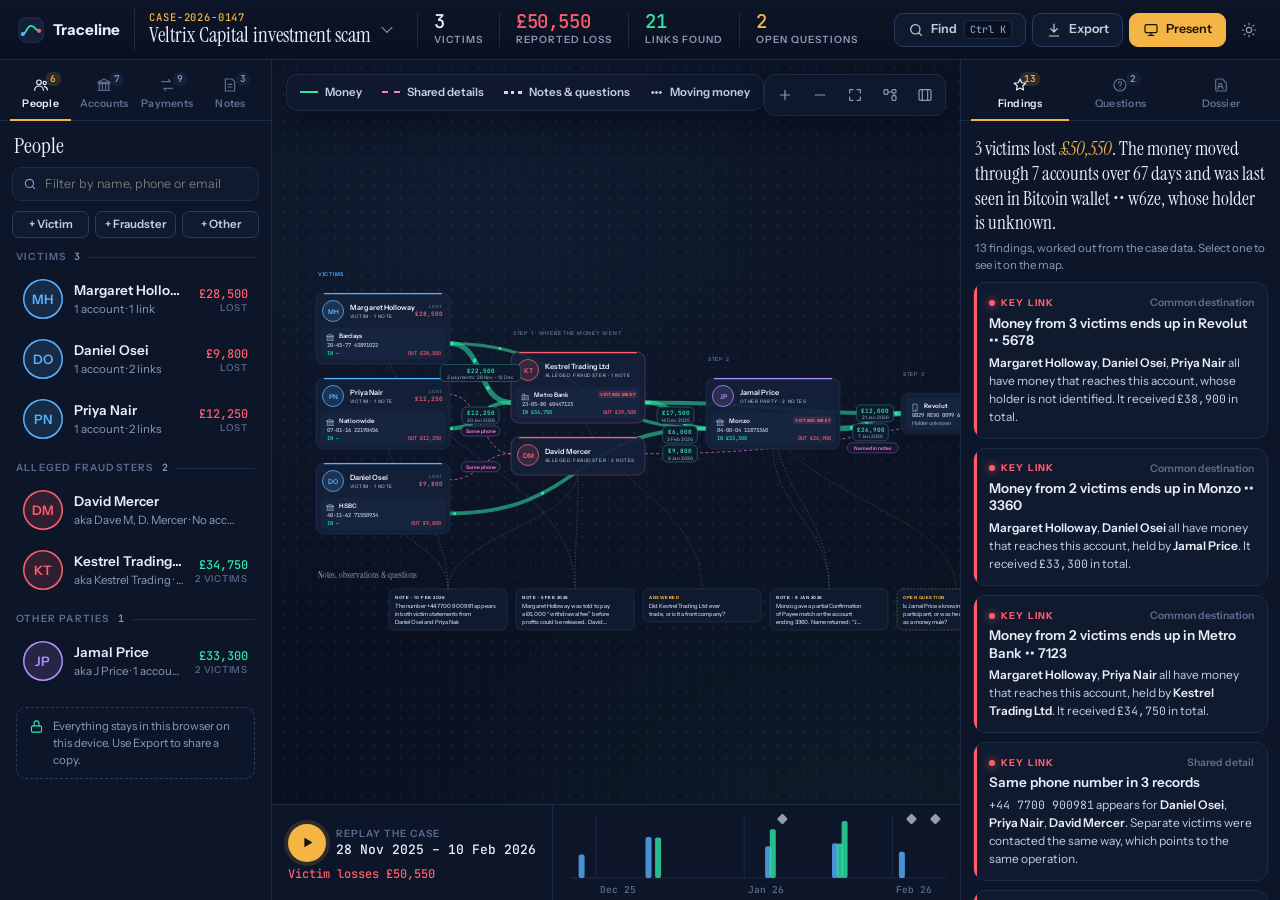
==== traceline/index.html @ 3dae42d4 "Replace Case Map with Traceline: presentation-grade fraud link analysis Rebuilt from scratch as trac" ====
<!DOCTYPE html>
<html lang="en">
<head>
<meta charset="utf-8">
<meta name="viewport" content="width=device-width, initial-scale=1, viewport-fit=cover">
<title>Traceline</title>
<meta name="description" content="Follow-the-money link analysis for alleged fraud and scam cases: people, accounts, payments, notes and open questions.">
<meta name="theme-color" content="#0a1020">
<link rel="preconnect" href="https://fonts.googleapis.com">
<link rel="preconnect" href="https://fonts.gstatic.com" crossorigin>
<link rel="stylesheet" href="https://fonts.googleapis.com/css2?family=Instrument+Sans:wght@400;500;600;700&family=Instrument+Serif:ital@0;1&family=JetBrains+Mono:wght@400;500;600&display=swap">
<style>
/* Traceline — one deliberate look: a midnight investigation console, with a light "paper" look for daylight rooms. */
:root{
  color-scheme:dark;
  --bg:#0a1020; --bg-2:#0d1528; --panel:#101a2f; --panel-2:#142039; --raise:#18264a; --glass:rgba(16,26,47,.84);
  --line:#1e2b47; --line-2:#2a3b60; --grid:rgba(120,150,210,.10);
  --text:#e9eef9; --text-2:#c2cde3; --muted:#8a9ab9; --faint:#5d6d8f;
  --gold:#f5b544; --gold-ink:#1b1305; --gold-soft:rgba(245,181,68,.14);
  --victim:#57b2ff; --fraud:#ff5d6c; --other:#b58cff; --account:#9aabc9; --money:#2ee6a8; --shared:#ff7ad3; --note:#cfd9ea; --question:#f5b544;
  --victim-soft:rgba(87,178,255,.14); --fraud-soft:rgba(255,93,108,.14); --other-soft:rgba(181,140,255,.14); --money-soft:rgba(46,230,168,.13); --shared-soft:rgba(255,122,211,.14);
  --plate:rgba(20,32,57,.92); --row:#172440; --row-hover:#1c2c4f;
  --shadow:0 10px 30px rgba(0,0,0,.35); --shadow-lg:0 30px 80px rgba(0,0,0,.55);
  --sans:"Instrument Sans",-apple-system,BlinkMacSystemFont,"Segoe UI",Roboto,Helvetica,Arial,sans-serif;
  --serif:"Instrument Serif","Iowan Old Style","Palatino Linotype",Georgia,serif;
  --mono:"JetBrains Mono",ui-monospace,SFMono-Regular,Menlo,Consolas,monospace;
}
:root[data-look="light"]{
  color-scheme:light;
  --bg:#eef1f7; --bg-2:#e6ebf4; --panel:#ffffff; --panel-2:#f5f7fb; --raise:#ffffff; --glass:rgba(255,255,255,.9);
  --line:#dbe2ee; --line-2:#c6d0e1; --grid:rgba(40,60,110,.10);
  --text:#101a30; --text-2:#34425f; --muted:#62708c; --faint:#94a0b8;
  --gold:#b87400; --gold-ink:#ffffff; --gold-soft:rgba(184,116,0,.12);
  --victim:#1f6fd1; --fraud:#d3293d; --other:#7446d6; --account:#5a6a88; --money:#0a9c6c; --shared:#c02d97; --note:#50607e; --question:#b87400;
  --victim-soft:rgba(31,111,209,.10); --fraud-soft:rgba(211,41,61,.09); --other-soft:rgba(116,70,214,.10); --money-soft:rgba(10,156,108,.10); --shared-soft:rgba(192,45,151,.10);
  --plate:rgba(255,255,255,.96); --row:#f3f6fb; --row-hover:#e9eef7;
  --shadow:0 8px 24px rgba(20,35,70,.10); --shadow-lg:0 30px 80px rgba(20,35,70,.22);
}
*{box-sizing:border-box}
html,body{height:100%;margin:0}
body{background:var(--bg);color:var(--text);font:14px/1.45 var(--sans);-webkit-font-smoothing:antialiased;overflow:hidden}
[hidden]{display:none!important}
button,input,select,textarea{font:inherit;color:inherit}
button{cursor:pointer}
:focus-visible{outline:2px solid var(--gold);outline-offset:2px}
.mono{font-family:var(--mono);font-variant-numeric:tabular-nums}
.serif{font-family:var(--serif);font-weight:400}
svg.i{width:16px;height:16px;fill:none;stroke:currentColor;stroke-width:1.8;stroke-linecap:round;stroke-linejoin:round;flex:none}

/* ---------- frame ---------- */
.app{height:100%;display:grid;grid-template-rows:60px 1fr;grid-template-columns:304px 1fr 356px;grid-template-areas:"top top top" "left main right";transition:grid-template-columns .35s cubic-bezier(.2,.8,.2,1)}
.app.wide{grid-template-columns:0 1fr 0}
.app.wide .rail{visibility:hidden}
.top{grid-area:top;display:flex;align-items:center;gap:14px;padding:0 14px 0 18px;border-bottom:1px solid var(--line);background:linear-gradient(180deg,var(--bg-2),var(--bg));min-width:0;position:relative;z-index:6}
.brand{display:flex;align-items:center;gap:9px;font-weight:700;letter-spacing:.01em;font-size:15px;white-space:nowrap}
.brand svg{width:26px;height:26px}
.case-switch{display:flex;flex-direction:column;align-items:flex-start;min-width:0;max-width:380px;padding:4px 30px 4px 14px;border:0;border-left:1px solid var(--line);background:transparent;text-align:left;position:relative;border-radius:0}
.case-switch:hover .cs-title{color:var(--gold)}
.case-switch::after{content:"";position:absolute;right:10px;top:50%;width:7px;height:7px;border-right:1.6px solid var(--muted);border-bottom:1.6px solid var(--muted);transform:translateY(-70%) rotate(45deg)}
.cs-ref{font:500 10.5px/1 var(--mono);letter-spacing:.08em;color:var(--gold);text-transform:uppercase}
.cs-title{font:400 21px/1.15 var(--serif);white-space:nowrap;overflow:hidden;text-overflow:ellipsis;max-width:100%;transition:color .15s}
.kpis{display:flex;margin-left:auto;min-width:0;overflow:hidden}
.kpi{padding:0 16px;border-left:1px solid var(--line);display:flex;flex-direction:column;justify-content:center;white-space:nowrap}
.kpi b{font:500 19px/1.1 var(--mono);font-variant-numeric:tabular-nums;letter-spacing:-.02em}
.kpi span{font-size:10px;font-weight:600;letter-spacing:.1em;text-transform:uppercase;color:var(--muted)}
.kpi.loss b{color:var(--fraud)} .kpi.q b{color:var(--question)} .kpi.links b{color:var(--money)}
.top-actions{display:flex;gap:6px;align-items:center;padding-left:6px}
.saved{font-size:11px;color:var(--faint);white-space:nowrap;display:flex;align-items:center;gap:6px;padding:0 6px}
.saved i{width:6px;height:6px;border-radius:50%;background:var(--money);box-shadow:0 0 8px var(--money)}

.btn{display:inline-flex;align-items:center;justify-content:center;gap:7px;min-height:34px;padding:0 13px;border:1px solid var(--line-2);border-radius:9px;background:var(--panel);color:var(--text-2);font-size:12.5px;font-weight:600;white-space:nowrap;transition:background .15s,border-color .15s,color .15s,transform .1s}
.btn:hover{border-color:var(--faint);color:var(--text);background:var(--panel-2)}
.btn:active{transform:translateY(1px)}
.btn.primary{background:var(--gold);border-color:var(--gold);color:var(--gold-ink)}
.btn.primary:hover{filter:brightness(1.08);color:var(--gold-ink);background:var(--gold)}
.btn.ghost{border-color:transparent;background:transparent}
.btn.ghost:hover{background:var(--panel-2)}
.btn.small{min-height:27px;padding:0 9px;font-size:11.5px;border-radius:7px}
.btn.danger{color:var(--fraud)}
.btn.danger.armed{background:var(--fraud);border-color:var(--fraud);color:#fff}
.btn kbd{font:500 10px var(--mono);padding:2px 5px;border-radius:4px;background:var(--bg);color:var(--muted);border:1px solid var(--line)}
.icon-btn{display:inline-grid;place-items:center;width:34px;height:34px;border:1px solid transparent;border-radius:9px;background:transparent;color:var(--muted)}
.icon-btn:hover{background:var(--panel-2);color:var(--text)}
.icon-btn.on{color:var(--gold);background:var(--gold-soft)}

/* ---------- rails ---------- */
.rail{background:var(--bg-2);display:flex;flex-direction:column;min-height:0;min-width:0;overflow:hidden}
.rail.left{grid-area:left;border-right:1px solid var(--line)}
.rail.right{grid-area:right;border-left:1px solid var(--line)}
.rtabs{display:flex;gap:2px;padding:10px 10px 0;border-bottom:1px solid var(--line);flex:none}
.rtab{flex:1;display:flex;flex-direction:column;align-items:center;gap:3px;padding:7px 2px 8px;border:0;background:transparent;color:var(--faint);font-size:10.5px;font-weight:600;letter-spacing:.02em;border-bottom:2px solid transparent;margin-bottom:-1px;position:relative}
.rtab:hover{color:var(--text-2)}
.rtab.on{color:var(--text);border-bottom-color:var(--gold)}
.rtab .badge{position:absolute;top:2px;right:calc(50% - 20px);font:600 9.5px/1 var(--mono);padding:2px 4px;border-radius:6px;background:var(--panel-2);color:var(--muted)}
.rtab.on .badge{background:var(--gold-soft);color:var(--gold)}
.rail-body{flex:1;min-height:0;overflow-y:auto;padding:12px 12px 20px;scrollbar-width:thin;scrollbar-color:var(--line-2) transparent}
.rail-head{display:flex;align-items:center;gap:8px;margin:2px 2px 10px}
.rail-head h2{margin:0;font:400 22px/1 var(--serif);flex:1}
.filter{width:100%;min-height:34px;padding:0 10px 0 32px;border:1px solid var(--line);border-radius:9px;background:var(--panel) url("data:image/svg+xml,%3Csvg xmlns='http://www.w3.org/2000/svg' viewBox='0 0 24 24' fill='none' stroke='%238a9ab9' stroke-width='2' stroke-linecap='round'%3E%3Ccircle cx='11' cy='11' r='7'/%3E%3Cpath d='M20 20l-3.5-3.5'/%3E%3C/svg%3E") no-repeat 10px center/14px;font-size:12.5px;outline:0;margin-bottom:10px}
.filter:focus{border-color:var(--gold)}
.grp{font:600 10px/1 var(--sans);letter-spacing:.12em;text-transform:uppercase;color:var(--faint);margin:14px 4px 7px;display:flex;align-items:center;gap:8px}
.grp::after{content:"";flex:1;border-top:1px solid var(--line)}
.grp .n{font-family:var(--mono);color:var(--muted);letter-spacing:0}

.pcard{display:grid;grid-template-columns:40px minmax(0,1fr) auto;gap:11px;align-items:center;width:100%;padding:9px 10px;border:1px solid transparent;border-radius:12px;background:transparent;text-align:left;transition:background .15s,border-color .15s}
.pcard:hover{background:var(--panel)}
.pcard.on{background:var(--panel);border-color:var(--c)}
.av{width:40px;height:40px;border-radius:50%;display:grid;place-items:center;font:600 13px/1 var(--sans);letter-spacing:.02em;color:var(--c);background:var(--soft);box-shadow:inset 0 0 0 1.5px var(--c)}
.pc-name{font-size:13.5px;font-weight:600;white-space:nowrap;overflow:hidden;text-overflow:ellipsis}
.pc-sub{font-size:11.5px;color:var(--muted);white-space:nowrap;overflow:hidden;text-overflow:ellipsis}
.pc-end{font:500 12px var(--mono);text-align:right;white-space:nowrap}
.pc-end small{display:block;font:500 9.5px var(--sans);letter-spacing:.08em;text-transform:uppercase;color:var(--faint)}
.r-victim{--c:var(--victim);--soft:var(--victim-soft)} .r-suspect{--c:var(--fraud);--soft:var(--fraud-soft)} .r-other{--c:var(--other);--soft:var(--other-soft)}
.r-account{--c:var(--account);--soft:rgba(154,171,201,.12)} .r-money{--c:var(--money);--soft:var(--money-soft)} .r-note{--c:var(--note);--soft:rgba(207,217,234,.10)} .r-question{--c:var(--question);--soft:var(--gold-soft)}
.acard-ic{width:40px;height:40px;border-radius:11px;display:grid;place-items:center;color:var(--c);background:var(--soft)}
.acard-ic svg{width:19px;height:19px}
.txrow{display:grid;grid-template-columns:minmax(0,1fr) auto;gap:4px 10px;width:100%;padding:9px 10px;border:1px solid transparent;border-radius:10px;background:transparent;text-align:left}
.txrow:hover{background:var(--panel)} .txrow.on{background:var(--panel);border-color:var(--money)}
.tx-who{font-size:12.5px;font-weight:600;white-space:nowrap;overflow:hidden;text-overflow:ellipsis}
.tx-who em{font-style:normal;color:var(--money);padding:0 3px}
.tx-amt{font:600 12.5px var(--mono);color:var(--money);text-align:right}
.tx-meta{grid-column:1/-1;font-size:11px;color:var(--muted);white-space:nowrap;overflow:hidden;text-overflow:ellipsis}
.notecard{display:block;width:100%;text-align:left;padding:10px 12px;border:1px solid var(--line);border-left:3px solid var(--c);border-radius:10px;background:var(--panel);margin-bottom:8px}
.notecard:hover{border-color:var(--line-2);border-left-color:var(--c)}
.notecard small{display:block;font:500 10.5px var(--mono);color:var(--muted);margin-bottom:4px}
.notecard p{margin:0;font-size:12.5px;color:var(--text-2)}
.add-row{display:flex;gap:6px;margin-bottom:8px}
.add-row .btn{flex:1}
.empty-note{font-size:12px;color:var(--faint);padding:6px 6px 10px;line-height:1.5}
.private{display:flex;gap:9px;align-items:flex-start;margin:16px 4px 0;padding:10px 12px;border-radius:10px;border:1px dashed var(--line-2);color:var(--muted);font-size:11.5px;line-height:1.45}
.private svg{width:15px;height:15px;margin-top:1px;color:var(--money)}

/* ---------- map ---------- */
.main{grid-area:main;position:relative;min-width:0;min-height:0;overflow:hidden;background:radial-gradient(1200px 700px at 30% 20%,rgba(87,178,255,.07),transparent 60%),radial-gradient(900px 600px at 85% 90%,rgba(46,230,168,.05),transparent 60%),var(--bg)}
:root[data-look="light"] .main{background:var(--bg)}
.stage{position:absolute;inset:0;bottom:var(--tl-h,96px);overflow:hidden;cursor:grab;touch-action:none;background-image:radial-gradient(circle,var(--grid) 1.1px,transparent 1.3px);background-size:26px 26px}
.stage.panning{cursor:grabbing}
#map{position:absolute;inset:0;width:100%;height:100%;overflow:visible;user-select:none}
.float{position:absolute;z-index:4;display:flex;gap:6px;align-items:center}
.f-tl{left:14px;top:14px;flex-wrap:wrap;right:200px}
.f-tr{right:14px;top:14px}
.glass{background:var(--glass);backdrop-filter:blur(10px);-webkit-backdrop-filter:blur(10px);border:1px solid var(--line);border-radius:11px;box-shadow:var(--shadow)}
.chips{display:flex;gap:2px;padding:4px}
.chip{display:inline-flex;align-items:center;gap:7px;border:0;border-radius:8px;background:transparent;padding:5px 9px;font-size:11.5px;font-weight:600;color:var(--text-2);white-space:nowrap}
.chip i{width:18px;height:0;border-top:2.5px solid var(--c)}
.chip i.dash{border-top-style:dashed} .chip i.dot{border-top-style:dotted;border-top-width:3px}
.chip:hover{background:var(--panel-2)}
.chip[aria-pressed="false"]{color:var(--faint)} .chip[aria-pressed="false"] i{opacity:.25}
.tools{display:flex;padding:3px;gap:1px}
.focus-banner{position:absolute;z-index:5;left:50%;top:64px;transform:translateX(-50%);display:flex;align-items:center;gap:12px;padding:7px 8px 7px 8px;font-size:12.5px;white-space:nowrap;max-width:calc(100% - 28px)}
.focus-banner .av{width:30px;height:30px;font-size:11px}
.focus-banner b{font-weight:600}
.focus-banner span.muted{color:var(--muted);overflow:hidden;text-overflow:ellipsis}

.plate{fill:var(--plate);stroke:var(--line-2);stroke-width:1}
.gnode{cursor:pointer;transition:opacity .25s}
.gnode .topbar{fill:var(--c)}
.gnode.g-victim{--c:var(--victim);--soft:var(--victim-soft)} .gnode.g-suspect{--c:var(--fraud);--soft:var(--fraud-soft)} .gnode.g-other{--c:var(--other);--soft:var(--other-soft)} .gnode.g-none{--c:var(--line-2);--soft:transparent}
.gnode.g-suspect .plate{stroke:color-mix(in srgb,var(--fraud) 45%,var(--line-2))}
.gnode.g-none .plate{stroke-dasharray:5 4}
.ent{transition:opacity .25s}
.hd-av{fill:var(--soft);stroke:var(--c);stroke-width:1.6}
.hd-ini{fill:var(--c);font:600 13px var(--sans);text-anchor:middle;dominant-baseline:central}
.hd-name{fill:var(--text);font:600 14.5px var(--sans)}
.hd-role{fill:var(--muted);font:600 9.5px var(--sans);letter-spacing:.12em;text-transform:uppercase}
.hd-loss{fill:var(--fraud);font:600 12px var(--mono);text-anchor:end}
.hd-lossl{fill:var(--faint);font:600 8.5px var(--sans);letter-spacing:.1em;text-anchor:end}
.rowbg{fill:var(--row);stroke:transparent;stroke-width:1.5;transition:fill .15s}
.ent-acc:hover .rowbg{fill:var(--row-hover)}
.ent.sel .rowbg{stroke:var(--gold)}
.ent.sel .hd-av{stroke-width:3}
.row-ic{fill:none;stroke:var(--account);stroke-width:1.7;stroke-linecap:round;stroke-linejoin:round}
.row-inst{fill:var(--text);font:600 12.5px var(--sans)}
.row-num{fill:var(--text-2);font:500 11px var(--mono)}
.row-in{fill:var(--money);font:500 10.5px var(--mono)}
.row-out{fill:var(--fraud);font:500 10.5px var(--mono);text-anchor:end}
.row-tag{font:700 8.5px var(--sans);letter-spacing:.08em}
.tagbg-hot{fill:var(--fraud-soft)} .tag-hot{fill:var(--fraud)}
.tagbg-q{fill:var(--gold-soft)} .tag-q{fill:var(--gold)}
.halo{fill:none;stroke:var(--c);stroke-width:2;opacity:0}
.gnode.focus .halo{opacity:.55;animation:halo 2.4s ease-out infinite}
@keyframes halo{0%{r:24;opacity:.6}100%{r:44;opacity:0}}
.col-head{fill:var(--faint);font:600 10.5px var(--sans);letter-spacing:.14em;text-transform:uppercase}
.col-head.first{fill:var(--victim)}
.col-rule{stroke:var(--line);stroke-dasharray:2 6}
.lane-head{fill:var(--muted);font:400 18px var(--serif)}

.edge{fill:none;transition:opacity .25s,stroke-width .2s}
.edge.money{stroke:var(--money);stroke-opacity:.55;stroke-linecap:round}
.edge.money.hl{stroke-opacity:.95}
.edge.shared{stroke:var(--shared);stroke-width:1.6;stroke-dasharray:6 5;opacity:.8}
.edge.mention{stroke:var(--note);stroke-width:1.3;stroke-dasharray:1.5 5;stroke-linecap:round;opacity:.35}
.edge.mention.q{stroke:var(--question)}
.hit{fill:none;stroke:transparent;stroke-width:16;cursor:pointer;pointer-events:stroke}
.pt{fill:var(--money)}
:root[data-look="light"] .pt{fill:#06744f}
.elab{cursor:pointer;transition:opacity .25s}
.elab rect{fill:var(--panel);stroke:color-mix(in srgb,var(--money) 45%,var(--line-2))}
.elab .amt{fill:var(--money);font:600 12px var(--mono);text-anchor:middle}
.elab .dt{fill:var(--muted);font:500 9.5px var(--sans);text-anchor:middle}
.elab.sh rect{stroke:color-mix(in srgb,var(--shared) 45%,var(--line-2))}
.elab.sh .amt{fill:var(--shared);font:600 10px var(--sans)}
.nchip{cursor:pointer;transition:opacity .25s}
.nchip rect{fill:var(--panel);stroke:var(--line-2)}
.nchip.q rect{stroke:color-mix(in srgb,var(--question) 55%,var(--line-2));stroke-dasharray:4 3}
.nchip.q.done rect{stroke-dasharray:none;stroke:var(--line-2)}
.nchip .nk{font:700 8.5px var(--sans);letter-spacing:.12em;fill:var(--note)}
.nchip.q .nk{fill:var(--question)}
.nchip .nt{font:500 11.5px var(--sans);fill:var(--text-2)}
.nchip.sel rect{stroke:var(--gold);stroke-width:2}

.dim .gnode:not(.hl),.dim .nchip:not(.hl){opacity:.12}
.dim .gnode.hl .ent:not(.hl){opacity:.35}
.dim .edge:not(.hl){opacity:.04}
.dim .elab:not(.hl){opacity:.06}
.dim .pt:not(.hl){opacity:0}
.edge.future{opacity:.05!important}
.elab.future,.pt.future{opacity:0!important}
.edge.drawing{stroke-dasharray:var(--len) var(--len);stroke-dashoffset:var(--len);animation:draw .8s cubic-bezier(.4,0,.2,1) forwards;stroke-opacity:1}
@keyframes draw{to{stroke-dashoffset:0}}

/* ---------- timeline ---------- */
.tl{position:absolute;left:0;right:0;bottom:0;height:var(--tl-h,96px);border-top:1px solid var(--line);background:var(--bg-2);display:grid;grid-template-columns:auto 1fr;z-index:4}
.tl-ctrl{display:flex;flex-direction:column;justify-content:center;gap:4px;padding:0 16px;border-right:1px solid var(--line);min-width:176px}
.tl-ctrl .row1{display:flex;align-items:center;gap:10px}
.play{width:38px;height:38px;border-radius:50%;border:0;background:var(--gold);color:var(--gold-ink);display:grid;place-items:center;box-shadow:0 0 0 4px var(--gold-soft)}
.play svg{width:15px;height:15px;fill:currentColor}
.tl-date{font:500 13px var(--mono)}
.tl-sub{font-size:10px;color:var(--faint);letter-spacing:.1em;text-transform:uppercase;font-weight:600}
.tl-loss{font:500 12px var(--mono);color:var(--fraud)}
.tl-track{position:relative;min-width:0;cursor:pointer;touch-action:none}
.tl-track svg{position:absolute;inset:0;width:100%;height:100%}
.tl-axis{fill:var(--faint);font:500 9.5px var(--mono)}
.tl-grid{stroke:var(--line)}
.tl-bar{fill:var(--money);opacity:.8} .tl-bar.loss{fill:var(--victim)} .tl-bar.hl{opacity:1;fill:var(--gold)}
.tl-note{fill:var(--note);opacity:.7}
.tl-head{stroke:var(--gold);stroke-width:2}
.tl-knob{fill:var(--gold)}
.tl-past{fill:var(--gold-soft)}
.tl-tip{position:absolute;bottom:calc(100% + 6px);transform:translateX(-50%);padding:6px 9px;border-radius:8px;font-size:11.5px;white-space:nowrap;pointer-events:none;z-index:6}

/* ---------- right rail ---------- */
.lede{font:400 19px/1.3 var(--serif);color:var(--text);margin:4px 2px 4px}
.lede em{font-style:italic;color:var(--gold)}
.lede-sub{font-size:11.5px;color:var(--muted);margin:0 2px 8px}
.finding{display:block;width:100%;text-align:left;border:1px solid var(--line);border-radius:12px;background:var(--panel);padding:12px 13px 12px 15px;margin-top:9px;position:relative;overflow:hidden;transition:border-color .15s,background .15s,transform .15s}
.finding::before{content:"";position:absolute;left:0;top:0;bottom:0;width:3px;background:var(--sev)}
.finding:hover{border-color:var(--line-2);transform:translateX(2px)}
.finding.on{border-color:var(--gold);background:var(--panel-2)}
.finding.high{--sev:var(--fraud)} .finding.med{--sev:var(--question)} .finding.info{--sev:var(--account)}
.f-head{display:flex;align-items:center;gap:8px;margin-bottom:4px}
.sev{font:700 9.5px/1 var(--sans);letter-spacing:.12em;text-transform:uppercase;color:var(--sev);display:flex;align-items:center;gap:6px}
.sev::before{content:"";width:6px;height:6px;border-radius:50%;background:var(--sev);box-shadow:0 0 8px var(--sev)}
.f-kind{font-size:10.5px;color:var(--faint);margin-left:auto;font-weight:600}
.f-title{font-size:13.5px;font-weight:600;line-height:1.3}
.f-text{font-size:12px;color:var(--text-2);margin-top:4px;line-height:1.5}
.f-text b{color:var(--text);font-weight:600}
.f-text .mono{font-size:11.5px}
.q-card{border:1px solid var(--line);border-radius:12px;background:var(--panel);padding:11px 13px;margin-top:8px}
.q-card.suggested{border-style:dashed;background:transparent}
.q-text{font-size:13px;font-weight:550;line-height:1.4}
.q-meta{display:flex;align-items:center;gap:6px;margin-top:9px;flex-wrap:wrap}
.q-answer{font-size:12px;color:var(--text-2);margin-top:7px;padding:7px 9px;border-radius:8px;background:var(--money-soft)}
.q-add{display:flex;gap:6px}
.q-add textarea{flex:1;min-height:42px;resize:vertical}
.linkchip{border:1px solid var(--line-2);background:transparent;border-radius:6px;padding:2px 7px;font-size:11px;color:var(--text-2)}
.linkchip:hover{border-color:var(--gold);color:var(--gold)}
.sub-h{font:600 10px/1 var(--sans);letter-spacing:.12em;text-transform:uppercase;color:var(--faint);margin:20px 2px 4px;display:flex;align-items:center;gap:8px}
.sub-h::after{content:"";flex:1;border-top:1px solid var(--line)}
.status-pill{font:700 9.5px/1 var(--sans);text-transform:uppercase;letter-spacing:.08em;padding:4px 7px;border-radius:5px}
.status-open{background:var(--gold-soft);color:var(--question)}
.status-answered{background:var(--money-soft);color:var(--money)}
.count{font:600 10.5px/1 var(--mono);color:var(--muted);background:var(--panel-2);border-radius:10px;padding:3px 6px}

.dossier-hero{display:grid;grid-template-columns:62px 1fr;gap:14px;align-items:center;margin:2px 2px 12px}
.dossier-hero .av{width:62px;height:62px;font-size:19px;box-shadow:inset 0 0 0 2px var(--c),0 0 0 6px var(--soft)}
.dossier-hero .acard-ic{width:62px;height:62px;border-radius:16px}
.dossier-hero .acard-ic svg{width:28px;height:28px}
.d-role{font:700 10px/1 var(--sans);letter-spacing:.12em;text-transform:uppercase;color:var(--c)}
.d-name{font:400 26px/1.1 var(--serif);margin:4px 0 2px;overflow-wrap:anywhere}
.d-sub{font-size:12px;color:var(--muted);overflow-wrap:anywhere}
.tiles{display:grid;grid-template-columns:1fr 1fr;gap:6px}
.tile{padding:10px 11px;border-radius:10px;background:var(--panel);border:1px solid var(--line)}
.tile b{display:block;font:500 16px/1.2 var(--mono);letter-spacing:-.02em}
.tile span{font:600 9.5px var(--sans);letter-spacing:.1em;text-transform:uppercase;color:var(--muted)}
.d-actions{display:flex;gap:6px;margin:10px 0 2px;flex-wrap:wrap}
.trail{position:relative;margin:8px 0 0 6px;padding-left:18px;border-left:2px solid var(--line-2)}
.trail-step{position:relative;padding:4px 0 10px}
.trail-step::before{content:"";position:absolute;left:-24px;top:8px;width:10px;height:10px;border-radius:50%;background:var(--bg-2);border:2px solid var(--c,var(--money))}
.trail-step b{font-size:12.5px;font-weight:600}
.trail-step small{display:block;font-size:11px;color:var(--muted)}
.trail-step .mono{color:var(--money);font-size:11.5px}
.conn{display:flex;gap:10px;align-items:flex-start;padding:8px 2px;border-bottom:1px solid var(--line);font-size:12.5px}
.conn i{width:18px;margin-top:9px;border-top:2.5px solid var(--c);flex:none}
.conn i.dash{border-top-style:dashed} .conn i.dot{border-top-style:dotted;border-top-width:3px}
.conn small{display:block;color:var(--muted);font-size:11.5px;line-height:1.45}
.conn button{border:0;background:none;padding:0;font-weight:600;color:var(--text);text-align:left}
.conn button:hover{color:var(--gold)}
.kv{display:grid;grid-template-columns:92px 1fr;gap:5px 10px;font-size:12.5px;margin:12px 2px}
.kv dt{color:var(--muted)} .kv dd{margin:0;overflow-wrap:anywhere}

/* ---------- overlays ---------- */
dialog{border:1px solid var(--line-2);border-radius:16px;padding:0;background:var(--panel);color:var(--text);box-shadow:var(--shadow-lg);width:min(540px,calc(100vw - 32px));max-height:calc(100% - 32px)}
dialog::backdrop{background:rgba(3,7,16,.6);backdrop-filter:blur(3px)}
.dlg{display:flex;flex-direction:column;max-height:calc(100vh - 40px)}
.dlg-head{display:flex;align-items:center;gap:10px;padding:18px 20px 6px}
.dlg-head h2{margin:0;font:400 24px/1.1 var(--serif);flex:1}
.dlg-body{padding:6px 20px 10px;overflow-y:auto}
.dlg-foot{display:flex;gap:8px;align-items:center;padding:12px 20px 18px;border-top:1px solid var(--line)}
.dlg-foot .spacer{flex:1}
.field{display:flex;flex-direction:column;gap:5px;margin-top:12px}
.field label{font-size:11px;font-weight:600;letter-spacing:.04em;color:var(--text-2)}
.field .hint,.hint{font-size:11px;color:var(--faint)}
.grid2{display:grid;grid-template-columns:1fr 1fr;gap:0 12px}
.input,select.input,textarea.input{width:100%;min-height:38px;padding:8px 11px;border:1px solid var(--line-2);border-radius:9px;background:var(--bg-2);color:var(--text);font-size:13px;outline:0}
textarea.input{min-height:76px;resize:vertical;line-height:1.5}
.input:focus{border-color:var(--gold);box-shadow:0 0 0 3px var(--gold-soft)}
.input.mono{font-family:var(--mono)}
.choice{display:flex;gap:6px;flex-wrap:wrap}
.choice button{border:1px solid var(--line-2);background:var(--bg-2);border-radius:9px;padding:7px 13px;font-size:12.5px;font-weight:600;color:var(--text-2)}
.choice button.on{background:var(--gold);border-color:var(--gold);color:var(--gold-ink)}
.paste-preview{margin-top:10px;overflow-x:auto;border:1px solid var(--line);border-radius:9px;max-height:200px}
.paste-preview table{border-collapse:collapse;width:100%;font-size:11.5px}
.paste-preview th,.paste-preview td{padding:6px 9px;border-bottom:1px solid var(--line);text-align:left;white-space:nowrap}
.paste-preview th{position:sticky;top:0;background:var(--panel-2);color:var(--muted);font-size:10px;text-transform:uppercase;letter-spacing:.06em}
.menu{position:fixed;z-index:40;min-width:250px;padding:6px;border:1px solid var(--line-2);border-radius:12px;background:var(--panel);box-shadow:var(--shadow-lg)}
.menu button{display:flex;width:100%;align-items:center;gap:10px;border:0;background:transparent;border-radius:8px;padding:9px 10px;font-size:12.5px;text-align:left;color:var(--text)}
.menu button:hover{background:var(--panel-2)}
.menu button small{display:block;color:var(--muted);font-size:11px;font-weight:400}
.menu button.cur{background:var(--gold-soft)}
.menu hr{border:0;border-top:1px solid var(--line);margin:5px 2px}
.menu .mh{font:600 10px var(--sans);letter-spacing:.12em;text-transform:uppercase;color:var(--faint);padding:8px 10px 4px}
.toast{position:fixed;z-index:80;left:50%;bottom:calc(28px + env(safe-area-inset-bottom,0px));transform:translate(-50%,12px);opacity:0;padding:10px 16px;border-radius:10px;background:var(--text);color:var(--bg);font-size:12.5px;font-weight:600;transition:opacity .2s,transform .25s;pointer-events:none;max-width:calc(100vw - 32px)}
.toast.show{opacity:1;transform:translate(-50%,0)}

.palette{position:fixed;inset:0;z-index:60;display:grid;place-items:start center;padding-top:12vh;background:rgba(3,7,16,.55);backdrop-filter:blur(4px)}
.pal-box{width:min(620px,calc(100vw - 32px));border-radius:16px;overflow:hidden}
.pal-box input{width:100%;border:0;border-bottom:1px solid var(--line);background:transparent;padding:18px 20px;font-size:17px;outline:0}
.pal-list{max-height:52vh;overflow-y:auto;padding:6px}
.pal-item{display:grid;grid-template-columns:34px 1fr auto;gap:12px;align-items:center;width:100%;padding:8px 10px;border:0;border-radius:10px;background:transparent;text-align:left}
.pal-item.on{background:var(--panel-2)}
.pal-item .av,.pal-item .acard-ic{width:34px;height:34px;font-size:11px;border-radius:50%}
.pal-item .acard-ic{border-radius:9px}
.pal-item small{display:block;color:var(--muted);font-size:11.5px}
.pal-item kbd{font:500 10.5px var(--mono);color:var(--faint)}
.pal-foot{display:flex;gap:16px;padding:9px 16px;border-top:1px solid var(--line);font-size:11px;color:var(--faint)}

/* ---------- presenter ---------- */
.present{position:fixed;inset:0;z-index:70;background:#070c18;color:#e9eef9;display:flex;flex-direction:column}
:root[data-look="light"] .present{background:#f4f6fb;color:#101a30}
.slide-wrap{flex:1;position:relative;overflow:hidden}
.slide{position:absolute;inset:0;padding:clamp(24px,5vw,72px);display:flex;flex-direction:column;opacity:0;transform:translateY(14px);transition:opacity .5s,transform .6s cubic-bezier(.2,.8,.2,1);pointer-events:none}
.slide.on{opacity:1;transform:none;pointer-events:auto}
.s-kicker{font:600 11px var(--mono);letter-spacing:.16em;text-transform:uppercase;color:var(--gold)}
.s-title{font:400 clamp(34px,5.4vw,78px)/1.02 var(--serif);margin:14px 0 0;letter-spacing:-.01em;max-width:18ch;text-wrap:balance}
.s-title.md{font-size:clamp(28px,3.6vw,50px);max-width:24ch}
.s-lede{font-size:clamp(15px,1.5vw,20px);color:var(--muted);max-width:60ch;margin:16px 0 0;line-height:1.5}
.s-lede b{color:inherit;font-weight:600}
.present .s-lede{color:#9fb0cf} :root[data-look="light"] .present .s-lede{color:#50607e}
.s-kpis{display:grid;grid-template-columns:repeat(4,minmax(0,1fr));gap:1px;margin-top:auto;border-top:1px solid var(--line-2)}
.s-kpi{padding:22px 20px 0 0}
.s-kpi b{display:block;font:400 clamp(32px,4.4vw,64px)/1 var(--serif)}
.s-kpi span{font:600 11px var(--sans);letter-spacing:.14em;text-transform:uppercase;color:var(--muted)}
.s-split{display:grid;grid-template-columns:minmax(260px,.8fr) 1.6fr;gap:40px;flex:1;min-height:0;margin-top:10px}
.s-map{flex:1;min-height:0;position:relative;border-radius:18px;border:1px solid var(--line);background:radial-gradient(800px 500px at 30% 20%,rgba(87,178,255,.06),transparent 60%);overflow:hidden}
.s-map svg{position:absolute;inset:0;width:100%;height:100%}
.cover-map{position:absolute;inset:38% 2% 25% 34%;border:0;background:none;opacity:.55;-webkit-mask-image:linear-gradient(90deg,transparent,#000 35%);mask-image:linear-gradient(90deg,transparent,#000 35%);pointer-events:none}
.s-title,.s-lede,.s-kicker{position:relative;z-index:1}
.s-bars{display:flex;flex-direction:column;gap:18px;margin-top:36px;max-width:1000px}
.s-bar{display:grid;grid-template-columns:220px 1fr 140px;gap:18px;align-items:center;font-size:17px}
.s-bar .trk{height:14px;border-radius:7px;background:var(--line);overflow:hidden}
.s-bar .trk i{display:block;height:100%;background:linear-gradient(90deg,var(--victim),var(--fraud));border-radius:7px;width:0;transition:width 1.1s cubic-bezier(.2,.8,.2,1) .2s}
.slide.on .s-bar .trk i{width:var(--w)}
.s-bar b{font:500 17px var(--mono);text-align:right}
.s-list{margin-top:28px;display:flex;flex-direction:column;gap:12px;max-width:1100px;overflow:hidden}
.s-q{display:grid;grid-template-columns:40px 1fr;gap:14px;font-size:clamp(15px,1.6vw,21px);line-height:1.4;padding:14px 0;border-bottom:1px solid var(--line)}
.s-q span{font:400 26px/1 var(--serif);color:var(--gold)}
.s-tx{display:grid;grid-template-columns:120px 1fr 150px;gap:16px;font-size:15px;padding:9px 0;border-bottom:1px solid var(--line)}
.s-tx .mono:last-child{text-align:right;color:var(--money)}
.p-bar{display:flex;align-items:center;gap:12px;padding:12px 18px;border-top:1px solid var(--line)}
.p-dots{display:flex;gap:6px;flex:1;justify-content:center}
.p-dots button{width:8px;height:8px;border-radius:50%;border:0;padding:0;background:var(--line-2)}
.p-dots button.on{background:var(--gold);width:24px;border-radius:4px}
.p-count{font:500 12px var(--mono);color:var(--muted);min-width:60px}

.scrim{position:fixed;inset:0;z-index:15;background:rgba(3,7,16,.5)}
.mobile-bar{display:none}
@media (max-width:1720px){ .kpi.m{display:none} }
@media (max-width:1380px){ .saved{display:none} }
@media (max-width:1280px){ .app{grid-template-columns:272px 1fr 320px} }
@media (max-width:1060px){ .kpis{display:none} }
@media (max-width:900px){
  .app{grid-template-columns:1fr;grid-template-rows:56px 1fr auto;grid-template-areas:"top" "main" "mob"}
  .rail{position:fixed;z-index:20;top:0;bottom:0;width:min(380px,92vw);box-shadow:var(--shadow-lg);transition:transform .25s ease;padding-top:env(safe-area-inset-top,0px)}
  .rail.left{left:0;transform:translateX(-102%)} .rail.right{right:0;transform:translateX(102%)}
  .rail.open{transform:none}
  .mobile-bar{grid-area:mob;display:flex;gap:6px;padding:8px 10px calc(8px + env(safe-area-inset-bottom,0px));background:var(--bg-2);border-top:1px solid var(--line)}
  .mobile-bar .btn{flex:1}
  .brand span,.saved,.hide-sm{display:none!important}
  .case-switch{border-left:0;padding-left:0}
  .cs-title{font-size:18px}
  .f-tl{right:14px}
  .chips{overflow-x:auto;scrollbar-width:none;max-width:calc(100vw - 28px)}
  .f-tr{top:60px}
  .tl-ctrl{min-width:0;padding:0 10px}
  .tl-ctrl .tl-sub,.tl-ctrl .tl-loss{display:none}
  .tl-date{font-size:11px}
  .focus-banner{top:112px;gap:8px}
  .focus-banner span.muted{display:none}
  .s-split{grid-template-columns:1fr}
  .s-kpis{grid-template-columns:1fr 1fr}
  .s-bar{grid-template-columns:110px 1fr 90px;font-size:13px}
}
@media (min-width:901px){ .scrim{display:none!important} }
@media (prefers-reduced-motion:reduce){ *{animation:none!important;transition:none!important} }
</style>
</head>
<body>
<div class="app" id="app">
  <header class="top">
    <div class="brand" aria-label="Traceline">
      <svg viewBox="0 0 32 32" aria-hidden="true"><rect x="1" y="1" width="30" height="30" rx="9" fill="var(--panel-2)" stroke="var(--line-2)"/><path d="M6 21c4 0 5-10 10-10s6 6 10 6" fill="none" stroke="var(--money)" stroke-width="2.2" stroke-linecap="round"/><circle cx="6" cy="21" r="2.6" fill="var(--victim)"/><circle cx="26" cy="17" r="2.6" fill="var(--fraud)"/></svg>
      <span>Traceline</span>
    </div>
    <button class="case-switch" id="case-switch" type="button" title="Switch case" aria-haspopup="true">
      <span class="cs-ref" id="cs-ref">CASE</span><span class="cs-title" id="cs-title">Untitled case</span>
    </button>
    <div class="kpis" id="kpis"></div>
    <div class="top-actions">
      <span class="saved" id="saved"><i></i>Saved on this device</span>
      <button class="btn hide-sm" id="btn-search" type="button" title="Find anyone or anything"><svg class="i" viewBox="0 0 24 24"><circle cx="11" cy="11" r="7"/><path d="M20 20l-3.5-3.5"/></svg>Find<kbd>Ctrl K</kbd></button>
      <button class="btn" id="btn-export" type="button" aria-haspopup="true"><svg class="i" viewBox="0 0 24 24"><path d="M12 3v12M7 10l5 5 5-5M5 21h14"/></svg><span class="hide-sm">Export</span></button>
      <button class="btn primary" id="btn-present" type="button"><svg class="i" viewBox="0 0 24 24"><rect x="3" y="4" width="18" height="12" rx="2"/><path d="M12 16v4M8 20h8"/></svg><span class="hide-sm">Present</span></button>
      <button class="icon-btn" id="btn-look" type="button" title="Switch between console and paper look" aria-label="Switch look"><svg class="i" viewBox="0 0 24 24"><circle cx="12" cy="12" r="4"/><path d="M12 2v2M12 20v2M4.9 4.9l1.4 1.4M17.7 17.7l1.4 1.4M2 12h2M20 12h2M4.9 19.1l1.4-1.4M17.7 6.3l1.4-1.4"/></svg></button>
    </div>
  </header>

  <aside class="rail left" id="rail-left" aria-label="Case data">
    <div class="rtabs" role="tablist" id="ltabs">
      <button class="rtab on" type="button" data-ltab="people"><svg class="i" viewBox="0 0 24 24"><circle cx="9" cy="8" r="3.5"/><path d="M2.5 20a6.5 6.5 0 0 1 13 0"/><circle cx="17.5" cy="9" r="2.5"/><path d="M17 14.5a5 5 0 0 1 4.5 5"/></svg>People<span class="badge" id="b-people">0</span></button>
      <button class="rtab" type="button" data-ltab="accounts"><svg class="i" viewBox="0 0 24 24"><path d="M3 10h18M5 10v8M9.5 10v8M14.5 10v8M19 10v8M3 20h18M12 3l9 5H3z"/></svg>Accounts<span class="badge" id="b-accounts">0</span></button>
      <button class="rtab" type="button" data-ltab="money"><svg class="i" viewBox="0 0 24 24"><path d="M4 7h13l-3-3M20 17H7l3 3"/></svg>Payments<span class="badge" id="b-money">0</span></button>
      <button class="rtab" type="button" data-ltab="notes"><svg class="i" viewBox="0 0 24 24"><path d="M5 3h10l4 4v14H5z"/><path d="M9 11h6M9 15h6"/></svg>Notes<span class="badge" id="b-notes">0</span></button>
    </div>
    <div class="rail-body" id="left-body"></div>
  </aside>

  <main class="main" id="main">
    <div class="stage" id="stage">
      <svg id="map" xmlns="http://www.w3.org/2000/svg"><g id="cam"><g id="lay-cols"></g><g id="lay-edges"></g><g id="lay-pts"></g><g id="lay-nodes"></g><g id="lay-labels"></g></g></svg>
    </div>
    <div class="float f-tl">
      <div class="glass chips" id="chips">
        <button type="button" class="chip" data-layer="money" aria-pressed="true" style="--c:var(--money)"><i></i>Money</button>
        <button type="button" class="chip" data-layer="shared" aria-pressed="true" style="--c:var(--shared)"><i class="dash"></i>Shared details</button>
        <button type="button" class="chip" data-layer="mention" aria-pressed="true" style="--c:var(--note)"><i class="dot"></i>Notes &amp; questions</button>
        <button type="button" class="chip" data-layer="flow" aria-pressed="true" style="--c:var(--money)"><svg class="i" viewBox="0 0 24 24" style="width:13px;height:13px"><circle cx="5" cy="12" r="2" fill="currentColor"/><circle cx="12" cy="12" r="2" fill="currentColor"/><circle cx="19" cy="12" r="2" fill="currentColor"/></svg>Moving money</button>
      </div>
    </div>
    <div class="float f-tr">
      <div class="glass tools">
        <button class="icon-btn" id="z-in" type="button" aria-label="Zoom in"><svg class="i" viewBox="0 0 24 24"><path d="M12 5v14M5 12h14"/></svg></button>
        <button class="icon-btn" id="z-out" type="button" aria-label="Zoom out"><svg class="i" viewBox="0 0 24 24"><path d="M5 12h14"/></svg></button>
        <button class="icon-btn" id="z-fit" type="button" title="Fit to screen (F)" aria-label="Fit to screen"><svg class="i" viewBox="0 0 24 24"><path d="M4 9V4h5M20 9V4h-5M4 15v5h5M20 15v5h-5"/></svg></button>
        <button class="icon-btn" id="z-tidy" type="button" title="Tidy layout" aria-label="Tidy layout"><svg class="i" viewBox="0 0 24 24"><rect x="3" y="4" width="6" height="7" rx="1.5"/><rect x="15" y="4" width="6" height="5" rx="1.5"/><rect x="15" y="13" width="6" height="7" rx="1.5"/><path d="M9 7.5h6M18 9v4"/></svg></button>
        <button class="icon-btn hide-sm" id="z-wide" type="button" title="Map only (hide side panels)" aria-label="Map only"><svg class="i" viewBox="0 0 24 24"><rect x="3" y="4" width="18" height="16" rx="2"/><path d="M8 4v16M16 4v16"/></svg></button>
      </div>
    </div>
    <div class="focus-banner glass" id="focus-banner" hidden></div>

    <div class="tl" id="tl">
      <div class="tl-ctrl">
        <div class="row1"><button class="play" id="tl-play" type="button" aria-label="Replay the case over time"><svg viewBox="0 0 24 24" id="tl-play-ic"><path d="M7 4.5v15l13-7.5z"/></svg></button>
          <div><div class="tl-sub" id="tl-mode">Replay</div><div class="tl-date" id="tl-date">All dates</div></div></div>
        <div class="tl-loss" id="tl-loss"></div>
      </div>
      <div class="tl-track" id="tl-track"><svg id="tl-svg"></svg><div class="tl-tip glass" id="tl-tip" hidden></div></div>
    </div>
  </main>

  <aside class="rail right" id="rail-right" aria-label="Findings, questions and dossier">
    <div class="rtabs" role="tablist" id="rtabs">
      <button class="rtab on" type="button" data-rtab="findings"><svg class="i" viewBox="0 0 24 24"><path d="M12 3l2.6 5.6 6 .7-4.5 4.1 1.2 6L12 16.5 6.7 19.4l1.2-6L3.4 9.3l6-.7z"/></svg>Findings<span class="badge" id="b-findings">0</span></button>
      <button class="rtab" type="button" data-rtab="questions"><svg class="i" viewBox="0 0 24 24"><circle cx="12" cy="12" r="9"/><path d="M9.5 9.5a2.5 2.5 0 1 1 3.5 2.3c-.6.3-1 .9-1 1.6V14M12 17.5v.01"/></svg>Questions<span class="badge" id="b-questions">0</span></button>
      <button class="rtab" type="button" data-rtab="dossier"><svg class="i" viewBox="0 0 24 24"><path d="M4 5a2 2 0 0 1 2-2h8l6 6v10a2 2 0 0 1-2 2H6a2 2 0 0 1-2-2z"/><circle cx="11" cy="12" r="2.5"/><path d="M7 18a4 4 0 0 1 8 0"/></svg>Dossier</button>
    </div>
    <div class="rail-body" id="right-body"></div>
  </aside>

  <nav class="mobile-bar">
    <button class="btn" type="button" data-drawer="rail-left">People &amp; data</button>
    <button class="btn primary" type="button" id="m-add">+ Add</button>
    <button class="btn" type="button" data-drawer="rail-right">Findings</button>
  </nav>
</div>
<div class="scrim" id="scrim" hidden></div>

<dialog id="dlg"><form class="dlg" id="dlg-form" method="dialog">
  <div class="dlg-head"><h2 id="dlg-title">Add</h2><button class="icon-btn" type="button" data-dlg-close aria-label="Close"><svg class="i" viewBox="0 0 24 24"><path d="M6 6l12 12M18 6L6 18"/></svg></button></div>
  <div class="dlg-body" id="dlg-body"></div>
  <div class="dlg-foot"><button class="btn danger" type="button" id="dlg-delete" hidden>Delete</button><span class="spacer"></span><button class="btn" type="button" data-dlg-close>Cancel</button><button class="btn primary" type="submit" id="dlg-save">Save</button></div>
</form></dialog>

<div class="menu" id="menu" hidden></div>
<div class="palette" id="palette" hidden><div class="pal-box glass"><input id="pal-in" placeholder="Find a person, account number, phone, note… or type a command" autocomplete="off" spellcheck="false"><div class="pal-list" id="pal-list"></div><div class="pal-foot"><span>↑↓ to move</span><span>Enter to open</span><span>Esc to close</span></div></div></div>
<div class="present" id="present" hidden>
  <div class="slide-wrap" id="slides"></div>
  <div class="p-bar">
    <span class="p-count" id="p-count">1 / 1</span>
    <button class="btn ghost small" id="p-prev" type="button">← Back</button>
    <div class="p-dots" id="p-dots"></div>
    <button class="btn ghost small" id="p-next" type="button">Next →</button>
    <button class="btn small" id="p-pptx" type="button">Save as PowerPoint</button>
    <button class="btn small" id="p-exit" type="button">Exit <kbd>Esc</kbd></button>
  </div>
</div>
<input type="file" id="file-in" accept=".json,application/json" hidden>
<div class="toast" id="toast" role="status" aria-live="polite"></div>
<script>
(() => {
'use strict';
const $ = (s, r = document) => r.querySelector(s);
const $$ = (s, r = document) => [...r.querySelectorAll(s)];
const esc = v => String(v ?? '').replace(/[&<>"']/g, c => ({'&':'&amp;','<':'&lt;','>':'&gt;','"':'&quot;',"'":'&#39;'}[c]));
const uid = p => p + Math.random().toString(36).slice(2, 8) + Date.now().toString(36).slice(-3);
const norm = s => String(s ?? '').toLowerCase().replace(/[^a-z0-9]/g, '');
const normName = s => String(s ?? '').toLowerCase().replace(/[^a-z0-9 ]/g, ' ').replace(/\s+/g, ' ').trim();
const digits = s => String(s ?? '').replace(/\D/g, '');

function parseAmount(v) {
  if (typeof v === 'number') return v;
  let s = String(v ?? '').trim().toLowerCase().replace(/,/g, '');
  let mult = 1;
  if (/\dk\b/.test(s)) mult = 1e3;
  if (/\dm\b/.test(s)) mult = 1e6;
  const m = s.match(/-?\d+(\.\d+)?/);
  return m ? Math.round(parseFloat(m[0]) * mult * 100) / 100 : 0;
}
function parseDate(v) {
  const s = String(v ?? '').trim();
  if (!s) return '';
  let m = s.match(/^(\d{4})[-/.](\d{1,2})[-/.](\d{1,2})/);
  if (m) return `${m[1]}-${m[2].padStart(2,'0')}-${m[3].padStart(2,'0')}`;
  m = s.match(/^(\d{1,2})[-/.](\d{1,2})[-/.](\d{2,4})/); // day first (UK / EU style)
  if (m) { const y = m[3].length === 2 ? '20' + m[3] : m[3]; return `${y}-${m[2].padStart(2,'0')}-${m[1].padStart(2,'0')}`; }
  const d = new Date(s);
  return isNaN(d) ? '' : d.toISOString().slice(0, 10);
}
const MONTHS = ['Jan','Feb','Mar','Apr','May','Jun','Jul','Aug','Sep','Oct','Nov','Dec'];
function fmtDate(iso, withYear = true) {
  if (!iso) return 'No date';
  const [y, m, d] = iso.split('-').map(Number);
  return `${d} ${MONTHS[m - 1]}${withYear ? ' ' + y : ''}`;
}
const dayDiff = (a, b) => (Date.parse(b) - Date.parse(a)) / 864e5;
function money(n, compact = false) {
  const cur = state?.meta?.currency || 'GBP';
  try {
    return new Intl.NumberFormat(undefined, { style: 'currency', currency: cur, maximumFractionDigits: compact && Math.abs(n) >= 1e4 ? 0 : (n % 1 ? 2 : 0), notation: compact && Math.abs(n) >= 1e6 ? 'compact' : 'standard' }).format(n);
  } catch (_) { return cur + ' ' + n.toLocaleString(); }
}
function maskNum(num) {
  const s = String(num ?? '').trim();
  if (!s) return '';
  const d = s.replace(/\s/g, '');
  return d.length > 8 ? '•• ' + d.slice(-4) : s;
}

const ROLE = { victim: 'Victim', suspect: 'Alleged fraudster', other: 'Other party' };
const ACC_TYPE = { bank: 'Bank account', business: 'Business account', card: 'Card', payment: 'Payment app / e-money', crypto: 'Crypto wallet', other: 'Other' };

function exampleCase() {
  return {
    meta: { title: 'Veltrix Capital investment scam', ref: 'CASE-2026-0147', currency: 'GBP', analyst: '' },
    people: [
      { id: 'p1', role: 'victim', name: 'Margaret Holloway', aliases: '', phone: '07700 900412', email: '', notes: 'Met “David” on a dating app in Nov 2025. Persuaded to invest in a crypto trading platform called Veltrix Capital.' },
      { id: 'p2', role: 'victim', name: 'Daniel Osei', aliases: '', phone: '', email: 'd.osei@example.com', notes: 'Cold-called by a Veltrix Capital “account manager”. Calls came from +44 7700 900981.' },
      { id: 'p3', role: 'victim', name: 'Priya Nair', aliases: '', phone: '', email: '', notes: 'Answered an Instagram advert for Veltrix Capital. Adviser messaged her on WhatsApp from +44 7700 900981.' },
      { id: 's1', role: 'suspect', name: 'David Mercer', aliases: 'Dave M, D. Mercer', phone: '+44 7700 900981', email: 'd.mercer@veltrix-capital.example', notes: 'Name used on the dating profile and as the Veltrix “account manager”. Probably a false identity.' },
      { id: 's2', role: 'suspect', name: 'Kestrel Trading Ltd', aliases: 'Kestrel Trading', phone: '', email: '', notes: 'Named on the invoices sent to victims. Incorporated three months before the first payment.' },
      { id: 'o1', role: 'other', name: 'Jamal Price', aliases: 'J Price', phone: '', email: '', notes: 'Account holder at Monzo. Student, 19. Possible money mule.' }
    ],
    accounts: [
      { id: 'a1', holder: 'Margaret Holloway', institution: 'Barclays', number: '20-45-77 43891022', type: 'bank', notes: '' },
      { id: 'a2', holder: 'Daniel Osei', institution: 'HSBC', number: '40-11-62 71550934', type: 'bank', notes: '' },
      { id: 'a3', holder: 'Priya Nair', institution: 'Nationwide', number: '07-01-16 22190456', type: 'bank', notes: '' },
      { id: 'a4', holder: 'Kestrel Trading Ltd', institution: 'Metro Bank', number: '23-05-80 60447123', type: 'business', notes: 'Opened Sept 2025.' },
      { id: 'a5', holder: 'Jamal Price', institution: 'Monzo', number: '04-00-04 11873360', type: 'bank', notes: '' },
      { id: 'a6', holder: '', institution: 'Revolut', number: 'GB29 REVO 0099 6912 3456 78', type: 'payment', notes: 'Holder not yet confirmed.' },
      { id: 'a7', holder: '', institution: 'Bitcoin wallet', number: 'bc1q9h7k3xy2lm4tq8f0w6ze', type: 'crypto', notes: 'Wallet address sent by David Mercer over WhatsApp.' }
    ],
    transactions: [
      { id: 't1', date: '2025-11-28', from: 'a1', to: 'a4', amount: 4500, method: 'Faster Payment', reference: 'VELTRIX INV 0192', notes: 'First “investment”.' },
      { id: 't2', date: '2025-12-12', from: 'a1', to: 'a4', amount: 18000, method: 'CHAPS', reference: 'VELTRIX TOPUP', notes: '' },
      { id: 't3', date: '2025-12-14', from: 'a4', to: 'a5', amount: 17500, method: 'Faster Payment', reference: 'CONSULTANCY', notes: '' },
      { id: 't4', date: '2026-01-06', from: 'a2', to: 'a5', amount: 9800, method: 'Faster Payment', reference: 'DEPOSIT VX', notes: '' },
      { id: 't5', date: '2026-01-07', from: 'a5', to: 'a6', amount: 26900, method: 'Faster Payment', reference: 'JP', notes: '' },
      { id: 't6', date: '2026-01-20', from: 'a3', to: 'a4', amount: 12250, method: 'Faster Payment', reference: 'VELTRIX 3381', notes: '' },
      { id: 't7', date: '2026-01-21', from: 'a4', to: 'a6', amount: 12000, method: 'Faster Payment', reference: 'INVOICE 55', notes: '' },
      { id: 't8', date: '2026-01-22', from: 'a6', to: 'a7', amount: 38400, method: 'Crypto purchase', reference: 'BTC', notes: 'Converted and sent to wallet.' },
      { id: 't9', date: '2026-02-03', from: 'a1', to: 'a5', amount: 6000, method: 'Faster Payment', reference: 'WITHDRAWAL FEE', notes: 'Asked to pay a fee to release “profits”.' }
    ],
    notes: [
      { id: 'n1', date: '2026-01-09', text: 'Monzo gave a partial Confirmation of Payee match on the account ending 3360. Name returned: “J Price”.' },
      { id: 'n2', date: '2026-02-05', text: 'Margaret Holloway was told to pay a £6,000 “withdrawal fee” before profits could be released. David Mercer pressed her by phone. Typical advance-fee pattern.' },
      { id: 'n3', date: '2026-02-10', text: 'The number +44 7700 900981 appears in both victim statements from Daniel Osei and Priya Nair.' }
    ],
    questions: [
      { id: 'q1', text: 'Who controls the Revolut account GB29 REVO 0099 6912 3456 78?', status: 'open', answer: '' },
      { id: 'q2', text: 'Is Jamal Price a knowing participant, or was he recruited as a money mule?', status: 'open', answer: '' },
      { id: 'q3', text: 'Did Kestrel Trading Ltd ever trade, or is it a front company?', status: 'answered', answer: 'Companies House: no filed accounts, one dormant director. Treat as a front company.' }
    ],
    pos: {}
  };
}
function emptyCase() {
  return { meta: { title: 'Untitled case', ref: 'CASE-' + new Date().getFullYear() + '-' + String(Math.floor(Math.random() * 9000) + 1000), currency: 'GBP', analyst: '' }, people: [], accounts: [], transactions: [], notes: [], questions: [], pos: {} };
}
function sanitize(c) {
  const base = emptyCase();
  if (!c || typeof c !== 'object') return base;
  for (const k of ['people', 'accounts', 'transactions', 'notes', 'questions']) base[k] = Array.isArray(c[k]) ? c[k].filter(x => x && typeof x === 'object').map(x => ({ ...x, id: x.id || uid(k[0]) })) : [];
  base.meta = { ...base.meta, ...(c.meta || {}) };
  base.pos = c.pos && typeof c.pos === 'object' ? c.pos : {};
  base.transactions.forEach(t => { t.amount = parseAmount(t.amount); t.date = parseDate(t.date) || ''; });
  return base;
}
let toastT;
function toast(msg) { const t = $('#toast'); t.textContent = msg; t.classList.add('show'); clearTimeout(toastT); toastT = setTimeout(() => t.classList.remove('show'), 2200); }
/* =====================================================================
   Case library: several cases, all kept only in this browser.
   ===================================================================== */
const LIB_KEY = 'traceline-cases-v1';
let lib = null, state = null;
function newLib(first) { const id = uid('c'); return { current: id, cases: { [id]: first } }; }
(function loadLib() {
  try {
    const raw = localStorage.getItem(LIB_KEY);
    if (raw) { const l = JSON.parse(raw); if (l && l.cases && Object.keys(l.cases).length) { lib = l; Object.keys(lib.cases).forEach(k => lib.cases[k] = sanitize(lib.cases[k])); if (!lib.cases[lib.current]) lib.current = Object.keys(lib.cases)[0]; } }
    if (!lib) { // bring over a case from the first version, if there is one
      const old = localStorage.getItem('case-map-v1');
      lib = newLib(old ? sanitize(JSON.parse(old)) : exampleCase());
    }
  } catch (_) { lib = newLib(exampleCase()); }
  state = lib.cases[lib.current];
})();
let savedT;
function save() {
  state.meta.updated = Date.now();
  lib.cases[lib.current] = state;
  try { localStorage.setItem(LIB_KEY, JSON.stringify(lib)); $('#saved').innerHTML = '<i></i>Saved on this device'; }
  catch (_) { $('#saved').innerHTML = '<i style="background:var(--fraud);box-shadow:none"></i>Not saved: storage blocked'; }
  clearTimeout(savedT); $('#saved').style.color = 'var(--text-2)'; savedT = setTimeout(() => $('#saved').style.color = '', 900);
}
function switchCase(id) { lib.current = id; state = lib.cases[id]; resetView(); save(); renderAll(); }
function addCase(c, msg) { const id = uid('c'); lib.cases[id] = c; switchCase(id); if (msg) toast(msg); }

/* ---------- small helpers ---------- */
const initials = n => String(n || '?').replace(/\b(ltd|limited|llc|inc|plc|gmbh|the)\b/gi, '').trim().split(/\s+/).filter(Boolean).slice(0, 2).map(w => w[0]).join('').toUpperCase() || '?';
const roleCls = r => r === 'victim' ? 'r-victim' : r === 'suspect' ? 'r-suspect' : 'r-other';
const avatar = p => `<span class="av ${roleCls(p.role)}">${esc(initials(p.name))}</span>`;
const ICON = {
  bank: 'M3 9.5h18M5 9.5v7.5M9.5 9.5v7.5M14.5 9.5v7.5M19 9.5v7.5M3 19h18M12 3.5l9 4.5H3z',
  business: 'M4 20V7l6-3v16M10 9h10v11M13 12.5h1M16.5 12.5h1M13 16h1M16.5 16h1M6.5 9h1M6.5 12.5h1M6.5 16h1M3 20h18',
  card: 'M3 6.5h18v11H3zM3 10h18M6.5 14.5h4',
  payment: 'M7 3h10v18H7zM11 18h2',
  crypto: 'M9 5v14M13 5v14M7 7h7.5a2.5 2.5 0 0 1 0 5H7h8a2.5 2.5 0 0 1 0 5H7',
  other: 'M4 7h16v12H4zM8 7V5h8v2'
};
const accIcon = (t, cls = 'i') => `<svg class="${cls}" viewBox="0 0 24 24"><path d="${ICON[t] || ICON.other}"/></svg>`;
const accCard = a => `<span class="acard-ic r-account">${accIcon(a.type)}</span>`;
const plain = html => String(html).replace(/<[^>]+>/g, '').replace(/&amp;/g, '&').replace(/&lt;/g, '<').replace(/&gt;/g, '>').replace(/&quot;/g, '"').replace(/&#39;/g, "'");
const clip = (s, n) => { s = String(s || ''); return s.length > n ? s.slice(0, n - 1).trimEnd() + '…' : s; };
function wrapText(text, maxChars, maxLines) {
  const words = String(text || '').split(/\s+/), lines = [];
  let cur = '';
  for (const w of words) {
    if ((cur + ' ' + w).trim().length > maxChars) { if (cur) lines.push(cur); cur = w; if (lines.length === maxLines) break; }
    else cur = (cur + ' ' + w).trim();
  }
  if (lines.length < maxLines && cur) lines.push(cur);
  if (lines.length === maxLines && words.join(' ').length > lines.join(' ').length) lines[maxLines - 1] = clip(lines[maxLines - 1], maxChars - 1) + (lines[maxLines - 1].endsWith('…') ? '' : '…');
  return lines;
}
const personName = id => A.personById.get(id)?.name;
const accHolderName = id => personName(A.ownerId.get(id)) || accLabel(A.accById.get(id));
function countUp(el, to, fmt, ms = 900) {
  const from = +el.dataset.v || 0; el.dataset.v = to;
  if (matchMedia('(prefers-reduced-motion: reduce)').matches || from === to) { el.textContent = fmt(to); return; }
  const t0 = performance.now();
  const step = t => { const k = Math.min(1, (t - t0) / ms), e = 1 - Math.pow(1 - k, 3); el.textContent = fmt(from + (to - from) * e); if (k < 1) requestAnimationFrame(step); };
  requestAnimationFrame(step);
}

/* =====================================================================
   Link analysis. Every link carries a plain-language reason (`why`),
   so the map never shows a connection without saying where it came from.
   ===================================================================== */
const byDate = (a, b) => (a.date || '9999').localeCompare(b.date || '9999');
function accLabel(a) { return a ? `${a.institution || ACC_TYPE[a.type] || 'Account'} ${maskNum(a.number)}`.trim() : 'Unknown account'; }

const RE_EMAIL = /[a-z0-9._%+-]+@[a-z0-9.-]+\.[a-z]{2,}/gi;
const RE_PHONE = /(?:\+|\b0)\d[\d\s().-]{7,16}\d/g;
const RE_WALLET = /\b(bc1[a-z0-9]{14,}|[13][a-km-zA-HJ-NP-Z1-9]{25,34}|0x[a-fA-F0-9]{40}|T[1-9A-HJ-NP-Za-km-z]{33})\b/g;
const RE_LAST4 = /(?:ending(?:\s+in)?|ends\s+in|last\s+(?:4|four)(?:\s+digits)?|x{2,}|\*{2,}|•+|#)\s*:?\s*(\d{4})\b/gi;

function analyse() {
  const S = state;
  const people = S.people, accounts = S.accounts;
  const accById = new Map(accounts.map(a => [a.id, a]));
  const personById = new Map(people.map(p => [p.id, p]));
  const nodes = [], edges = [], findings = [], suggested = [];
  const nodeMap = new Map();
  const addNode = (id, kind, ref) => { const n = { id, kind, ref }; nodes.push(n); nodeMap.set(id, n); return n; };
  const addEdge = e => { e.id = 'e' + edges.length; edges.push(e); return e; };
  const nameOf = id => { if (personById.has(id)) return personById.get(id).name; if (accById.has(id)) return accLabel(accById.get(id)); const n = S.notes.find(x => x.id === id); if (n) return 'Note' + (n.date ? ' of ' + fmtDate(n.date) : ''); const q = S.questions.find(x => x.id === id); if (q) return 'Question: ' + clip(q.text, 48); return 'Unknown'; };

  people.forEach(p => addNode(p.id, ROLE[p.role] ? p.role : 'other', p));
  accounts.forEach(a => addNode(a.id, 'account', a));

  // ---- Name index (full names and aliases only, to avoid false matches)
  const nameIdx = new Map();
  people.forEach(p => [p.name, ...String(p.aliases || '').split(/[,;\n]/)].map(normName).filter(n => n.length >= 3)
    .forEach(n => { if (!nameIdx.has(n)) nameIdx.set(n, p); }));
  const findNames = text => { const t = ' ' + normName(text) + ' '; const out = new Set(); nameIdx.forEach((p, n) => { if (t.includes(' ' + n + ' ')) out.add(p.id); }); return out; };

  // ---- Ownership
  const ownerId = new Map();
  accounts.forEach(a => {
    const p = nameIdx.get(normName(a.holder));
    if (p) { ownerId.set(a.id, p.id); addEdge({ type: 'owns', from: p.id, to: a.id, why: `${p.name} is named as the holder of this account.` }); }
  });
  const roleOfAcc = id => personById.get(ownerId.get(id))?.role || (accById.get(id)?.holder ? 'named' : 'unknown');

  // ---- Money flows (payments between the same two accounts are combined)
  const txs = S.transactions.filter(t => accById.has(t.from) && accById.has(t.to) && t.from !== t.to).slice().sort(byDate);
  const inflow = new Map(), outflow = new Map(), edgeOfTx = new Map();
  const pairs = new Map();
  txs.forEach(t => {
    const k = t.from + '>' + t.to; if (!pairs.has(k)) pairs.set(k, []); pairs.get(k).push(t);
    inflow.set(t.to, (inflow.get(t.to) || 0) + t.amount);
    outflow.set(t.from, (outflow.get(t.from) || 0) + t.amount);
  });
  pairs.forEach(list => {
    const total = list.reduce((s, t) => s + t.amount, 0);
    const dated = list.filter(t => t.date);
    const sub = list.length > 1
      ? `${list.length} payments${dated.length ? ' · ' + fmtDate(dated[0].date, false) + ' – ' + fmtDate(dated[dated.length - 1].date, false) : ''}`
      : (list[0].date ? fmtDate(list[0].date) : 'No date');
    const e = addEdge({ type: 'money', from: list[0].from, to: list[0].to, total, txs: list, label: money(total, true), sub,
      why: `${list.length} recorded payment${list.length > 1 ? 's' : ''} totalling ${money(total)}.` });
    list.forEach(t => edgeOfTx.set(t.id, e));
  });

  // ---- Victim losses: money leaving a victim's own accounts to someone else
  const lossBy = new Map();
  txs.forEach(t => {
    const from = ownerId.get(t.from), to = ownerId.get(t.to);
    if (from && personById.get(from).role === 'victim' && from !== to) lossBy.set(from, (lossBy.get(from) || 0) + t.amount);
  });
  const totalLoss = [...lossBy.values()].reduce((a, b) => a + b, 0);

  // ---- Identifiers (phones, emails, wallets) and where each one appears
  const acctDigits = accounts.map(a => digits(a.number)).filter(d => d.length >= 6);
  function extract(text) {
    const out = [], s = String(text || '');
    (s.match(RE_EMAIL) || []).forEach(m => out.push({ key: 'e:' + m.toLowerCase(), label: m, type: 'email' }));
    (s.match(RE_PHONE) || []).forEach(m => {
      const d = digits(m);
      if (d.length < 10 || d.length > 13) return;
      if (acctDigits.some(a => a.includes(d) || d.includes(a))) return;
      out.push({ key: 'p:' + d.slice(-10), label: m.trim(), type: 'phone' });
    });
    (s.match(RE_WALLET) || []).forEach(m => out.push({ key: 'w:' + m.toLowerCase(), label: m, type: 'wallet' }));
    return out;
  }
  const ident = new Map();
  const note = (entity, it, owned) => {
    if (!ident.has(it.key)) ident.set(it.key, { ...it, src: new Map() });
    const rec = ident.get(it.key);
    if (owned || it.label.length > rec.label.length && !rec.ownedLabel) { rec.label = it.label; if (owned) rec.ownedLabel = true; }
    const prev = rec.src.get(entity);
    rec.src.set(entity, prev || owned);
  };
  people.forEach(p => {
    extract(p.phone).forEach(i => note(p.id, i, true));
    extract(p.email).forEach(i => note(p.id, i, true));
    extract(p.notes).forEach(i => note(p.id, i, false));
  });
  accounts.forEach(a => {
    if (a.type === 'crypto' && a.number) note(a.id, { key: 'w:' + String(a.number).trim().toLowerCase(), label: a.number, type: 'wallet' }, true);
    extract(a.notes).forEach(i => note(a.id, i, false));
  });
  const identOwners = key => { const r = ident.get(key); return r ? [...r.src].filter(([, o]) => o).map(([id]) => id) : []; };
  const TYPE_WORD = { phone: 'phone number', email: 'email address', wallet: 'wallet address' };

  ident.forEach(rec => {
    const ids = [...rec.src.keys()];
    if (ids.length < 2) return;
    const owners = ids.filter(id => rec.src.get(id));
    const hub = owners[0] || ids[0];
    const made = [];
    ids.forEach(id => {
      if (id === hub) return;
      made.push(addEdge({ type: 'shared', from: hub, to: id, label: 'Same ' + rec.type, sub: rec.label,
        why: `The ${TYPE_WORD[rec.type]} ${rec.label} appears in both records.` }));
    });
    const victims = ids.filter(id => personById.get(id)?.role === 'victim');
    const suspects = ids.filter(id => personById.get(id)?.role === 'suspect');
    findings.push({
      sev: victims.length >= 2 || (victims.length && suspects.length) ? 'high' : 'med', kind: 'Shared detail',
      title: `Same ${TYPE_WORD[rec.type]} in ${ids.length} records`,
      text: `<span class="mono">${esc(rec.label)}</span> appears for ${ids.map(id => '<b>' + esc(nameOf(id)) + '</b>').join(', ')}.` +
        (victims.length >= 2 ? ' Separate victims were contacted the same way, which points to the same operation.' : ''),
      nodes: ids, edges: made.map(e => e.id)
    });
  });

  // ---- Names mentioned inside other records' notes
  const refPairs = new Set();
  [...people.map(p => [p.id, p.notes]), ...accounts.map(a => [a.id, a.notes])].forEach(([id, text]) => {
    findNames(text).forEach(other => {
      if (other === id || ownerId.get(id) === other) return;
      const k = [id, other].sort().join('|'); if (refPairs.has(k)) return; refPairs.add(k);
      addEdge({ type: 'shared', from: other, to: id, label: 'Named in notes', sub: '', why: `${nameOf(other)} is named in the notes on ${nameOf(id)}.` });
    });
  });

  // ---- Notes and questions: link to whatever they mention
  function mentions(text) {
    const out = new Map();
    findNames(text).forEach(id => out.set(id, 'names ' + nameOf(id)));
    const nt = norm(text);
    accounts.forEach(a => {
      const full = norm(a.number);
      const parts = String(a.number || '').split(/\s+/).map(norm).filter(x => x.length >= 6);
      if ((full.length >= 6 && nt.includes(full)) || parts.some(x => nt.includes(x))) out.set(a.id, 'quotes the account number');
    });
    let m; RE_LAST4.lastIndex = 0;
    while ((m = RE_LAST4.exec(String(text || '')))) {
      const hits = accounts.filter(a => digits(a.number).endsWith(m[1]));
      if (hits.length === 1 && !out.has(hits[0].id)) out.set(hits[0].id, `refers to the account ending ${m[1]}`);
    }
    extract(text).forEach(i => {
      const owners = identOwners(i.key);
      const targets = owners.length ? owners : [...(ident.get(i.key)?.src.keys() || [])];
      targets.forEach(id => { if (!out.has(id)) out.set(id, `quotes ${i.label}, which belongs to ${nameOf(id)}`); });
    });
    return out;
  }
  S.notes.forEach(n => {
    addNode(n.id, 'note', n);
    mentions(n.text).forEach((why, id) => addEdge({ type: 'mention', from: n.id, to: id, why: `This note ${why}.` }));
  });
  S.questions.forEach(q => {
    addNode(q.id, 'question', q);
    mentions(q.text + ' ' + (q.answer || '')).forEach((why, id) => addEdge({ type: 'mention', q: true, from: q.id, to: id, why: `This question ${why}.` }));
  });

  // ---- Money trail: follow payments forward in date order from each victim
  const victims = people.filter(p => p.role === 'victim');
  const reachedBy = new Map();
  const trails = new Map();
  victims.forEach(v => {
    const starts = accounts.filter(a => ownerId.get(a.id) === v.id).map(a => a.id);
    const arrive = new Map(starts.map(id => [id, '']));
    const prev = new Map();
    let changed = true, guard = 0;
    while (changed && guard++ < accounts.length + 2) {
      changed = false;
      for (const t of txs) {
        if (!arrive.has(t.from) || starts.includes(t.to)) continue;
        const at = arrive.get(t.from);
        if (t.date && at && t.date < at) continue;         // money can't leave before it arrived
        const when = t.date || at;
        const cur = arrive.get(t.to);
        if (!arrive.has(t.to) || (when && cur && when < cur)) { arrive.set(t.to, when); prev.set(t.to, t); changed = true; }
      }
    }
    const reached = [...arrive.keys()].filter(id => !starts.includes(id));
    reached.forEach(id => { if (!reachedBy.has(id)) reachedBy.set(id, new Set()); reachedBy.get(id).add(v.id); });
    const pathTo = id => { const ids = [], es = []; let cur = id, g = 0; while (prev.has(cur) && g++ < 50) { const t = prev.get(cur); ids.unshift(cur); es.unshift(edgeOfTx.get(t.id).id); cur = t.from; } ids.unshift(cur); return { ids, es }; };
    trails.set(v.id, { starts, reached, pathTo });
    if (!reached.length) return;
    const allE = new Set(), allN = new Set([v.id, ...starts]);
    reached.forEach(id => { const p = pathTo(id); p.ids.forEach(x => allN.add(x)); p.es.forEach(x => allE.add(x)); });
    const suspectAccs = reached.filter(id => personById.get(ownerId.get(id))?.role === 'suspect');
    const ends = reached.filter(id => !txs.some(t => t.from === id));
    const longest = reached.map(pathTo).sort((a, b) => b.ids.length - a.ids.length)[0];
    const suspectNames = [...new Set(suspectAccs.map(id => nameOf(ownerId.get(id))))];
    reached.forEach(id => { const o = ownerId.get(id); if (o) allN.add(o); });
    findings.push({
      sev: suspectNames.length ? 'high' : 'med', kind: 'Money trail',
      title: `${v.name}: money traced through ${reached.length} account${reached.length > 1 ? 's' : ''}`,
      text: (suspectNames.length ? `Reaches accounts held by <b>${suspectNames.map(esc).join('</b>, <b>')}</b>. ` : '') +
        `Longest route: ${longest.ids.map(id => esc(ownerId.get(id) && personById.get(ownerId.get(id)).role !== 'victim' ? nameOf(ownerId.get(id)) : nameOf(id))).join(' → ')}.` +
        (ends.length ? ` Last known stop: <b>${ends.map(id => esc(accLabel(accById.get(id)))).join('</b>, <b>')}</b>.` : ''),
      nodes: [...allN], edges: [...allE]
    });
  });

  // ---- Where victims' money meets
  const moneyIn = id => txs.filter(t => t.to === id).map(t => t.from);
  reachedBy.forEach((vs, id) => {
    if (vs.size < 2) return;
    // report only where the money first meets, not every stop after it
    if (moneyIn(id).some(src => { const s2 = reachedBy.get(src); return s2 && [...vs].every(v => s2.has(v)); })) return;
    const allE = new Set(), allN = new Set([id, ...vs]);
    vs.forEach(v => { const p = trails.get(v).pathTo(id); p.ids.forEach(x => allN.add(x)); p.es.forEach(x => allE.add(x)); });
    const holder = ownerId.get(id); if (holder) allN.add(holder);
    findings.unshift({
      sev: 'high', kind: 'Common destination', target: id,
      title: `Money from ${vs.size} victims ends up in ${accLabel(accById.get(id))}`,
      text: `${[...vs].map(v => '<b>' + esc(nameOf(v)) + '</b>').join(', ')} all have money that reaches this account` +
        (holder ? `, held by <b>${esc(nameOf(holder))}</b>` : ', whose holder is not identified') + `. It received <span class="mono">${money(inflow.get(id) || 0)}</span> in total.`,
      nodes: [...allN], edges: [...allE]
    });
  });

  // ---- Rapid pass-through (money in, most of it out again within 3 days)
  accounts.forEach(a => {
    if (personById.get(ownerId.get(a.id))?.role === 'victim') return;
    const ins = txs.filter(t => t.to === a.id && t.date), outs = txs.filter(t => t.from === a.id && t.date);
    for (const i of ins) {
      const o = outs.find(o => o.date >= i.date && dayDiff(i.date, o.date) <= 3 && o.amount >= i.amount * 0.7);
      if (!o) continue;
      const d = dayDiff(i.date, o.date);
      findings.push({ sev: 'med', kind: 'Pass-through',
        title: `${ownerId.get(a.id) ? nameOf(ownerId.get(a.id)) : accLabel(a)} moved money on within ${d === 0 ? 'the same day' : d === 1 ? '1 day' : d + ' days'}`,
        text: `Received <span class="mono">${money(i.amount)}</span> on ${fmtDate(i.date)} and sent <span class="mono">${money(o.amount)}</span> (${Math.round(o.amount / i.amount * 100)}%) on ${fmtDate(o.date)}. Quick in-and-out movement is a common layering sign.`,
        nodes: [a.id, i.from, o.to, ownerId.get(a.id)].filter(Boolean), edges: [edgeOfTx.get(i.id).id, edgeOfTx.get(o.id).id] });
      break;
    }
  });

  // ---- Escalating payments from one victim to the same place
  pairs.forEach(list => {
    const v = personById.get(ownerId.get(list[0].from));
    if (!v || v.role !== 'victim' || list.length < 2) return;
    const rising = list.every((t, i) => !i || t.amount > list[i - 1].amount);
    if (!rising) return;
    const to = list[0].to;
    findings.push({ sev: 'med', kind: 'Pattern',
      title: `${v.name}'s payments grew each time`,
      text: `${list.length} payments to ${esc(ownerId.get(to) ? nameOf(ownerId.get(to)) : accLabel(accById.get(to)))}, rising from <span class="mono">${money(list[0].amount)}</span> to <span class="mono">${money(list[list.length - 1].amount)}</span>. Rising payments are typical of investment scams.`,
      nodes: [v.id, list[0].from, to], edges: [edgeOfTx.get(list[0].id).id] });
  });

  // ---- Gaps worth asking about
  const have = new Set(S.questions.map(q => normName(q.text)));
  const suggest = (text, nodesArr) => { if (!have.has(normName(text))) suggested.push({ text, nodes: nodesArr }); };
  accounts.forEach(a => {
    const inn = inflow.get(a.id) || 0, out = outflow.get(a.id) || 0;
    if (!ownerId.get(a.id) && inn > 0) {
      findings.push({ sev: 'med', kind: 'Unknown holder', title: `No holder recorded for ${accLabel(a)}`,
        text: `It received <span class="mono">${money(inn)}</span>${a.holder ? `. The holder is given as “${esc(a.holder)}”, who is not in the case yet` : ''}.`, nodes: [a.id], edges: [] });
      { const inst = a.institution || '', word = a.type === 'crypto' ? 'wallet' : 'account'; suggest(`Who controls the ${inst}${inst.toLowerCase().includes(word) ? '' : (inst ? ' ' : '') + word} ${a.number || accLabel(a)}?`, [a.id]); }
    }
    if (inn > 0 && out === 0 && roleOfAcc(a.id) !== 'victim') suggest(`Where did the ${money(inn)} received by ${ownerId.get(a.id) ? nameOf(ownerId.get(a.id)) + "'s account" : accLabel(a)} go next?`, [a.id]);
  });
  people.forEach(p => {
    const accs = accounts.filter(a => ownerId.get(a.id) === p.id);
    if (p.role === 'suspect' && !accs.length) suggest(`Which accounts does ${p.name} control?`, [p.id]);
    if (p.role === 'other' && accs.some(a => reachedBy.has(a.id))) suggest(`Did ${p.name} know where the money in their account came from?`, [p.id]);
    if (p.role === 'victim' && !lossBy.get(p.id)) suggest(`Has ${p.name} made payments that are not recorded here yet?`, [p.id]);
  });

  const order = { high: 0, med: 1, info: 2 };
  findings.sort((a, b) => order[a.sev] - order[b.sev]);
  findings.forEach((f, i) => f.id = 'f' + i);
  const reachedByCount = new Map([...reachedBy].map(([k, v]) => [k, v.size]));
  return { nodes, nodeMap, edges, findings, suggested, ownerId, reachedByCount, trails, reachedBy, txs, inflow, outflow, lossBy, totalLoss, personById, accById, nameOf };
}
/* =====================================================================
   Map. Each holder is one card: the person on top, their accounts
   beneath. Columns follow the money left to right.
   ===================================================================== */
const GW = 268, PAD = 9, HEAD = 58, ROW = 64, RGAP = 6, COL_W = 390, G_GAP = 28, CHIP_W = 236;
let A = null, geo = new Map(), groups = [], layoutBounds = null;
let view = { x: 0, y: 0, z: 1 };
let layers = { money: true, shared: true, mention: true, flow: true };
let sel = null;          // selected entity id
let focusFinding = null; // finding id
let tlT = null;          // timeline playhead (ISO date) or null for all
const svgNS = 'http://www.w3.org/2000/svg';

function groupHeight(g) {
  const rows = g.accs.length;
  return PAD + (g.person ? HEAD : 0) + (g.person && rows ? 2 : 0) + rows * ROW + Math.max(0, rows - 1) * RGAP + PAD;
}
function buildLayout() {
  const S = state, own = A.ownerId, accs = S.accounts;
  const money = A.edges.filter(e => e.type === 'money');
  const depth = new Map();
  accs.forEach(a => { if (A.personById.get(own.get(a.id))?.role === 'victim') depth.set(a.id, 0); });
  for (let i = 0; i <= accs.length; i++) {
    let ch = false;
    money.forEach(e => { if (!depth.has(e.from)) return; const d = Math.min(depth.get(e.from) + 1, accs.length);
      if ((depth.get(e.to) ?? -1) < d && A.personById.get(own.get(e.to))?.role !== 'victim') { depth.set(e.to, d); ch = true; } });
    if (!ch) break;
  }
  accs.forEach(a => { if (!depth.has(a.id)) { const ins = money.filter(e => e.to === a.id && depth.has(e.from)); depth.set(a.id, ins.length ? Math.max(...ins.map(e => depth.get(e.from))) + 1 : 1); } });
  groups = [];
  const inGroup = new Set();
  S.people.forEach(p => {
    const mine = accs.filter(a => own.get(a.id) === p.id);
    mine.sort((a, b) => depth.get(a.id) - depth.get(b.id));
    const col = p.role === 'victim' ? 0 : mine.length ? Math.max(1, Math.min(...mine.map(a => depth.get(a.id)))) : null;
    groups.push({ id: 'g-' + p.id, person: p, accs: mine, col });
    mine.forEach(a => inGroup.add(a.id));
  });
  accs.forEach(a => { if (!inGroup.has(a.id)) groups.push({ id: 'g-' + a.id, person: null, accs: [a], col: Math.max(1, depth.get(a.id)) }); });
  const colOf = new Map();
  groups.forEach(g => { if (g.col != null) [g.person?.id, ...g.accs.map(a => a.id)].filter(Boolean).forEach(id => colOf.set(id, g.col)); });
  const maxCol = Math.max(0, ...groups.map(g => g.col ?? 0));
  groups.filter(g => g.col == null).forEach(g => {
    const linked = A.edges.filter(e => e.type !== 'mention' && (e.from === g.person.id || e.to === g.person.id)).map(e => e.from === g.person.id ? e.to : e.from).filter(id => colOf.has(id)).map(id => colOf.get(id));
    g.col = linked.length ? Math.min(maxCol + 1, Math.max(1, Math.round(linked.reduce((a, b) => a + b, 0) / linked.length))) : maxCol + 1;
    colOf.set(g.person.id, g.col);
  });
  groups.forEach(g => { g.h = groupHeight(g); g.ids = [g.person?.id, ...g.accs.map(a => a.id)].filter(Boolean); });
  const cols = [];
  groups.forEach(g => (cols[g.col] = cols[g.col] || []).push(g));
  const firstDate = g => { const ds = S.transactions.filter(t => g.ids.includes(t.to) || g.ids.includes(t.from)).map(t => t.date).filter(Boolean).sort(); return ds[0] || '9999'; };
  cols.forEach((l, c) => { if (l && c > 0) l.sort((a, b) => firstDate(a).localeCompare(firstDate(b))); });
  const place = () => cols.forEach((l, c) => {
    if (!l) return;
    let y = -(l.reduce((s, g) => s + g.h, 0) + G_GAP * (l.length - 1)) / 2;
    l.forEach(g => { g.x = c * COL_W; g.y = y; y += g.h + G_GAP; });
  });
  place();
  const gOf = new Map(); groups.forEach(g => g.ids.forEach(id => gOf.set(id, g)));
  const nb = new Map();
  A.edges.filter(e => e.type !== 'mention').forEach(e => { const a = gOf.get(e.from), b = gOf.get(e.to); if (!a || !b || a === b) return; [[a, b], [b, a]].forEach(([p, q]) => { if (!nb.has(p)) nb.set(p, []); nb.get(p).push(q); }); });
  for (let pass = 0; pass < 8; pass++) {
    const dir = pass % 2 ? -1 : 1, idx = [...cols.keys()]; if (dir < 0) idx.reverse();
    idx.forEach(c => { const l = cols[c]; if (!l || l.length < 2) return;
      l.forEach(g => { const ys = (nb.get(g) || []).filter(o => dir > 0 ? o.col < g.col : o.col > g.col).map(o => o.y + o.h / 2); g._b = ys.length ? ys.reduce((a, b) => a + b, 0) / ys.length : g.y + g.h / 2; });
      l.sort((a, b) => a._b - b._b); place(); });
  }
  // manual positions (dragged cards)
  groups.forEach(g => { const p = state.pos[g.id]; if (p) { g.x = p.x; g.y = p.y; } });
  // notes & questions lane
  const bottom = Math.max(0, ...groups.map(g => g.y + g.h));
  const laneY = bottom + 110;
  const chips = A.nodes.filter(n => n.kind === 'note' || n.kind === 'question').map(n => {
    const lines = wrapText(n.kind === 'note' ? n.ref.text : n.ref.text, 34, 3);
    return { n, lines, h: 34 + lines.length * 16 };
  });
  geo = new Map();
  groups.forEach(g => {
    let y = g.y + PAD;
    if (g.person) { geo.set(g.person.id, { x: g.x, y: g.y, w: GW, h: HEAD + PAD, g }); y += HEAD + (g.accs.length ? 2 : 0); }
    g.accs.forEach(a => { geo.set(a.id, { x: g.x + PAD, y, w: GW - PAD * 2, h: ROW, g }); y += ROW + RGAP; });
  });
  const want = chips.map(c => { const xs = A.edges.filter(e => e.from === c.n.id).map(e => geo.get(e.to)).filter(Boolean).map(r => r.x + r.w / 2 - CHIP_W / 2); return { ...c, want: xs.length ? xs.reduce((a, b) => a + b, 0) / xs.length : Infinity }; }).sort((a, b) => a.want - b.want);
  let prevX = -Infinity;
  want.forEach(c => { const p = state.pos[c.n.id]; const x = p ? p.x : Math.max(c.want === Infinity ? prevX + CHIP_W + 18 : c.want, prevX + CHIP_W + 18, 0); const y = p ? p.y : laneY;
    geo.set(c.n.id, { x, y, w: CHIP_W, h: c.h, chip: c }); if (!p) prevX = x; });
  const heads = cols.map((l, c) => l ? { c, x: c * COL_W, y: Math.min(...l.map(g => g.y)) - 34 } : null).filter(Boolean);
  let minX = Infinity, minY = Infinity, maxX = -Infinity, maxY = -Infinity;
  geo.forEach(r => { minX = Math.min(minX, r.x); minY = Math.min(minY, r.y); maxX = Math.max(maxX, r.x + r.w); maxY = Math.max(maxY, r.y + r.h); });
  heads.forEach(h => { minY = Math.min(minY, h.y - 14); });
  layoutBounds = isFinite(minX) ? { x: minX - 40, y: minY - 30, w: maxX - minX + 80, h: maxY - minY + 70 } : { x: -200, y: -150, w: 400, h: 300 };
  return { heads, laneY: chips.length ? laneY : null };
}

/* ---------- drawing ---------- */
function anchor(r, s) { return s === 'r' ? [r.x + r.w, r.y + r.h / 2] : s === 'l' ? [r.x, r.y + r.h / 2] : s === 't' ? [r.x + r.w / 2, r.y] : [r.x + r.w / 2, r.y + r.h]; }
function edgeGeom(e) {
  const a = geo.get(e.from), b = geo.get(e.to); if (!a || !b) return null;
  let p0, p1, p2, p3;
  const acx = a.x + a.w / 2, bcx = b.x + b.w / 2, acy = a.y + a.h / 2, bcy = b.y + b.h / 2;
  if (e.type !== 'money' && Math.abs(bcy - acy) > Math.abs(bcx - acx) * 0.8) {
    const down = bcy > acy; p0 = anchor(a, down ? 'b' : 't'); p3 = anchor(b, down ? 't' : 'b');
    const k = Math.max(40, Math.abs(p3[1] - p0[1]) * 0.45) * (down ? 1 : -1); p1 = [p0[0], p0[1] + k]; p2 = [p3[0], p3[1] - k];
  } else if (b.x >= a.x + a.w - 10) {
    p0 = anchor(a, 'r'); p3 = anchor(b, 'l'); const k = Math.max(60, (p3[0] - p0[0]) * 0.5); p1 = [p0[0] + k, p0[1]]; p2 = [p3[0] - k, p3[1]];
    if (e.type === 'money') { p0[0] += PAD; p3[0] -= PAD; p1[0] += PAD; p2[0] -= PAD; }
  } else if (a.x >= b.x + b.w - 10) {
    if (e.type === 'money') { p0 = anchor(a, 'r'); p3 = anchor(b, 'l'); p0[0] += PAD; p3[0] -= PAD; p1 = [p0[0] + 140, p0[1] + 110]; p2 = [p3[0] - 140, p3[1] + 110]; }
    else { p0 = anchor(a, 'l'); p3 = anchor(b, 'r'); const k = Math.max(60, (p0[0] - p3[0]) * 0.5); p1 = [p0[0] - k, p0[1]]; p2 = [p3[0] + k, p3[1]]; }
  } else { p0 = anchor(a, 'r'); p3 = anchor(b, 'r'); p0[0] += PAD; p3[0] += PAD; p1 = [p0[0] + 80, p0[1]]; p2 = [p3[0] + 80, p3[1]]; }
  const at = t => { const u = 1 - t; return [u*u*u*p0[0] + 3*u*u*t*p1[0] + 3*u*t*t*p2[0] + t*t*t*p3[0], u*u*u*p0[1] + 3*u*u*t*p1[1] + 3*u*t*t*p2[1] + t*t*t*p3[1]]; };
  let mid = at(0.5);
  if (e.type === 'money' && p3[0] - p0[0] > COL_W * 0.9) { const tx = p3[0] - (COL_W - GW) / 2 + PAD; let lo = .5, hi = 1; for (let i = 0; i < 22; i++) { const m = (lo + hi) / 2; if (at(m)[0] < tx) lo = m; else hi = m; } mid = at(lo); }
  return { d: `M${p0[0].toFixed(1)},${p0[1].toFixed(1)} C${p1[0].toFixed(1)},${p1[1].toFixed(1)} ${p2[0].toFixed(1)},${p2[1].toFixed(1)} ${p3[0].toFixed(1)},${p3[1].toFixed(1)}`, mid };
}
const ROLE_WORD = { victim: 'Victim', suspect: 'Alleged fraudster', other: 'Other party' };
function groupSVG(g) {
  const role = g.person ? g.person.role : 'none';
  const cls = g.person ? (role === 'victim' ? 'g-victim' : role === 'suspect' ? 'g-suspect' : 'g-other') : 'g-none';
  let s = `<g class="gnode ${cls}" data-g="${g.id}"><rect class="plate" x="${g.x}" y="${g.y}" width="${GW}" height="${g.h}" rx="16"/>`;
  if (g.person) {
    const p = g.person, cx = g.x + PAD + 25, cy = g.y + PAD + 27;
    const loss = A.lossBy.get(p.id);
    const qn = A.edges.filter(e => e.type === 'mention' && e.to === p.id).length;
    s += `<rect class="topbar" x="${g.x + 16}" y="${g.y}" width="${GW - 32}" height="2.5" rx="1.25"/>
      <g class="ent ent-p" data-id="${p.id}"><title>${esc(p.name)}</title><circle class="halo" cx="${cx}" cy="${cy}" r="24"/>
      <circle class="hd-av" cx="${cx}" cy="${cy}" r="21"/><text class="hd-ini" x="${cx}" y="${cy + 1}">${esc(initials(p.name))}</text>
      <text class="hd-name" x="${cx + 33}" y="${cy - 3}">${esc(clip(p.name, loss ? 17 : 23))}</text>
      <text class="hd-role" x="${cx + 33}" y="${cy + 14}">${ROLE_WORD[role] || 'Person'}${qn ? ` · ${qn} note${qn > 1 ? 's' : ''}` : ''}</text>
      ${loss ? `<text class="hd-lossl" x="${g.x + GW - PAD - 6}" y="${cy - 6}">LOST</text><text class="hd-loss" x="${g.x + GW - PAD - 6}" y="${cy + 10}">${money(loss, true)}</text>` : ''}</g>`;
  }
  g.accs.forEach(a => {
    const r = geo.get(a.id), inn = A.inflow.get(a.id) || 0, out = A.outflow.get(a.id) || 0;
    const meet = A.findings.some(f => f.target === a.id);
    const qn = A.edges.filter(e => e.type === 'mention' && e.q && e.to === a.id).length;
    const tags = []; if (meet) tags.push(['hot', 'VICTIMS MEET']); if (qn) tags.push(['q', '? ' + qn]);
    let tx = r.x + r.w - 8, tagSvg = '';
    tags.forEach(([k, t]) => { const w = t.length * 5.6 + 10; tx -= w; tagSvg += `<rect class="tagbg-${k}" x="${tx}" y="${r.y + 8}" width="${w}" height="15" rx="4"/><text class="row-tag tag-${k}" x="${tx + 5}" y="${r.y + 18.5}">${t}</text>`; tx -= 4; });
    const holderTxt = g.person ? '' : (a.holder ? `Holder: ${a.holder}` : 'Holder unknown');
    s += `<g class="ent ent-acc" data-id="${a.id}"><title>${esc(accLabel(a))} · ${esc(a.number || '')}</title><rect class="rowbg" x="${r.x}" y="${r.y}" width="${r.w}" height="${r.h}" rx="11"/>
      <g transform="translate(${r.x + 10},${r.y + 11}) scale(.78)"><path class="row-ic" d="${ICON[a.type] || ICON.other}"/></g>
      <text class="row-inst" x="${r.x + 36}" y="${r.y + 21}">${esc(clip(a.institution || ACC_TYPE[a.type] || 'Account', tags.length ? 15 : 26))}</text>
      <text class="row-num" x="${r.x + 12}" y="${r.y + 39}">${esc(clip(a.number || 'No number', 33))}</text>
      ${holderTxt ? `<text class="row-num" x="${r.x + 12}" y="${r.y + 55}" style="fill:var(--muted);font-family:var(--sans)">${esc(clip(holderTxt, 32))}</text>` :
        `<text class="row-in" x="${r.x + 12}" y="${r.y + 55}">IN ${inn ? money(inn, true) : '—'}</text><text class="row-out" x="${r.x + r.w - 10}" y="${r.y + 55}">OUT ${out ? money(out, true) : '—'}</text>`}
      ${tagSvg}</g>`;
  });
  return s + '</g>';
}
function chipSVG(n) {
  const r = geo.get(n.id), c = r.chip, q = n.kind === 'question';
  const k = q ? (n.ref.status === 'answered' ? 'ANSWERED' : 'OPEN QUESTION') : ('NOTE' + (n.ref.date ? ' · ' + fmtDate(n.ref.date).toUpperCase() : ''));
  return `<g class="nchip ${q ? 'q' : ''} ${q && n.ref.status === 'answered' ? 'done' : ''}" data-id="${n.id}"><title>${esc(n.ref.text)}</title><rect x="${r.x}" y="${r.y}" width="${r.w}" height="${r.h}" rx="12"/>
    <text class="nk" x="${r.x + 12}" y="${r.y + 19}">${esc(k)}</text>${c.lines.map((l, i) => `<text class="nt" x="${r.x + 12}" y="${r.y + 38 + i * 16}">${esc(l)}</text>`).join('')}</g>`;
}
let maxFlow = 1;
function renderMap() {
  const L = buildLayout();
  maxFlow = Math.max(1, ...A.edges.filter(e => e.type === 'money').map(e => e.total));
  $('#lay-cols').innerHTML = L.heads.map(h => `<text class="col-head ${h.c === 0 ? 'first' : ''}" x="${h.x + 4}" y="${h.y}">${h.c === 0 ? 'Victims' : 'Step ' + h.c + (h.c === 1 ? ' · where the money went' : '')}</text>`).join('') +
    (L.laneY != null ? `<text class="lane-head" x="${layoutBounds.x + 44}" y="${L.laneY - 22}">Notes, observations &amp; questions</text>` : '');
  $('#lay-nodes').innerHTML = groups.map(groupSVG).join('') + A.nodes.filter(n => n.kind === 'note' || n.kind === 'question').map(chipSVG).join('');
  drawEdges();
  applyState();
}
function edgeWidth(e) { return e.type === 'money' ? 2 + 11 * Math.sqrt(e.total / maxFlow) : 1.5; }
function drawEdges() {
  let es = '', pts = '', labs = [];
  A.edges.forEach(e => {
    if (e.type === 'owns') return;
    if (!layers[e.type]) return;
    const g = edgeGeom(e); if (!g) return;
    e._g = g;
    const w = edgeWidth(e);
    es += `<path class="edge ${e.type}${e.q ? ' q' : ''}" data-e="${e.id}" ${e.type === 'money' ? `id="mp-${e.id}" style="stroke-width:${w.toFixed(1)}px"` : ''} d="${g.d}"/><path class="hit" data-e="${e.id}" d="${g.d}"><title>${esc(e.why)}</title></path>`;
    if (e.type === 'money') {
      if (layers.flow) { const n = 1 + Math.round(3 * Math.sqrt(e.total / maxFlow)), dur = 3.2; for (let i = 0; i < n; i++) pts += `<circle class="pt" data-e="${e.id}" r="${(1.6 + w / 5).toFixed(1)}"><animateMotion dur="${dur}s" begin="-${(i * dur / n).toFixed(2)}s" repeatCount="indefinite" rotate="auto"><mpath href="#mp-${e.id}"/></animateMotion></circle>`; }
      labs.push({ e, x: g.mid[0], y: g.mid[1], a: e.label, d: e.sub, h: 34, sh: false });
    } else if (e.type === 'shared' && e.label) labs.push({ e, x: g.mid[0], y: g.mid[1], a: e.label, d: '', h: 20, sh: true });
  });
  $('#lay-edges').innerHTML = es;
  $('#lay-pts').innerHTML = pts;
  labs.sort((a, b) => a.y - b.y);
  for (let i = 0; i < labs.length; i++) for (let j = 0; j < i; j++) { const a = labs[j], b = labs[i]; if (Math.abs(a.x - b.x) < 110 && b.y - a.y < (a.h + b.h) / 2 + 4) b.y = a.y + (a.h + b.h) / 2 + 4; }
  $('#lay-labels').innerHTML = labs.map(l => {
    const w = Math.max(l.a.length * (l.sh ? 6 : 7.6), l.d.length * 5.1) + 18;
    return `<g class="elab ${l.sh ? 'sh' : ''}" data-e="${l.e.id}"><rect x="${(l.x - w / 2).toFixed(1)}" y="${(l.y - l.h / 2).toFixed(1)}" width="${w.toFixed(1)}" height="${l.h}" rx="${l.sh ? 10 : 9}"/>
      <text class="amt" x="${l.x.toFixed(1)}" y="${(l.y + (l.sh ? 3.5 : -1)).toFixed(1)}">${esc(l.a)}</text>${l.d ? `<text class="dt" x="${l.x.toFixed(1)}" y="${(l.y + 12).toFixed(1)}">${esc(l.d)}</text>` : ''}</g>`;
  }).join('');
}

/* ---------- highlight / focus / timeline state ---------- */
function trailFor(id) {
  // edges + nodes that explain how money connects to this person/account
  const n = new Set([id]), e = new Set();
  const p = A.personById.get(id);
  const accIds = p ? state.accounts.filter(a => A.ownerId.get(a.id) === id).map(a => a.id) : [id];
  accIds.forEach(x => n.add(x));
  if (p?.role === 'victim' && A.trails.get(id)) {
    const t = A.trails.get(id); t.reached.forEach(r => { const q = t.pathTo(r); q.ids.forEach(x => n.add(x)); q.es.forEach(x => e.add(x)); });
  } else {
    accIds.forEach(acc => (A.reachedBy.get(acc) || []).forEach(v => { const q = A.trails.get(v).pathTo(acc); q.ids.forEach(x => n.add(x)); q.es.forEach(x => e.add(x)); n.add(v); }));
    A.edges.filter(x => x.type === 'money' && (accIds.includes(x.from) || accIds.includes(x.to))).forEach(x => { e.add(x.id); n.add(x.from); n.add(x.to); });
  }
  A.edges.forEach(x => { if (x.type !== 'money' && [id, ...accIds].some(k => x.from === k || x.to === k)) { e.add(x.id); n.add(x.from); n.add(x.to); } });
  [...n].forEach(x => { const o = A.ownerId.get(x); if (o) n.add(o); });
  return { n, e };
}
function withOwners(ids) { const n = new Set(ids); [...n].forEach(x => { const o = A.ownerId.get(x); if (o) n.add(o); }); return n; }
function highlightSet() {
  if (focusFinding) { const f = A.findings.find(x => x.id === focusFinding); if (f) return { n: withOwners(f.nodes), e: new Set(f.edges) }; }
  if (sel) {
    const tx = state.transactions.find(t => t.id === sel);
    if (tx) { const e = A.edges.find(x => x.type === 'money' && x.txs.some(t => t.id === sel)); return { n: new Set([tx.from, tx.to, A.ownerId.get(tx.from), A.ownerId.get(tx.to)].filter(Boolean)), e: new Set(e ? [e.id] : []) }; }
    if (sel.startsWith('edge:')) { const e = A.edges.find(x => 'edge:' + x.id === sel); if (e) return { n: new Set([e.from, e.to]), e: new Set([e.id]) }; }
    if (A.nodeMap.has(sel)) return trailFor(sel);
  }
  return null;
}
function applyState() {
  const hs = highlightSet(), svg = $('#map');
  svg.classList.toggle('dim', !!hs);
  $$('#lay-nodes .ent, #lay-nodes .nchip').forEach(el => { el.classList.toggle('hl', !!hs && hs.n.has(el.dataset.id)); el.classList.toggle('sel', el.dataset.id === sel); });
  $$('#lay-nodes .gnode').forEach(el => { const g = groups.find(x => x.id === el.dataset.g); el.classList.toggle('hl', !!hs && g && g.ids.some(id => hs.n.has(id))); el.classList.toggle('focus', !!g?.person && g.person.id === sel); });
  $$('#lay-edges .edge, #lay-labels .elab, #lay-pts .pt').forEach(el => el.classList.toggle('hl', !!hs && hs.e.has(el.dataset.e)));
  // timeline: hide flows that have not happened yet
  const moneyEdges = A.edges.filter(e => e.type === 'money');
  moneyEdges.forEach(e => {
    const past = tlT == null ? e.txs : e.txs.filter(t => !t.date || t.date <= tlT);
    const fut = past.length === 0;
    $$(`[data-e="${e.id}"]`).forEach(el => el.classList.toggle('future', fut));
    const lab = $(`#lay-labels .elab[data-e="${e.id}"] .amt`);
    if (lab) lab.textContent = money(past.reduce((s, t) => s + t.amount, 0) || e.total, true);
  });
  renderBanner();
}
function renderBanner() {
  const b = $('#focus-banner');
  const p = sel && A.personById.get(sel), a = sel && A.accById.get(sel), f = focusFinding && A.findings.find(x => x.id === focusFinding);
  if (!p && !a && !f) { b.hidden = true; return; }
  const hs = highlightSet();
  const who = p ? `${avatar(p)}<b>${esc(p.name)}</b>` : a ? `${accCard(a)}<b>${esc(accLabel(a))}</b>` : `<span class="sev" style="--sev:var(--${f.sev === 'high' ? 'fraud' : 'question'})"></span><b>${esc(clip(f.title, 60))}</b>`;
  b.innerHTML = `${who}<span class="muted">${hs ? hs.n.size - 1 : 0} linked</span>${p ? `<button class="btn small" type="button" data-act="replay">Replay trail</button>` : ''}<button class="btn small ghost" type="button" data-act="clear">Clear <kbd>Esc</kbd></button>`;
  b.hidden = false;
}

/* ---------- camera ---------- */
const stage = $('#stage'), cam = $('#cam');
function applyView() { cam.setAttribute('transform', `translate(${view.x.toFixed(1)} ${view.y.toFixed(1)}) scale(${view.z.toFixed(4)})`); stage.style.backgroundPosition = `${view.x}px ${view.y}px`; stage.style.backgroundSize = `${26 * view.z}px ${26 * view.z}px`; }
let flyRaf;
function flyTo(v, ms = 520) {
  cancelAnimationFrame(flyRaf);
  if (matchMedia('(prefers-reduced-motion: reduce)').matches) { view = v; applyView(); return; }
  const from = { ...view }, t0 = performance.now();
  const step = t => { const k = Math.min(1, (t - t0) / ms), e = k < .5 ? 4 * k * k * k : 1 - Math.pow(-2 * k + 2, 3) / 2;
    view = { x: from.x + (v.x - from.x) * e, y: from.y + (v.y - from.y) * e, z: from.z + (v.z - from.z) * e }; applyView(); if (k < 1) flyRaf = requestAnimationFrame(step); };
  flyRaf = requestAnimationFrame(step);
}
function viewFor(b, maxZ = 1.15, minZ = 0.3) {
  const r = stage.getBoundingClientRect(), padT = 70, pad = 30;
  const z = Math.max(minZ, Math.min(maxZ, (r.width - pad * 2) / b.w, (r.height - padT - pad) / b.h));
  return { z, x: pad + ((r.width - pad * 2) - b.w * z) / 2 - b.x * z, y: padT + ((r.height - padT - pad) - b.h * z) / 2 - b.y * z };
}
function boundsOf(ids) {
  let minX = Infinity, minY = Infinity, maxX = -Infinity, maxY = -Infinity;
  ids.forEach(id => { const r = geo.get(id); if (!r) return; minX = Math.min(minX, r.x); minY = Math.min(minY, r.y); maxX = Math.max(maxX, r.x + r.w); maxY = Math.max(maxY, r.y + r.h); });
  return isFinite(minX) ? { x: minX - 60, y: minY - 50, w: maxX - minX + 120, h: maxY - minY + 100 } : null;
}
function fit(animate = true) {
  if (!layoutBounds) return;
  const minZ = stage.clientWidth < 700 ? 0.5 : 0.62, v = viewFor(layoutBounds, 1.05, minZ);
  if (v.z <= minZ + 1e-6) { v.x = 24 - layoutBounds.x * v.z; const r = stage.getBoundingClientRect(); if (layoutBounds.h * v.z > r.height - 90) v.y = 70 - layoutBounds.y * v.z; } // too big to read at once: start from the victims
  animate ? flyTo(v) : (view = v, applyView());
}
function flyToIds(ids) { const b = boundsOf(ids); if (b) flyTo(viewFor(b, 1.05, 0.4)); }
function resetView() { sel = null; focusFinding = null; tlT = null; fitPending = true; }
let fitPending = true;
function zoomAt(f, cx, cy) { const z = Math.min(2.4, Math.max(0.2, view.z * f)); view.x = cx - (cx - view.x) * (z / view.z); view.y = cy - (cy - view.y) * (z / view.z); view.z = z; applyView(); }

/* =====================================================================
   Panels
   ===================================================================== */
let leftTab = 'people', rightTab = 'findings', peopleFilter = '';
function caseSummary() {
  const S = state, v = S.people.filter(p => p.role === 'victim');
  const moneyEdges = A.edges.filter(e => e.type === 'money');
  const accs = new Set(moneyEdges.flatMap(e => [e.from, e.to]));
  const dates = S.transactions.map(t => t.date).filter(Boolean).sort();
  const span = dates.length > 1 ? Math.round(dayDiff(dates[0], dates[dates.length - 1])) : 0;
  const ends = [...accs].filter(id => (A.inflow.get(id) || 0) > 0 && !(A.outflow.get(id) > 0) && A.personById.get(A.ownerId.get(id))?.role !== 'victim');
  const parts = [];
  if (v.length) parts.push(`${v.length} victim${v.length > 1 ? 's' : ''} lost <em>${money(A.totalLoss)}</em>.`);
  if (accs.size) parts.push(`The money moved through ${accs.size} accounts${span ? ` over ${span} days` : ''}`);
  if (ends.length) { const e = A.accById.get(ends[0]); parts[parts.length - 1] += ` and was last seen in ${esc(accLabel(e))}${A.ownerId.get(e.id) ? '' : ', whose holder is unknown'}.`; }
  else if (accs.size) parts[parts.length - 1] += '.';
  return parts.join(' ') || 'Add victims, accounts and payments to start the picture.';
}
function renderKpis() {
  const S = state, openQ = S.questions.filter(q => q.status !== 'answered').length, found = A.edges.filter(e => e.type !== 'owns').length;
  const k = [['v', 'Victims', S.people.filter(p => p.role === 'victim').length, '', x => Math.round(x)], ['l', 'Reported loss', A.totalLoss, 'loss', x => money(Math.round(x), true)],
    ['s', 'Alleged fraudsters', S.people.filter(p => p.role === 'suspect').length, 'm', x => Math.round(x)], ['a', 'Accounts', S.accounts.length, 'm', x => Math.round(x)],
    ['k', 'Links found', found, 'links', x => Math.round(x)], ['q', 'Open questions', openQ, 'q', x => Math.round(x)]];
  if (!$('#kpis').children.length) $('#kpis').innerHTML = k.map(([id, l, , c]) => `<div class="kpi ${c}"><b id="k-${id}">0</b><span>${l}</span></div>`).join('');
  k.forEach(([id, , v, , f]) => countUp($('#k-' + id), v, f));
  $('#cs-ref').textContent = S.meta.ref || 'CASE'; $('#cs-title').textContent = S.meta.title || 'Untitled case';
  document.title = (S.meta.title ? S.meta.title + ' · ' : '') + 'Traceline';
}

function renderLeft() {
  $$('#ltabs .rtab').forEach(t => t.classList.toggle('on', t.dataset.ltab === leftTab));
  $('#b-people').textContent = state.people.length; $('#b-accounts').textContent = state.accounts.length;
  $('#b-money').textContent = state.transactions.length; $('#b-notes').textContent = state.notes.length;
  const body = $('#left-body'), S = state;
  const priv = `<div class="private"><svg class="i" viewBox="0 0 24 24"><rect x="4" y="11" width="16" height="10" rx="2"/><path d="M8 11V7a4 4 0 0 1 8 0v4"/></svg><span>Everything stays in this browser on this device. Use Export to share a copy.</span></div>`;
  if (leftTab === 'people') {
    const q = normName(peopleFilter);
    const match = p => !q || normName([p.name, p.aliases, p.phone, p.email].join(' ')).includes(q);
    const card = p => {
      const accs = S.accounts.filter(a => A.ownerId.get(a.id) === p.id).length;
      const links = A.edges.filter(e => e.type !== 'owns' && (e.from === p.id || e.to === p.id)).length;
      const accIds = S.accounts.filter(a => A.ownerId.get(a.id) === p.id).map(a => a.id);
      const recv = accIds.reduce((s, id) => s + (A.inflow.get(id) || 0), 0);
      const traced = new Set(accIds.flatMap(id => [...(A.reachedBy.get(id) || [])])).size;
      const end = p.role === 'victim' ? (A.lossBy.get(p.id) ? `<span style="color:var(--fraud)">${money(A.lossBy.get(p.id), true)}</span><small>lost</small>` : '')
        : recv ? `<span style="color:var(--money)">${money(recv, true)}</span><small>${traced ? traced + ' victim' + (traced > 1 ? 's' : '') : 'received'}</small>` : '';
      return `<button type="button" class="pcard ${roleCls(p.role)} ${sel === p.id ? 'on' : ''}" data-pick="${p.id}">${avatar(p)}<span style="min-width:0"><span class="pc-name" style="display:block">${esc(p.name)}</span><span class="pc-sub" style="display:block">${[p.aliases && 'aka ' + p.aliases, accs ? accs + ' account' + (accs > 1 ? 's' : '') : 'No accounts', links ? links + ' link' + (links > 1 ? 's' : '') : ''].filter(Boolean).join(' · ')}</span></span><span class="pc-end">${end}</span></button>`;
    };
    const grp = (role, label) => { const list = S.people.filter(p => p.role === role && match(p)); return list.length ? `<div class="grp">${label}<span class="n">${list.length}</span></div>` + list.map(card).join('') : ''; };
    body.innerHTML = `<div class="rail-head"><h2>People</h2></div><input class="filter" id="people-filter" placeholder="Filter by name, phone or email" value="${esc(peopleFilter)}">
      <div class="add-row"><button class="btn small" data-add="victim" type="button">+ Victim</button><button class="btn small" data-add="suspect" type="button">+ Fraudster</button><button class="btn small" data-add="other" type="button">+ Other</button></div>
      ${grp('victim', 'Victims')}${grp('suspect', 'Alleged fraudsters')}${grp('other', 'Other parties')}
      ${S.people.length ? '' : '<p class="empty-note">Start with the people who lost money, then add anyone suspected. Pick a person to see everything linked to them.</p>'}${priv}`;
    const f = $('#people-filter'); f.addEventListener('input', () => { peopleFilter = f.value; const pos = f.selectionStart; renderLeft(); const nf = $('#people-filter'); nf.focus(); nf.setSelectionRange(pos, pos); });
  } else if (leftTab === 'accounts') {
    body.innerHTML = `<div class="rail-head"><h2>Accounts</h2></div><div class="add-row"><button class="btn small" data-add="account" type="button">+ Account or wallet</button></div>` +
      (S.accounts.map(a => { const inn = A.inflow.get(a.id) || 0; return `<button type="button" class="pcard r-account ${sel === a.id ? 'on' : ''}" data-pick="${a.id}">${accCard(a)}<span style="min-width:0"><span class="pc-name" style="display:block">${esc(accLabel(a))}</span><span class="pc-sub" style="display:block">${esc(A.ownerId.get(a.id) ? personName(A.ownerId.get(a.id)) : a.holder ? a.holder + ' (not in case)' : 'Holder unknown')}</span></span><span class="pc-end">${inn ? `<span style="color:var(--money)">${money(inn, true)}</span><small>in</small>` : ''}</span></button>`; }).join('') || '<p class="empty-note">Bank accounts, cards, payment apps and crypto wallets.</p>') + priv;
  } else if (leftTab === 'money') {
    body.innerHTML = `<div class="rail-head"><h2>Payments</h2></div><div class="add-row"><button class="btn small" data-add="transaction" type="button">+ Payment</button><button class="btn small" data-act="paste" type="button">Paste many</button></div>` +
      (S.transactions.slice().sort(byDate).map(t => `<button type="button" class="txrow ${sel === t.id ? 'on' : ''}" data-pick="${t.id}"><span class="tx-who">${esc(accHolderName(t.from))}<em>→</em>${esc(accHolderName(t.to))}</span><span class="tx-amt">${money(t.amount)}</span><span class="tx-meta">${[fmtDate(t.date), t.method, t.reference && 'Ref ' + t.reference].filter(Boolean).map(esc).join(' · ')}</span></button>`).join('') || '<p class="empty-note">Payments between accounts. Paste many at once from a spreadsheet.</p>') + priv;
  } else {
    body.innerHTML = `<div class="rail-head"><h2>Notes</h2></div><div class="add-row"><button class="btn small" data-add="note" type="button">+ Note</button><button class="btn small" data-add="question" type="button">+ Question</button></div>` +
      (S.notes.slice().sort(byDate).map(n => `<button type="button" class="notecard r-note" data-pick="${n.id}"><small>${n.date ? fmtDate(n.date) : 'No date'}</small><p>${esc(n.text)}</p></button>`).join('') || '<p class="empty-note">Write what you notice. Names, account numbers, phones, emails and wallets in notes are linked on the map automatically.</p>') + priv;
  }
}

function renderRight() {
  $$('#rtabs .rtab').forEach(t => t.classList.toggle('on', t.dataset.rtab === rightTab));
  $('#b-findings').textContent = A.findings.length;
  $('#b-questions').textContent = state.questions.filter(q => q.status !== 'answered').length;
  const body = $('#right-body');
  if (rightTab === 'findings') {
    body.innerHTML = `<p class="lede">${caseSummary()}</p><p class="lede-sub">${A.findings.length} findings, worked out from the case data. Select one to see it on the map.</p>` +
      A.findings.map((f, i) => `<button type="button" class="finding ${f.sev} ${focusFinding === f.id ? 'on' : ''}" data-finding="${f.id}"><div class="f-head"><span class="sev">${f.sev === 'high' ? 'Key link' : f.sev === 'med' ? 'Worth checking' : 'Info'}</span><span class="f-kind">${esc(f.kind)}</span></div><div class="f-title">${esc(f.title)}</div><div class="f-text">${f.text}</div></button>`).join('');
  } else if (rightTab === 'questions') {
    const open = state.questions.filter(q => q.status !== 'answered'), done = state.questions.filter(q => q.status === 'answered');
    const chips = id => A.edges.filter(e => e.from === id).map(e => `<button type="button" class="linkchip" data-goto="${e.to}" title="${esc(e.why)}">${esc(A.nameOf(e.to))}</button>`).join('');
    const card = q => `<div class="q-card"><div class="q-text">${esc(q.text)}</div>${q.status === 'answered' && q.answer ? `<div class="q-answer">${esc(q.answer)}</div>` : ''}<div class="q-meta"><span class="status-pill ${q.status === 'answered' ? 'status-answered' : 'status-open'}">${q.status === 'answered' ? 'Answered' : 'Open'}</span>${chips(q.id)}<span style="flex:1"></span><button class="btn small" type="button" data-edit="${q.id}">${q.status === 'answered' ? 'Edit' : 'Answer'}</button></div></div>`;
    body.innerHTML = `<div class="q-add"><textarea class="input" id="q-new" placeholder="Ask an open question…"></textarea><button class="btn primary" type="button" id="q-add-btn">Add</button></div>
      <div class="sub-h">Open · ${open.length}</div>${open.map(card).join('') || '<p class="empty-note">No open questions.</p>'}
      ${A.suggested.length ? `<div class="sub-h">Gaps the map spotted · ${A.suggested.length}</div>` + A.suggested.map((s, i) => `<div class="q-card suggested"><div class="q-text">${esc(s.text)}</div><div class="q-meta"><span style="flex:1"></span><button class="btn small" type="button" data-suggest="${i}">+ Ask this</button></div></div>`).join('') : ''}
      ${done.length ? `<div class="sub-h">Answered · ${done.length}</div>${done.map(card).join('')}` : ''}`;
  } else body.innerHTML = dossierHTML();
}

const LINE = { money: ['var(--money)', ''], owns: ['var(--account)', ''], shared: ['var(--shared)', 'dash'], mention: ['var(--note)', 'dot'] };
function linksHTML(ids) {
  const es = A.edges.filter(e => e.type !== 'owns' && ids.some(id => e.from === id || e.to === id));
  if (!es.length) return '<p class="empty-note">No links yet.</p>';
  return es.map(e => { const mine = ids.includes(e.from) ? e.from : e.to, other = mine === e.from ? e.to : e.from; const [c, st] = LINE[e.type];
    const dir = e.type === 'money' ? (e.from === mine ? 'Paid ' : 'Received from ') : '';
    return `<div class="conn"><i class="${st}" style="--c:${e.q ? 'var(--question)' : c}"></i><div>${dir}<button type="button" data-goto="${other}">${esc(A.nameOf(other))}</button>${e.type === 'money' ? ` <span class="mono" style="color:var(--money)">${money(e.total)}</span>` : ''}<small>${esc(e.why)}</small></div></div>`; }).join('');
}
function dossierHTML() {
  if (!sel) return `<p class="lede" style="margin-top:8px">Pick anyone in <em>People</em>, or any card on the map, to open their dossier.</p><p class="lede-sub">You'll see what they lost or received, the money trail, every link and the reason for it.</p>`;
  const S = state;
  if (sel.startsWith('edge:')) { const e = A.edges.find(x => 'edge:' + x.id === sel); if (!e) return '';
    if (e.type !== 'money') return `<div class="dossier-hero r-account"><span class="acard-ic" style="--c:var(--shared);--soft:var(--shared-soft)"><svg class="i" viewBox="0 0 24 24"><path d="M10 14a4 4 0 0 0 5.7 0l3-3a4 4 0 0 0-5.7-5.7l-1 1M14 10a4 4 0 0 0-5.7 0l-3 3a4 4 0 0 0 5.7 5.7l1-1"/></svg></span><div><div class="d-role" style="--c:var(--shared)">Found link</div><div class="d-name" style="font-size:20px">${esc(A.nameOf(e.from))} ↔ ${esc(A.nameOf(e.to))}</div></div></div><p style="font-size:13px">${esc(e.why)}</p>`;
    return `<div class="dossier-hero r-money"><span class="acard-ic"><svg class="i" viewBox="0 0 24 24"><path d="M4 7h13l-3-3M20 17H7l3 3"/></svg></span><div><div class="d-role">Money flow</div><div class="d-name" style="font-size:20px">${esc(accHolderName(e.from))} → ${esc(accHolderName(e.to))}</div><div class="d-sub mono" style="color:var(--money)">${money(e.total)}</div></div></div>
      <div class="sub-h">Payments · ${e.txs.length}</div>${e.txs.map(t => `<div class="conn"><i style="--c:var(--money)"></i><div style="flex:1"><button type="button" data-goto="${t.id}">${fmtDate(t.date)}</button><small>${esc([t.method, t.reference && 'Ref ' + t.reference, t.notes].filter(Boolean).join(' · '))}</small></div><span class="mono" style="color:var(--money)">${money(t.amount)}</span></div>`).join('')}`;
  }
  const t = S.transactions.find(x => x.id === sel);
  if (t) return `<div class="dossier-hero r-money"><span class="acard-ic"><svg class="i" viewBox="0 0 24 24"><path d="M4 7h13l-3-3M20 17H7l3 3"/></svg></span><div><div class="d-role">Payment · ${fmtDate(t.date)}</div><div class="d-name mono" style="font-family:var(--mono);font-size:24px;color:var(--money)">${money(t.amount)}</div></div></div>
    <dl class="kv"><dt>From</dt><dd><button class="linkchip" data-goto="${t.from}">${esc(accHolderName(t.from))}</button><br><span class="mono" style="font-size:11.5px;color:var(--muted)">${esc(A.accById.get(t.from)?.number || '')}</span></dd><dt>To</dt><dd><button class="linkchip" data-goto="${t.to}">${esc(accHolderName(t.to))}</button><br><span class="mono" style="font-size:11.5px;color:var(--muted)">${esc(A.accById.get(t.to)?.number || '')}</span></dd>${t.method ? `<dt>Method</dt><dd>${esc(t.method)}</dd>` : ''}${t.reference ? `<dt>Reference</dt><dd class="mono">${esc(t.reference)}</dd>` : ''}${t.notes ? `<dt>Notes</dt><dd>${esc(t.notes)}</dd>` : ''}</dl>
    <div class="d-actions"><button class="btn small" data-edit="${t.id}" type="button">Edit payment</button></div>`;
  const n = A.nodeMap.get(sel); if (!n) return '';
  const r = n.ref;
  if (n.kind === 'note' || n.kind === 'question') {
    const q = n.kind === 'question';
    return `<div class="dossier-hero ${q ? 'r-question' : 'r-note'}"><span class="acard-ic"><svg class="i" viewBox="0 0 24 24">${q ? '<circle cx="12" cy="12" r="9"/><path d="M9.5 9.5a2.5 2.5 0 1 1 3.5 2.3c-.6.3-1 .9-1 1.6V14M12 17.5v.01"/>' : '<path d="M5 3h10l4 4v14H5z"/><path d="M9 11h6M9 15h6"/>'}</svg></span><div><div class="d-role">${q ? (r.status === 'answered' ? 'Answered question' : 'Open question') : 'Note' + (r.date ? ' · ' + fmtDate(r.date) : '')}</div></div></div>
      <p style="font:400 19px/1.35 var(--serif);margin:0 2px 10px">${esc(r.text)}</p>${q && r.answer ? `<div class="q-answer">${esc(r.answer)}</div>` : ''}
      <div class="d-actions"><button class="btn small" data-edit="${r.id}" type="button">${q && r.status !== 'answered' ? 'Answer' : 'Edit'}</button></div><div class="sub-h">Mentions</div>${linksHTML([r.id])}`;
  }
  if (n.kind === 'account') {
    const inn = A.inflow.get(r.id) || 0, out = A.outflow.get(r.id) || 0, vs = [...(A.reachedBy.get(r.id) || [])];
    const pays = S.transactions.filter(x => x.from === r.id || x.to === r.id).sort(byDate);
    return `<div class="dossier-hero r-account">${accCard(r)}<div><div class="d-role">${esc(ACC_TYPE[r.type] || 'Account')}</div><div class="d-name">${esc(r.institution || 'Account')}</div><div class="d-sub mono">${esc(r.number || '')}</div></div></div>
      <div class="tiles"><div class="tile"><b style="color:var(--money)">${money(inn, true)}</b><span>Money in</span></div><div class="tile"><b style="color:var(--fraud)">${money(out, true)}</b><span>Money out</span></div>
      <div class="tile"><b>${A.ownerId.get(r.id) ? esc(clip(personName(A.ownerId.get(r.id)), 16)) : '<span style="color:var(--question)">Unknown</span>'}</b><span>Holder</span></div><div class="tile"><b>${vs.length}</b><span>Victims traced here</span></div></div>
      <div class="d-actions"><button class="btn small" data-edit="${r.id}" type="button">Edit account</button><button class="btn small" data-ask="${r.id}" type="button">Ask a question</button></div>
      ${vs.length ? `<div class="sub-h">Money traced from</div>${vs.map(v => `<div class="conn"><i style="--c:var(--victim)"></i><div><button type="button" data-goto="${v}">${esc(personName(v))}</button><small>${esc(A.trails.get(v).pathTo(r.id).ids.map(id => accHolderName(id)).join(' → '))}</small></div></div>`).join('')}` : ''}
      <div class="sub-h">Payments · ${pays.length}</div>${pays.map(x => `<div class="conn"><i style="--c:${x.to === r.id ? 'var(--money)' : 'var(--fraud)'}"></i><div style="flex:1"><button type="button" data-goto="${x.id}">${x.to === r.id ? 'From ' + esc(accHolderName(x.from)) : 'To ' + esc(accHolderName(x.to))}</button><small>${fmtDate(x.date)}${x.reference ? ' · Ref ' + esc(x.reference) : ''}</small></div><span class="mono" style="color:${x.to === r.id ? 'var(--money)' : 'var(--fraud)'}">${x.to === r.id ? '+' : '−'}${money(x.amount)}</span></div>`).join('') || '<p class="empty-note">No payments recorded.</p>'}
      <div class="sub-h">Other links</div>${linksHTML([r.id])}`;
  }
  // person
  const accs = S.accounts.filter(a => A.ownerId.get(a.id) === r.id), accIds = accs.map(a => a.id);
  const recv = accIds.reduce((s, id) => s + (A.inflow.get(id) || 0), 0), sent = accIds.reduce((s, id) => s + (A.outflow.get(id) || 0), 0);
  const traced = [...new Set(accIds.flatMap(id => [...(A.reachedBy.get(id) || [])]))];
  const nLinks = A.edges.filter(e => e.type !== 'owns' && [r.id, ...accIds].some(id => e.from === id || e.to === id)).length;
  const tiles = r.role === 'victim'
    ? [[money(A.lossBy.get(r.id) || 0, true), 'Reported loss', 'var(--fraud)'], [S.transactions.filter(t => accIds.includes(t.from)).length, 'Payments made'], [accs.length, 'Accounts'], [nLinks, 'Links found']]
    : [[money(recv, true), 'Received', 'var(--money)'], [money(sent, true), 'Sent on', 'var(--fraud)'], [traced.length, 'Victims traced here'], [nLinks, 'Links found']];
  let trail = '';
  if (r.role === 'victim' && A.trails.get(r.id)) {
    const tr = A.trails.get(r.id), es = new Set(); tr.reached.forEach(x => tr.pathTo(x).es.forEach(e => es.add(e)));
    const txs = [...es].flatMap(id => A.edges.find(e => e.id === id).txs).sort(byDate);
    trail = txs.length ? `<div class="sub-h">Money trail</div><div class="trail">${txs.map(t => `<div class="trail-step" style="--c:${A.ownerId.get(t.from) === r.id ? 'var(--victim)' : 'var(--money)'}"><b>${esc(accHolderName(t.from))} → ${esc(accHolderName(t.to))}</b><small>${fmtDate(t.date)} · <span class="mono">${money(t.amount)}</span>${t.method ? ' · ' + esc(t.method) : ''}</small></div>`).join('')}</div>` : '';
  } else if (traced.length) {
    trail = `<div class="sub-h">Money traced from victims</div><div class="trail">${traced.map(v => { const acc = accIds.find(id => A.reachedBy.get(id)?.has(v)); const pth = A.trails.get(v).pathTo(acc); return `<div class="trail-step" style="--c:var(--victim)"><b>${esc(personName(v))}</b><small>${pth.ids.length - 1} step${pth.ids.length > 2 ? 's' : ''}: ${esc(pth.ids.map(id => accHolderName(id)).join(' → '))}</small></div>`; }).join('')}</div>`;
  }
  const rc = roleCls(r.role);
  return `<div class="dossier-hero ${rc}">${avatar(r)}<div><div class="d-role">${ROLE_WORD[r.role] || 'Person'}</div><div class="d-name">${esc(r.name)}</div><div class="d-sub">${esc([r.aliases && 'aka ' + r.aliases, r.phone, r.email].filter(Boolean).join(' · '))}</div></div></div>
    <div class="tiles">${tiles.map(([v, l, c]) => `<div class="tile"><b ${c ? `style="color:${c}"` : ''}>${v}</b><span>${l}</span></div>`).join('')}</div>
    <div class="d-actions"><button class="btn small primary" type="button" data-act="replay">Replay trail</button><button class="btn small" data-edit="${r.id}" type="button">Edit</button><button class="btn small" data-add-acc="${r.id}" type="button">+ Account</button><button class="btn small" data-ask="${r.id}" type="button">Ask a question</button></div>
    ${r.notes ? `<p style="font-size:12.5px;color:var(--text-2);margin:12px 2px 0;line-height:1.55">${esc(r.notes)}</p>` : ''}
    ${accs.length ? `<div class="sub-h">Accounts</div>${accs.map(a => `<div class="conn"><i style="--c:var(--account)"></i><div><button type="button" data-goto="${a.id}">${esc(accLabel(a))}</button><small class="mono">${esc(a.number || '')}</small></div></div>`).join('')}` : ''}
    ${trail}<div class="sub-h">Links &amp; reasons</div>${linksHTML([r.id, ...accIds])}`;
}

function select(id, { fly = true, tab = 'dossier' } = {}) {
  sel = id; focusFinding = null; rightTab = tab;
  applyState(); renderRight(); renderLeft();
  if (fly) { const hs = highlightSet(); if (hs) flyToIds([...hs.n]); }
  if (matchMedia('(max-width:900px)').matches) closeDrawers();
}
function clearSel() { sel = null; focusFinding = null; applyState(); renderRight(); renderLeft(); }

function renderAll() {
  A = analyse();
  if (focusFinding && !A.findings.some(f => f.id === focusFinding)) focusFinding = null;
  if (sel && !sel.startsWith('edge:') && !A.nodeMap.has(sel) && !state.transactions.some(t => t.id === sel)) sel = null;
  renderKpis(); renderLeft(); renderRight(); renderMap(); renderTimeline();
  if (fitPending) { fitPending = false; fit(false); }
}

/* =====================================================================
   Timeline: scrub or replay the case day by day
   ===================================================================== */
let tlRange = null, playing = false, playRaf = null;
const iso = ms => new Date(ms).toISOString().slice(0, 10);
const isLossTx = t => { const o = A.personById.get(A.ownerId.get(t.from)); return o?.role === 'victim' && A.ownerId.get(t.to) !== o.id; };
function tlX(d) { const W = $('#tl-track').clientWidth; return 18 + (Date.parse(d) - tlRange.t0) / (tlRange.t1 - tlRange.t0) * (W - 36); }
function renderTimeline() {
  const svg = $('#tl-svg'), track = $('#tl-track');
  const txs = state.transactions.filter(t => t.date).sort(byDate), notes = state.notes.filter(n => n.date);
  const all = [...txs.map(t => t.date), ...notes.map(n => n.date)].sort();
  const lossTo = d => state.transactions.filter(t => isLossTx(t) && (!d || (t.date && t.date <= d))).reduce((s, t) => s + t.amount, 0);
  $('#tl-mode').textContent = tlT ? (playing ? 'Replaying' : 'Up to') : 'Replay the case';
  $('#tl-date').textContent = tlT ? fmtDate(tlT) : all.length ? `${fmtDate(all[0])} – ${fmtDate(all[all.length - 1])}` : 'No dates yet';
  $('#tl-loss').textContent = A.totalLoss ? `Victim losses ${money(lossTo(tlT))}` : '';
  if (!all.length) { svg.innerHTML = ''; tlRange = null; return; }
  const pad = Math.max(2, (Date.parse(all[all.length - 1]) - Date.parse(all[0])) / 864e5 * 0.03);
  tlRange = { t0: Date.parse(all[0]) - pad * 864e5, t1: Date.parse(all[all.length - 1]) + pad * 864e5 };
  const W = track.clientWidth, H = track.clientHeight, base = H - 22;
  let s = '';
  const d0 = new Date(tlRange.t0); let m = new Date(Date.UTC(d0.getUTCFullYear(), d0.getUTCMonth() + 1, 1));
  const months = []; while (m.getTime() < tlRange.t1) { months.push(m.toISOString().slice(0, 10)); m = new Date(Date.UTC(m.getUTCFullYear(), m.getUTCMonth() + 1, 1)); }
  const every = Math.ceil(months.length / Math.max(1, Math.floor(W / 70)));
  months.forEach((d, i) => { const x = tlX(d); s += `<line class="tl-grid" x1="${x}" x2="${x}" y1="10" y2="${base}"/>`; if (i % every === 0) s += `<text class="tl-axis" x="${x + 4}" y="${H - 7}">${MONTHS[+d.slice(5, 7) - 1]} ${d.slice(2, 4)}</text>`; });
  s += `<line class="tl-grid" x1="18" x2="${W - 18}" y1="${base}" y2="${base}"/>`;
  if (tlT) s += `<rect class="tl-past" x="18" y="8" width="${Math.max(0, tlX(tlT) - 18)}" height="${base - 8}" rx="4"/>`;
  const maxA = Math.max(1, ...txs.map(t => t.amount));
  const selTx = sel && state.transactions.find(t => t.id === sel);
  txs.forEach(t => { const x = tlX(t.date), h = 6 + (base - 22) * Math.sqrt(t.amount / maxA);
    s += `<rect class="tl-bar ${isLossTx(t) ? 'loss' : ''} ${selTx && selTx.id === t.id ? 'hl' : ''}" data-tx="${t.id}" x="${(x - 3).toFixed(1)}" y="${(base - h).toFixed(1)}" width="6" height="${h.toFixed(1)}" rx="2"/>`; });
  notes.forEach(n => { const x = tlX(n.date); s += `<rect class="tl-note" x="${x - 4}" y="10" width="8" height="8" rx="1.5" transform="rotate(45 ${x} 14)"/>`; });
  if (tlT) { const x = tlX(tlT); s += `<line class="tl-head" x1="${x}" x2="${x}" y1="4" y2="${base + 4}"/><circle class="tl-knob" cx="${x}" cy="${base + 4}" r="6"/>`; }
  svg.innerHTML = s;
}
function setT(d) { tlT = d; applyState(); renderTimeline(); }
function stopPlay() { playing = false; cancelAnimationFrame(playRaf); $('#tl-play-ic').innerHTML = '<path d="M7 4.5v15l13-7.5z"/>'; }
function play() {
  if (playing) { stopPlay(); renderTimeline(); return; }
  if (!tlRange) { toast('Add dated payments to replay the case'); return; }
  clearSel(); fit();
  playing = true; $('#tl-play-ic').innerHTML = '<path d="M7 5h3.5v14H7zM13.5 5H17v14h-3.5z"/>';
  const days = (tlRange.t1 - tlRange.t0) / 864e5, dur = Math.min(16000, Math.max(7000, days * 90));
  const start = tlT && Date.parse(tlT) < tlRange.t1 - 864e5 ? Date.parse(tlT) : tlRange.t0;
  const t0 = performance.now() - (start - tlRange.t0) / (tlRange.t1 - tlRange.t0) * dur;
  let last = '';
  const step = now => {
    const k = (now - t0) / dur;
    if (k >= 1) { stopPlay(); setT(null); toast('Replay finished'); return; }
    const d = iso(tlRange.t0 + k * (tlRange.t1 - tlRange.t0));
    if (d !== last) { last = d; setT(d); }
    playRaf = requestAnimationFrame(step);
  };
  playRaf = requestAnimationFrame(step);
}
(function wireTimeline() {
  const track = $('#tl-track'), tip = $('#tl-tip');
  let scrub = false;
  const dateAt = ev => { const r = track.getBoundingClientRect(); const k = Math.min(1, Math.max(0, (ev.clientX - r.left - 18) / (r.width - 36))); return iso(tlRange.t0 + k * (tlRange.t1 - tlRange.t0)); };
  track.addEventListener('pointerdown', ev => { if (!tlRange) return; stopPlay(); scrub = true; track.setPointerCapture(ev.pointerId); setT(dateAt(ev)); });
  track.addEventListener('pointermove', ev => {
    if (!tlRange) return;
    if (scrub) { setT(dateAt(ev)); }
    const r = track.getBoundingClientRect(), x = ev.clientX - r.left;
    const near = state.transactions.filter(t => t.date).map(t => ({ t, dx: Math.abs(tlX(t.date) - x) })).sort((a, b) => a.dx - b.dx)[0];
    if (near && near.dx < 7) { const t = near.t; tip.innerHTML = `<b class="mono">${money(t.amount)}</b> · ${fmtDate(t.date)}<br>${esc(accHolderName(t.from))} → ${esc(accHolderName(t.to))}`; tip.style.left = tlX(t.date) + 'px'; tip.hidden = false; }
    else tip.hidden = true;
  });
  const end = () => { scrub = false; };
  track.addEventListener('pointerup', end); track.addEventListener('pointercancel', end);
  track.addEventListener('pointerleave', () => tip.hidden = true);
  track.addEventListener('dblclick', () => { stopPlay(); setT(null); });
  $('#tl-play').addEventListener('click', play);
  $('#tl-mode').style.cursor = 'pointer';
  $('#tl-mode').addEventListener('click', () => { if (tlT) { stopPlay(); setT(null); } });
})();

/* ---------- replay one person's money trail ---------- */
let replayTimers = [];
function replayTrail() {
  if (!sel || !A.nodeMap.has(sel)) return;
  replayTimers.forEach(clearTimeout); replayTimers = [];
  if (tlT) { stopPlay(); tlT = null; renderTimeline(); }
  const hs = trailFor(sel);
  const es = A.edges.filter(e => hs.e.has(e.id)).sort((a, b) => ((a.txs?.[0]?.date) || '0').localeCompare((b.txs?.[0]?.date) || '0'));
  flyToIds([...hs.n]);
  const svg = $('#map'); svg.classList.add('dim');
  $$('#lay-edges .edge, #lay-labels .elab, #lay-pts .pt').forEach(el => el.classList.remove('hl', 'drawing'));
  es.forEach((e, i) => replayTimers.push(setTimeout(() => {
    $$(`[data-e="${e.id}"]`).forEach(el => {
      el.classList.add('hl');
      if (el.classList.contains('edge')) { const len = el.getTotalLength(); el.style.setProperty('--len', len); el.classList.remove('drawing'); void el.getBBox(); el.classList.add('drawing'); }
    });
  }, 500 + i * 520)));
  replayTimers.push(setTimeout(() => $$('#lay-edges .edge.drawing').forEach(el => el.classList.remove('drawing')), 500 + es.length * 520 + 900));
}

/* =====================================================================
   Map interactions
   ===================================================================== */
const ptrs = new Map();
let drag = null, lastTap = {}, dragRaf = 0;
stage.addEventListener('pointerdown', ev => {
  if (ev.button !== 0 && ev.pointerType === 'mouse') return;
  ptrs.set(ev.pointerId, { x: ev.clientX, y: ev.clientY });
  stage.setPointerCapture(ev.pointerId);
  if (ptrs.size === 2) { const [p, q] = [...ptrs.values()]; drag = { type: 'pinch', d: Math.hypot(p.x - q.x, p.y - q.y), z: view.z }; return; }
  const ent = ev.target.closest('.ent, .nchip'), g = ev.target.closest('.gnode'), e = ev.target.closest('[data-e]');
  const base = { sx: ev.clientX, sy: ev.clientY, moved: false };
  if (ent || g) {
    const chip = ent?.classList.contains('nchip'), gid = chip ? ent.dataset.id : g.dataset.g;
    const r = chip ? geo.get(gid) : groups.find(x => x.id === gid);
    drag = { ...base, type: 'node', id: ent?.dataset.id || null, key: gid, ox: r.x, oy: r.y };
  } else drag = { ...base, type: 'pan', ox: view.x, oy: view.y, edge: e?.dataset.e };
});
stage.addEventListener('pointermove', ev => {
  if (!ptrs.has(ev.pointerId) || !drag) return;
  ptrs.set(ev.pointerId, { x: ev.clientX, y: ev.clientY });
  if (drag.type === 'pinch') { if (ptrs.size < 2) return; const [p, q] = [...ptrs.values()], r = stage.getBoundingClientRect(); zoomAt(drag.z * Math.hypot(p.x - q.x, p.y - q.y) / drag.d / view.z, (p.x + q.x) / 2 - r.left, (p.y + q.y) / 2 - r.top); return; }
  const dx = ev.clientX - drag.sx, dy = ev.clientY - drag.sy;
  if (!drag.moved && Math.hypot(dx, dy) < 5) return;
  drag.moved = true;
  if (drag.type === 'pan') { stage.classList.add('panning'); view.x = drag.ox + dx; view.y = drag.oy + dy; applyView(); }
  else { state.pos[drag.key] = { x: Math.round(drag.ox + dx / view.z), y: Math.round(drag.oy + dy / view.z) }; if (!dragRaf) dragRaf = requestAnimationFrame(() => { dragRaf = 0; renderMap(); }); }
});
function endPtr(ev) {
  ptrs.delete(ev.pointerId);
  if (!drag) return;
  if (drag.type === 'pinch') { if (!ptrs.size) drag = null; return; }
  stage.classList.remove('panning');
  if (drag.type === 'node') {
    if (drag.moved) save();
    else if (drag.id) { const now = Date.now(); if (lastTap.id === drag.id && now - lastTap.t < 380) { lastTap = {}; openEditorFor(drag.id); } else { lastTap = { id: drag.id, t: now }; select(drag.id, { fly: false }); } }
  } else if (!drag.moved) { if (drag.edge) select('edge:' + drag.edge, { fly: false }); else if (sel || focusFinding) clearSel(); }
  drag = null;
}
stage.addEventListener('pointerup', endPtr);
stage.addEventListener('pointercancel', endPtr);
stage.addEventListener('wheel', ev => {
  ev.preventDefault(); cancelAnimationFrame(flyRaf);
  const r = stage.getBoundingClientRect();
  if (ev.ctrlKey || ev.deltaMode === 1 || (Math.abs(ev.deltaY) >= 40 && ev.deltaX === 0 && Number.isInteger(ev.deltaY))) zoomAt(Math.exp(-ev.deltaY * (ev.ctrlKey ? 0.01 : 0.0022)), ev.clientX - r.left, ev.clientY - r.top);
  else { view.x -= ev.deltaX; view.y -= ev.deltaY; applyView(); }
}, { passive: false });

/* =====================================================================
   Saving files (works on a normal web page and inside the Claude viewer)
   ===================================================================== */
let dlCap = null;
try { window.claude?.use?.('downloads').then(d => { dlCap = d; }).catch(() => {}); } catch (_) {}
async function saveFile(name, data) {
  if (dlCap) {
    try { await dlCap.save({ filename: name, data }); toast('Saved ' + name); }
    catch (e) { toast(e?.code === 'declined' ? 'Save cancelled' : 'Could not save the file here'); }
    return;
  }
  const blob = data instanceof Blob ? data : new Blob([data]);
  const a = document.createElement('a'); a.href = URL.createObjectURL(blob); a.download = name;
  document.body.appendChild(a); a.click(); a.remove(); setTimeout(() => URL.revokeObjectURL(a.href), 4000);
  toast('Saved ' + name);
}
const fileBase = () => (state.meta.ref || 'case').replace(/[^\w.-]+/g, '-');

/* ---------- map snapshots ---------- */
function mapClone(hs, withParticles) {
  const g = document.createElementNS(svgNS, 'g');
  ['lay-cols', 'lay-edges', ...(withParticles ? ['lay-pts'] : []), 'lay-nodes', 'lay-labels'].forEach(id => g.appendChild($('#' + id).cloneNode(true)));
  g.querySelectorAll('[id]').forEach(el => el.removeAttribute('id'));
  g.querySelectorAll('.hl,.sel,.focus,.future,.drawing').forEach(el => el.classList.remove('hl', 'sel', 'focus', 'future', 'drawing'));
  g.querySelectorAll('.hit, title').forEach(el => el.remove());
  if (hs) {
    g.querySelectorAll('.ent, .nchip').forEach(el => el.classList.toggle('hl', hs.n.has(el.dataset.id)));
    g.querySelectorAll('.gnode').forEach(el => { const gr = groups.find(x => x.id === el.dataset.g); el.classList.toggle('hl', !!gr && gr.ids.some(id => hs.n.has(id))); });
    g.querySelectorAll('[data-e]').forEach(el => el.classList.toggle('hl', hs.e.has(el.dataset.e)));
  }
  // show full totals, whatever the timeline says
  g.querySelectorAll('.elab').forEach(el => { const e = A.edges.find(x => x.id === el.dataset.e); const t = el.querySelector('.amt'); if (e && t && e.type === 'money') t.textContent = e.label; });
  return g;
}
function hsForIds(nodes, edges) { return { n: withOwners(nodes), e: new Set(edges) }; }
function liveSVG(bounds, hs, particles) {
  const b = bounds || layoutBounds;
  const svg = document.createElementNS(svgNS, 'svg');
  svg.setAttribute('viewBox', `${b.x} ${b.y} ${b.w} ${b.h}`); svg.setAttribute('preserveAspectRatio', 'xMidYMid meet');
  if (hs) svg.classList.add('dim');
  svg.appendChild(mapClone(hs, particles));
  return svg;
}
const TOKENS = ['bg', 'bg-2', 'panel', 'panel-2', 'line', 'line-2', 'text', 'text-2', 'muted', 'faint', 'gold', 'gold-soft', 'victim', 'fraud', 'other', 'account', 'money', 'shared', 'note', 'question', 'victim-soft', 'fraud-soft', 'other-soft', 'money-soft', 'shared-soft', 'plate', 'row', 'row-hover'];
function standaloneSVG(bounds, hs) {
  const b = bounds || layoutBounds, cs = getComputedStyle(document.documentElement);
  const css = [...document.styleSheets].filter(s => s.ownerNode?.tagName === 'STYLE').flatMap(s => [...s.cssRules].map(r => r.cssText)).join('\n');
  const tok = TOKENS.map(t => `--${t}:${cs.getPropertyValue('--' + t).trim()};`).join('') + '--sans:"Segoe UI",Helvetica,Arial,sans-serif;--mono:Consolas,Menlo,"Courier New",monospace;--serif:Georgia,serif;';
  const clone = liveSVG(b, hs, false);
  return `<svg xmlns="http://www.w3.org/2000/svg" width="${b.w}" height="${b.h}" viewBox="${b.x} ${b.y} ${b.w} ${b.h}" class="${hs ? 'dim' : ''}"><style>${css}\nsvg:root{${tok}}</style><rect x="${b.x}" y="${b.y}" width="${b.w}" height="${b.h}" fill="${cs.getPropertyValue('--bg').trim()}"/>${clone.innerHTML}</svg>`;
}
async function mapPNG(bounds, hs, scale = 2) {
  const b = bounds || layoutBounds, k = Math.min(scale, 6000 / b.w, 6000 / b.h);
  const img = new Image();
  await new Promise((res, rej) => { img.onload = res; img.onerror = rej; img.src = 'data:image/svg+xml;charset=utf-8,' + encodeURIComponent(standaloneSVG(b, hs)); });
  const c = document.createElement('canvas'); c.width = Math.round(b.w * k); c.height = Math.round(b.h * k);
  c.getContext('2d').drawImage(img, 0, 0, c.width, c.height);
  return { canvas: c, w: b.w, h: b.h };
}
async function exportPNG() {
  try { const { canvas } = await mapPNG(null, highlightSet()); const blob = await new Promise(r => canvas.toBlob(r, 'image/png')); await saveFile(`${fileBase()}-map.png`, blob); }
  catch (_) { toast('This browser could not draw the map image'); }
}
function exportCSV() {
  const q = v => `"${String(v ?? '').replace(/"/g, '""')}"`;
  const rows = [['Date', 'From holder', 'From institution', 'From account', 'To holder', 'To institution', 'To account', 'Amount', 'Currency', 'Method', 'Reference', 'Notes']];
  state.transactions.slice().sort(byDate).forEach(t => { const f = A.accById.get(t.from), to = A.accById.get(t.to); rows.push([t.date, accHolderName(t.from), f?.institution, f?.number, accHolderName(t.to), to?.institution, to?.number, t.amount, state.meta.currency, t.method, t.reference, t.notes]); });
  saveFile(`${fileBase()}-payments.csv`, '﻿' + rows.map(r => r.map(q).join(',')).join('\r\n'));
}
function exportJSON() { saveFile(`${fileBase()}.json`, JSON.stringify(state, null, 2)); }

/* ---------- presenter ---------- */
let slides = [], slideIdx = 0;
function findingSlides() { return A.findings.filter(f => f.sev === 'high').slice(0, 6); }
function buildSlides() {
  const S = state, keys = findingSlides();
  const victims = S.people.filter(p => p.role === 'victim').map(p => ({ p, l: A.lossBy.get(p.id) || 0 })).sort((a, b) => b.l - a.l);
  const maxL = Math.max(1, ...victims.map(v => v.l));
  const openQ = S.questions.filter(q => q.status !== 'answered');
  const involved = new Set(A.edges.filter(e => e.type === 'money').flatMap(e => [e.from, e.to])).size;
  const out = [];
  out.push({ html: `<div class="s-kicker">${esc(S.meta.ref)} · Case briefing · ${fmtDate(new Date().toISOString().slice(0, 10))}</div><h1 class="s-title">${esc(S.meta.title || 'Untitled case')}</h1><p class="s-lede">${caseSummary().replace(/<em>/g, '<b>').replace(/<\/em>/g, '</b>')}</p><div class="s-map cover-map"></div>
    <div class="s-kpis"><div class="s-kpi"><b>${victims.length}</b><span>Victims</span></div><div class="s-kpi"><b style="color:var(--fraud)">${money(A.totalLoss, true)}</b><span>Reported loss</span></div><div class="s-kpi"><b>${involved}</b><span>Accounts in the money trail</span></div><div class="s-kpi"><b style="color:var(--question)">${openQ.length}</b><span>Open questions</span></div></div>` });
  out.push({ html: `<div class="s-kicker">Follow the money</div><h2 class="s-title md">How the money moved</h2><div class="s-map" style="margin-top:22px" data-map="all"></div>`, map: { bounds: null, hs: null, particles: true } });
  keys.forEach((f, i) => out.push({ html: `<div class="s-split"><div style="display:flex;flex-direction:column;justify-content:center"><div class="s-kicker">Key link ${i + 1} of ${keys.length} · ${esc(f.kind)}</div><h2 class="s-title md">${esc(f.title)}</h2><p class="s-lede">${f.text}</p></div><div class="s-map" data-map="f"></div></div>`, map: { bounds: boundsOf(f.nodes), hs: hsForIds(f.nodes, f.edges), particles: true } }));
  if (victims.length) out.push({ html: `<div class="s-kicker">Impact</div><h2 class="s-title md">${money(A.totalLoss)} reported lost by ${victims.length} ${victims.length > 1 ? 'people' : 'person'}</h2><div class="s-bars">${victims.map(v => `<div class="s-bar"><span>${esc(v.p.name)}</span><span class="trk"><i style="--w:${(v.l / maxL * 100).toFixed(1)}%"></i></span><b>${money(v.l)}</b></div>`).join('')}</div>` });
  const txs = S.transactions.slice().sort(byDate);
  if (txs.length) out.push({ html: `<div class="s-kicker">Chronology</div><h2 class="s-title md">${txs.length} payments${txs[0].date ? `, ${fmtDate(txs[0].date)} to ${fmtDate(txs[txs.length - 1].date)}` : ''}</h2><div class="s-list">${txs.slice(0, 9).map(t => `<div class="s-tx"><span class="mono">${fmtDate(t.date)}</span><span>${esc(accHolderName(t.from))} → ${esc(accHolderName(t.to))}</span><span class="mono">${money(t.amount)}</span></div>`).join('')}${txs.length > 9 ? `<div class="s-tx" style="color:var(--muted)"><span></span><span>and ${txs.length - 9} more in the case file</span><span></span></div>` : ''}</div>` });
  out.push({ html: `<div class="s-kicker">Next steps</div><h2 class="s-title md">${openQ.length ? `${openQ.length} open question${openQ.length > 1 ? 's' : ''}` : 'No open questions'}</h2><div class="s-list">${openQ.slice(0, 6).map((q, i) => `<div class="s-q"><span>${i + 1}</span><div>${esc(q.text)}</div></div>`).join('')}${A.suggested.length ? `<p class="s-lede" style="margin-top:14px">The map also flagged ${A.suggested.length} gap${A.suggested.length > 1 ? 's' : ''} worth asking about.</p>` : ''}</div>` });
  return out;
}
function openPresenter() {
  if (!state.people.length && !state.transactions.length) { toast('Add some case data first'); return; }
  closeMenus(); stopPlay(); tlT = null; applyState();
  slides = buildSlides(); slideIdx = 0;
  $('#slides').innerHTML = slides.map((s, i) => `<section class="slide" data-i="${i}">${s.html}</section>`).join('');
  const cover = $('.slide[data-i="0"] .cover-map'); if (cover && layoutBounds) cover.appendChild(liveSVG(null, null, true));
  slides.forEach((s, i) => { if (!s.map) return; const host = $(`.slide[data-i="${i}"] .s-map`); host.appendChild(liveSVG(s.map.bounds, s.map.hs, s.map.particles)); });
  $('#p-dots').innerHTML = slides.map((_, i) => `<button type="button" data-i="${i}" aria-label="Slide ${i + 1}"></button>`).join('');
  $('#present').hidden = false;
  try { document.documentElement.requestFullscreen?.().catch(() => {}); } catch (_) {}
  goSlide(0);
}
function goSlide(i) {
  slideIdx = Math.max(0, Math.min(slides.length - 1, i));
  $$('.slide').forEach(el => el.classList.toggle('on', +el.dataset.i === slideIdx));
  $$('#p-dots button').forEach(el => el.classList.toggle('on', +el.dataset.i === slideIdx));
  $('#p-count').textContent = `${slideIdx + 1} / ${slides.length}`;
}
function closePresenter() { $('#present').hidden = true; $('#slides').innerHTML = ''; try { if (document.fullscreenElement) document.exitFullscreen(); } catch (_) {} }
$('#p-next').addEventListener('click', () => goSlide(slideIdx + 1));
$('#p-prev').addEventListener('click', () => goSlide(slideIdx - 1));
$('#p-exit').addEventListener('click', closePresenter);
$('#p-dots').addEventListener('click', e => { const b = e.target.closest('[data-i]'); if (b) goSlide(+b.dataset.i); });
$('#slides').addEventListener('click', e => { if (!e.target.closest('button, a')) goSlide(slideIdx + 1); });
$('#p-pptx').addEventListener('click', exportPPTX);

/* ---------- PowerPoint ---------- */
let pptxLoading = null;
function loadPptx() {
  if (window.PptxGenJS) return Promise.resolve();
  return pptxLoading ||= new Promise((res, rej) => { const s = document.createElement('script'); s.src = 'https://cdn.jsdelivr.net/npm/pptxgenjs@3.12.0/dist/pptxgen.bundle.js'; s.onload = res; s.onerror = () => { pptxLoading = null; rej(new Error('load')); }; document.head.appendChild(s); });
}
let exporting = false;
async function exportPPTX() {
  if (exporting) return; exporting = true; closeMenus();
  toast('Building your PowerPoint…');
  try { await loadPptx(); } catch (_) { toast('Could not load the PowerPoint builder. Check the internet connection.'); exporting = false; return; }
  try {
    const S = state, cs = getComputedStyle(document.documentElement), hex = t => cs.getPropertyValue('--' + t).trim().replace('#', '').slice(0, 6).toUpperCase();
    const C = { bg: hex('bg'), panel: hex('panel'), text: hex('text'), muted: hex('muted'), gold: hex('gold'), line: hex('line-2'), fraud: hex('fraud'), money: hex('money'), victim: hex('victim') };
    const HEAD = 'Georgia', BODY = 'Segoe UI';
    const pptx = new window.PptxGenJS(); pptx.layout = 'LAYOUT_WIDE'; pptx.title = S.meta.title || 'Case briefing'; pptx.company = 'Traceline';
    pptx.defineSlideMaster({ title: 'TL', background: { color: C.bg }, objects: [{ text: { text: `${S.meta.ref || ''}  ·  ${S.meta.title || ''}`, options: { x: 0.5, y: 7.02, w: 9, h: 0.3, fontSize: 9, color: C.muted, fontFace: BODY } } }], slideNumber: { x: 12.3, y: 7.02, w: 0.6, h: 0.3, fontSize: 9, color: C.muted, fontFace: BODY } });
    const kicker = (sl, t, y = 0.55) => sl.addText(t.toUpperCase(), { x: 0.6, y, w: 12, h: 0.3, fontSize: 10.5, bold: true, color: C.gold, charSpacing: 3, fontFace: BODY });
    const title = (sl, t, y = 0.9, size = 30, w = 12.1) => sl.addText(t, { x: 0.6, y, w, h: size > 32 ? 1.9 : 1.1, fontSize: size, color: C.text, fontFace: HEAD, valign: 'top' });
    const fitImg = (sl, img, x, y, w, h) => { const k = Math.min(w / img.w, h / img.h); sl.addImage({ data: img.canvas.toDataURL('image/png'), x: x + (w - img.w * k) / 2, y: y + (h - img.h * k) / 2, w: img.w * k, h: img.h * k }); };
    const sym = (() => { try { return new Intl.NumberFormat(undefined, { style: 'currency', currency: S.meta.currency }).formatToParts(0).find(p => p.type === 'currency').value; } catch (_) { return ''; } })();
    const victims = S.people.filter(p => p.role === 'victim').map(p => ({ p, l: A.lossBy.get(p.id) || 0 })).sort((a, b) => b.l - a.l);
    const openQ = S.questions.filter(q => q.status !== 'answered');

    let sl = pptx.addSlide({ masterName: 'TL' });
    kicker(sl, `${S.meta.ref || ''} · Case briefing · ${fmtDate(new Date().toISOString().slice(0, 10))}`, 0.8);
    title(sl, S.meta.title || 'Untitled case', 1.2, 48);
    sl.addText(plain(caseSummary()), { x: 0.6, y: 3.2, w: 10.5, h: 1.2, fontSize: 17, color: C.muted, fontFace: BODY, valign: 'top' });
    [[victims.length, 'VICTIMS', C.text], [money(A.totalLoss, true), 'REPORTED LOSS', C.fraud], [new Set(A.edges.filter(e => e.type === 'money').flatMap(e => [e.from, e.to])).size, 'ACCOUNTS IN THE TRAIL', C.text], [openQ.length, 'OPEN QUESTIONS', C.gold]].forEach(([v, l, c], i) => {
      sl.addShape(pptx.ShapeType.line, { x: 0.6 + i * 3.05, y: 5.2, w: 2.8, h: 0, line: { color: C.line, width: 1 } });
      sl.addText(String(v), { x: 0.6 + i * 3.05, y: 5.35, w: 2.9, h: 0.8, fontSize: 36, color: c, fontFace: HEAD });
      sl.addText(l, { x: 0.6 + i * 3.05, y: 6.15, w: 2.9, h: 0.3, fontSize: 9.5, bold: true, color: C.muted, charSpacing: 2, fontFace: BODY });
    });

    sl = pptx.addSlide({ masterName: 'TL' }); kicker(sl, 'Follow the money'); title(sl, 'How the money moved');
    fitImg(sl, await mapPNG(null, null, 2), 0.5, 1.75, 12.3, 5.15);

    const keys = findingSlides();
    for (let i = 0; i < keys.length; i++) {
      const f = keys[i]; sl = pptx.addSlide({ masterName: 'TL' });
      kicker(sl, `Key link ${i + 1} of ${keys.length} · ${f.kind}`);
      sl.addText(f.title, { x: 0.6, y: 1.0, w: 4.4, h: 2.0, fontSize: 24, color: C.text, fontFace: HEAD, valign: 'top' });
      sl.addText(plain(f.text), { x: 0.6, y: 3.1, w: 4.4, h: 3.6, fontSize: 13, color: C.muted, fontFace: BODY, valign: 'top', paraSpaceAfter: 6 });
      sl.addShape(pptx.ShapeType.roundRect, { x: 5.3, y: 0.55, w: 7.5, h: 6.3, fill: { color: C.panel }, line: { color: C.line, width: 0.75 }, rectRadius: 0.15 });
      fitImg(sl, await mapPNG(boundsOf(f.nodes), hsForIds(f.nodes, f.edges), 2), 5.4, 0.65, 7.3, 6.1);
    }

    if (victims.length) {
      sl = pptx.addSlide({ masterName: 'TL' }); kicker(sl, 'Impact'); title(sl, `${money(A.totalLoss)} reported lost by ${victims.length} ${victims.length > 1 ? 'people' : 'person'}`);
      sl.addChart(pptx.ChartType.bar, [{ name: 'Reported loss', labels: victims.map(v => v.p.name), values: victims.map(v => v.l) }], {
        x: 0.6, y: 1.9, w: 12.1, h: 4.9, barDir: 'bar', chartColors: [C.victim], barGapWidthPct: 55, catAxisOrientation: 'maxMin',
        catAxisLabelColor: C.text, catAxisLabelFontSize: 13, catAxisLabelFontFace: BODY, catAxisLineShow: false,
        valAxisHidden: true, valGridLine: { style: 'none' }, showValue: true, dataLabelColor: C.text, dataLabelFontSize: 12, dataLabelFormatCode: `"${sym}"#,##0`, dataLabelPosition: 'outEnd' });
    }

    const txs = S.transactions.slice().sort(byDate);
    for (let p = 0; p < txs.length; p += 12) {
      sl = pptx.addSlide({ masterName: 'TL' }); kicker(sl, 'Chronology'); title(sl, `Payments${txs.length > 12 ? ` (${p + 1}–${Math.min(txs.length, p + 12)} of ${txs.length})` : ''}`, 0.9, 26);
      const hdr = ['Date', 'From', 'To', 'Amount', 'Method / reference'].map(t => ({ text: t, options: { bold: true, color: C.muted, fontSize: 9.5 } }));
      const rows = txs.slice(p, p + 12).map(t => [fmtDate(t.date), accHolderName(t.from), accHolderName(t.to), { text: money(t.amount), options: { color: C.money, align: 'right', bold: true } }, [t.method, t.reference].filter(Boolean).join(' · ')]);
      sl.addTable([hdr, ...rows], { x: 0.6, y: 1.75, w: 12.1, colW: [1.5, 3.1, 3.1, 1.7, 2.7], fontSize: 11, fontFace: BODY, color: C.text, border: { type: 'solid', pt: 0.5, color: C.line }, fill: { color: C.bg }, rowH: 0.36, valign: 'middle' });
    }

    sl = pptx.addSlide({ masterName: 'TL' }); kicker(sl, 'All findings'); title(sl, `${A.findings.length} findings from the case data`, 0.9, 26);
    sl.addTable([['Priority', 'Type', 'Finding'].map(t => ({ text: t, options: { bold: true, color: C.muted, fontSize: 9.5 } })), ...A.findings.slice(0, 14).map(f => [{ text: f.sev === 'high' ? 'Key link' : f.sev === 'med' ? 'Worth checking' : 'Info', options: { color: f.sev === 'high' ? C.fraud : C.gold, bold: true } }, f.kind, f.title])],
      { x: 0.6, y: 1.75, w: 12.1, colW: [1.7, 2.1, 8.3], fontSize: 11, fontFace: BODY, color: C.text, border: { type: 'solid', pt: 0.5, color: C.line }, fill: { color: C.bg }, rowH: 0.34 });

    sl = pptx.addSlide({ masterName: 'TL' }); kicker(sl, 'Next steps'); title(sl, openQ.length ? `${openQ.length} open question${openQ.length > 1 ? 's' : ''}` : 'No open questions');
    const qs = [...openQ.map(q => q.text), ...A.suggested.slice(0, Math.max(0, 8 - openQ.length)).map(s => s.text + '  (suggested)')].slice(0, 8);
    if (qs.length) sl.addText(qs.map((t, i) => ({ text: t, options: { bullet: { type: 'number' }, color: t.endsWith('(suggested)') ? C.muted : C.text, breakLine: true } })), { x: 0.6, y: 1.9, w: 12, h: 4.9, fontSize: 17, fontFace: BODY, valign: 'top', paraSpaceAfter: 12 });

    const blob = await pptx.write({ outputType: 'blob' });
    await saveFile(`${fileBase()}-briefing.pptx`, blob);
  } catch (e) { console.error(e); toast('Could not build the PowerPoint: ' + (e.message || 'unknown error')); }
  exporting = false;
}

/* =====================================================================
   Forms
   ===================================================================== */
const dlg = $('#dlg');
let dlgSave = null, dlgDelete = null;
const f = (id, label, value = '', opts = {}) => `<div class="field"><label for="${id}">${label}</label>${opts.area
  ? `<textarea class="input" id="${id}" placeholder="${esc(opts.ph || '')}">${esc(value)}</textarea>`
  : `<input class="input ${opts.mono ? 'mono' : ''}" id="${id}" type="${opts.type || 'text'}" value="${esc(value)}" placeholder="${esc(opts.ph || '')}"${opts.list ? ` list="${opts.list}"` : ''}${opts.req ? ' required' : ''}${opts.step ? ` step="${opts.step}"` : ''}>`}${opts.hint ? `<span class="hint">${opts.hint}</span>` : ''}</div>`;
const choice = (id, options, value) => `<div class="choice" id="${id}" data-value="${value}">${options.map(([v, l]) => `<button type="button" data-v="${v}" class="${v === value ? 'on' : ''}">${l}</button>`).join('')}</div>`;
const val = id => ($('#' + id)?.value ?? '').trim();
const choiceVal = id => $('#' + id).dataset.value;

function openDialog(title, bodyHTML, onSave, onDelete, saveLabel = 'Save') {
  $('#dlg-title').textContent = title;
  $('#dlg-body').innerHTML = bodyHTML;
  $('#dlg-save').textContent = saveLabel;
  $('#dlg-save').hidden = !onSave;
  const del = $('#dlg-delete'); del.hidden = !onDelete; del.classList.remove('armed'); del.textContent = 'Delete';
  dlgSave = onSave; dlgDelete = onDelete;
  dlg.showModal();
  const first = $('#dlg-body input:not([type=hidden]), #dlg-body textarea'); if (first) setTimeout(() => first.focus(), 30);
}
$('#dlg-body').addEventListener('click', e => {
  const b = e.target.closest('.choice button'); if (!b) return;
  const c = b.parentElement; c.dataset.value = b.dataset.v; $$('button', c).forEach(x => x.classList.toggle('on', x === b));
  c.dispatchEvent(new Event('change', { bubbles: true }));
});
$('#dlg-form').addEventListener('submit', e => { e.preventDefault(); if (dlgSave && dlgSave() !== false) { dlg.close(); save(); renderAll(); } });
$$('[data-dlg-close]').forEach(b => b.addEventListener('click', () => dlg.close()));
$('#dlg-delete').addEventListener('click', e => {
  const b = e.currentTarget;
  if (!b.classList.contains('armed')) { b.classList.add('armed'); b.textContent = 'Click again to delete'; return; }
  dlgDelete(); dlg.close(); save(); renderAll(); toast('Deleted');
});

function peopleList() { return `<datalist id="dl-people">${state.people.map(p => `<option value="${esc(p.name)}">`).join('')}</datalist>`; }
function editPerson(p, role) {
  const isNew = !p; p = p || { id: uid('p'), role: role || 'victim', name: '', aliases: '', phone: '', email: '', notes: '' };
  openDialog(isNew ? 'Add person' : 'Edit ' + p.name, `
    <div class="field"><label>Role in the case</label>${choice('f-role', [['victim', 'Victim'], ['suspect', 'Alleged fraudster'], ['other', 'Other party']], p.role)}</div>
    ${f('f-name', 'Full name or company name', p.name, { req: true, ph: 'e.g. Margaret Holloway' })}
    ${f('f-aliases', 'Other names used', p.aliases, { ph: 'Separate with commas', hint: 'Aliases are matched in notes and account holders too.' })}
    <div class="grid2">${f('f-phone', 'Phone', p.phone, { ph: '+44 7700 900000' })}${f('f-email', 'Email', p.email, { type: 'email', ph: 'name@example.com' })}</div>
    ${f('f-notes', 'Notes', p.notes, { area: true, ph: 'How they were contacted, what they were told, anything relevant' })}`,
    () => {
      if (!val('f-name')) { toast('Add a name first'); return false; }
      Object.assign(p, { role: choiceVal('f-role'), name: val('f-name'), aliases: val('f-aliases'), phone: val('f-phone'), email: val('f-email'), notes: val('f-notes') });
      if (isNew) state.people.push(p);
      toast(isNew ? 'Added ' + p.name : 'Saved');
    },
    isNew ? null : () => { state.people = state.people.filter(x => x.id !== p.id); delete state.pos[p.id]; });
}
const ACC_OPTS = Object.entries(ACC_TYPE).map(([v, l]) => `<option value="${v}">${l}</option>`).join('');
function editAccount(a, presetHolder = '') {
  const isNew = !a; a = a || { id: uid('a'), holder: presetHolder, institution: '', number: '', type: 'bank', notes: '' };
  const txCount = state.transactions.filter(t => t.from === a.id || t.to === a.id).length;
  openDialog(isNew ? 'Add account or wallet' : 'Edit account', `${peopleList()}
    ${f('f-holder', 'Account holder', a.holder, { list: 'dl-people', ph: 'Pick a person, or leave empty if unknown', hint: 'Must match a person’s name or alias to link them.' })}
    <div class="grid2">${f('f-inst', 'Bank or provider', a.institution, { ph: 'e.g. Barclays, Revolut, Coinbase' })}
      <div class="field"><label for="f-type">Type</label><select class="input" id="f-type">${ACC_OPTS}</select></div></div>
    ${f('f-number', 'Account number, IBAN or wallet address', a.number, { mono: true, ph: 'e.g. 20-45-77 43891022' })}
    ${f('f-anotes', 'Notes', a.notes, { area: true })}
    ${txCount ? `<p class="hint" style="font-size:11.5px;color:var(--muted)">Deleting this account also deletes its ${txCount} transaction${txCount > 1 ? 's' : ''}.</p>` : ''}`,
    () => {
      if (!val('f-number') && !val('f-inst')) { toast('Add a provider or an account number'); return false; }
      Object.assign(a, { holder: val('f-holder'), institution: val('f-inst'), number: val('f-number'), type: $('#f-type').value, notes: val('f-anotes') });
      if (isNew) state.accounts.push(a);
    },
    isNew ? null : () => { state.accounts = state.accounts.filter(x => x.id !== a.id); state.transactions = state.transactions.filter(t => t.from !== a.id && t.to !== a.id); delete state.pos[a.id]; });
  $('#f-type').value = a.type || 'bank';
}
function accountOptions(sel) {
  return `<option value="">Choose an account…</option>` + state.accounts.map(a => `<option value="${a.id}" ${a.id === sel ? 'selected' : ''}>${esc(accHolderName(a.id))} · ${esc(accLabel(a))}</option>`).join('') + `<option value="__new">+ New account…</option>`;
}
function newAccFields(p) { return `<div id="${p}-new" hidden style="padding:4px 10px 10px;margin-top:6px;border:1px dashed var(--line-strong);border-radius:8px">
  <div class="grid2">${f(p + '-holder', 'Holder', '', { list: 'dl-people', ph: 'Name or empty' })}${f(p + '-inst', 'Bank or provider', '')}</div>${f(p + '-num', 'Account number or wallet', '', { mono: true })}</div>`; }
function editTx(t) {
  const isNew = !t; t = t || { id: uid('t'), date: '', from: '', to: '', amount: 0, method: '', reference: '', notes: '' };
  openDialog(isNew ? 'Add transaction' : 'Edit transaction', `${peopleList()}
    <datalist id="dl-method">${['Faster Payment', 'CHAPS', 'BACS', 'Wire transfer', 'SEPA', 'Card payment', 'Cash deposit', 'Cash withdrawal', 'Cheque', 'Crypto purchase', 'Crypto transfer', 'Gift cards', 'Zelle', 'PayPal'].map(m => `<option value="${m}">`).join('')}</datalist>
    <div class="grid2">${f('f-date', 'Date', t.date, { type: 'date' })}${f('f-amount', `Amount (${state.meta.currency})`, t.amount || '', { type: 'number', step: '0.01', req: true, ph: '0.00' })}</div>
    <div class="field"><label for="f-from">From account</label><select class="input" id="f-from">${accountOptions(t.from)}</select>${newAccFields('nf')}</div>
    <div class="field"><label for="f-to">To account</label><select class="input" id="f-to">${accountOptions(t.to)}</select>${newAccFields('nt')}</div>
    <div class="grid2">${f('f-method', 'Method', t.method, { list: 'dl-method', ph: 'e.g. Faster Payment' })}${f('f-ref', 'Payment reference', t.reference, { mono: true })}</div>
    ${f('f-tnotes', 'Notes', t.notes, { area: true })}`,
    () => {
      const resolve = (sel, p) => {
        if ($('#' + sel).value !== '__new') return $('#' + sel).value;
        if (!val(p + '-num') && !val(p + '-inst') && !val(p + '-holder')) return '';
        const a = { id: uid('a'), holder: val(p + '-holder'), institution: val(p + '-inst'), number: val(p + '-num'), type: 'bank', notes: '' };
        state.accounts.push(a); return a.id;
      };
      const amount = parseAmount(val('f-amount'));
      if (!amount) { toast('Enter an amount'); return false; }
      const from = resolve('f-from', 'nf'), to = resolve('f-to', 'nt');
      if (!from || !to) { toast('Choose both accounts'); return false; }
      if (from === to) { toast('From and To must be different accounts'); return false; }
      Object.assign(t, { date: parseDate(val('f-date')), amount, from, to, method: val('f-method'), reference: val('f-ref'), notes: val('f-tnotes') });
      if (isNew) state.transactions.push(t);
    },
    isNew ? null : () => { state.transactions = state.transactions.filter(x => x.id !== t.id); });
  ['from', 'to'].forEach((k, i) => $('#f-' + k).addEventListener('change', e => { $(`#${i ? 'nt' : 'nf'}-new`).hidden = e.target.value !== '__new'; }));
}
function editNote(n) {
  const isNew = !n; n = n || { id: uid('n'), date: new Date().toISOString().slice(0, 10), text: '' };
  openDialog(isNew ? 'Add note or observation' : 'Edit note', `${f('f-ndate', 'Date', n.date, { type: 'date' })}
    ${f('f-ntext', 'Note', n.text, { area: true, ph: 'Write freely. Names, account numbers (or “ending 1234”), phones, emails and wallets are linked on the map automatically.' })}`,
    () => { if (!val('f-ntext')) { toast('Write the note first'); return false; } Object.assign(n, { date: parseDate(val('f-ndate')), text: val('f-ntext') }); if (isNew) state.notes.push(n); },
    isNew ? null : () => { state.notes = state.notes.filter(x => x.id !== n.id); delete state.pos[n.id]; });
  $('#f-ntext').style.minHeight = '140px';
}
function editQuestion(q, preset = '') {
  const isNew = !q; q = q || { id: uid('q'), text: preset, status: 'open', answer: '' };
  openDialog(isNew ? 'Add question' : 'Question', `${f('f-qtext', 'Question', q.text, { area: true, ph: 'What do you still need to find out?' })}
    <div class="field"><label>Status</label>${choice('f-qstatus', [['open', 'Open'], ['answered', 'Answered']], q.status)}</div>
    ${f('f-qanswer', 'Answer or what you found', q.answer, { area: true, ph: 'Leave empty while the question is open' })}`,
    () => { if (!val('f-qtext')) { toast('Write the question first'); return false; }
      Object.assign(q, { text: val('f-qtext'), status: choiceVal('f-qstatus'), answer: val('f-qanswer') });
      if (isNew) state.questions.push(q); },
    isNew ? null : () => { state.questions = state.questions.filter(x => x.id !== q.id); delete state.pos[q.id]; });
  // typing an answer marks the question answered (can be switched back)
  $('#f-qanswer').addEventListener('input', e => { if (e.target.value.trim() && choiceVal('f-qstatus') === 'open') $('#f-qstatus [data-v="answered"]').click(); }, { once: true });
}
function editSettings() {
  const cur = ['GBP', 'USD', 'EUR', 'PLN', 'CAD', 'AUD', 'CHF', 'INR', 'NZD', 'SGD', 'ZAR', 'AED'];
  openDialog('Case details', `${f('f-title', 'Case title', state.meta.title)}
    <div class="grid2">${f('f-ref2', 'Case reference', state.meta.ref, { mono: true })}
    <div class="field"><label for="f-cur">Currency</label><select class="input" id="f-cur">${cur.map(c => `<option ${c === state.meta.currency ? 'selected' : ''}>${c}</option>`).join('')}</select></div></div>
    ${f('f-analyst', 'Analyst', state.meta.analyst, { ph: 'Your name' })}`,
    () => { Object.assign(state.meta, { title: val('f-title'), ref: val('f-ref2'), currency: $('#f-cur').value, analyst: val('f-analyst') }); });
}
function openEditorFor(id) {
  const p = state.people.find(x => x.id === id); if (p) return editPerson(p);
  const a = state.accounts.find(x => x.id === id); if (a) return editAccount(a);
  const t = state.transactions.find(x => x.id === id); if (t) return editTx(t);
  const n = state.notes.find(x => x.id === id); if (n) return editNote(n);
  const q = state.questions.find(x => x.id === id); if (q) return editQuestion(q);
}
function addByKind(k) {
  if (['victim', 'suspect', 'other'].includes(k)) editPerson(null, k);
  else if (k === 'account') editAccount(null);
  else if (k === 'transaction') editTx(null);
  else if (k === 'note') editNote(null);
  else if (k === 'question') editQuestion(null);
}
function addChooser() {
  openDialog('What do you want to add?', `<div class="choice" style="display:grid;grid-template-columns:1fr 1fr;gap:8px">${[['victim', 'Victim'], ['suspect', 'Alleged fraudster'], ['other', 'Other party'], ['account', 'Account or wallet'], ['transaction', 'Transaction'], ['note', 'Note'], ['question', 'Question'], ['paste', 'Paste many rows']].map(([k, l]) => `<button type="button" data-addk="${k}" style="padding:12px">${l}</button>`).join('')}</div>`, null, null);
}
$('#dlg-body').addEventListener('click', e => { const b = e.target.closest('[data-addk]'); if (!b) return; dlg.close(); const k = b.dataset.addk; setTimeout(() => k === 'paste' ? openPaste() : addByKind(k), 10); });

/* ---------- Paste many transactions ---------- */
const AI_PROMPT = `Convert the case notes below into one line per payment, using exactly this format and nothing else:
Date | From | To | Amount | Method or reference | Notes
- Date as YYYY-MM-DD
- From / To: the account holder's name followed by the bank and account number in brackets, e.g. Margaret Holloway (Barclays 43891022). Use "Unknown" for an unknown holder.
- Amount as a plain number, e.g. 18000
- No headings, no bullet points, no extra text.

Case notes:
`;
function parseSide(s) {
  s = s.trim(); if (!s) return null;
  const m = s.match(/^(.*?)\s*\((.*)\)\s*$/);
  let name = m ? m[1].trim() : s, acct = m ? m[2].trim() : '';
  if (!m && /\d{4,}/.test(s)) { acct = s; name = ''; }
  if (/^unknown$/i.test(name)) name = '';
  const numMatch = acct.match(/([A-Z]{2}\d{2}[A-Z0-9 ]{8,}|[a-z0-9]{20,}|[\d][\d\s-]{3,}\d)\s*$/i);
  const number = numMatch ? numMatch[1].trim() : '';
  const institution = number ? acct.slice(0, acct.length - numMatch[0].length).replace(/[#,:\s]+$/, '').trim() : acct;
  return { name, number, institution, raw: s };
}
function findAccount(side, pending) {
  const all = [...state.accounts, ...pending];
  if (side.number) { const n = norm(side.number); const hit = all.find(a => norm(a.number) === n || (n.length >= 6 && norm(a.number).endsWith(n))); if (hit) return hit; }
  if (side.name) {
    const p = state.people.find(p => [p.name, ...String(p.aliases || '').split(',')].some(x => normName(x) === normName(side.name)));
    const holderN = normName(p ? p.name : side.name);
    const mine = all.filter(a => normName(a.holder) === holderN && (!side.institution || normName(a.institution) === normName(side.institution)));
    if (mine.length === 1 && !side.number) return mine[0];
  }
  return null;
}
function parsePaste(text, commit) {
  const pending = [], rows = [];
  text.split(/\r?\n/).forEach(line => {
    if (!line.trim() || /^\s*date\s*[|\t,]/i.test(line)) return;
    const parts = (line.includes('|') ? line.split('|') : line.includes('\t') ? line.split('\t') : line.split(',')).map(x => x.trim());
    const [d, fromS, toS, amt, method = '', ...rest] = parts;
    const date = parseDate(d), amount = parseAmount(amt);
    const from = parseSide(fromS || ''), to = parseSide(toS || '');
    const r = { date, amount, from, to, method, notes: rest.join(' | '), ok: !!(from && to && amount), fromAcc: null, toAcc: null, fromNew: false, toNew: false };
    if (r.ok) ['from', 'to'].forEach(k => {
      let a = findAccount(r[k], pending);
      if (!a) {
        const pr = state.people.find(p => normName(p.name) === normName(r[k].name) || String(p.aliases || '').split(',').some(x => normName(x) === normName(r[k].name)));
        a = { id: uid('a'), holder: pr ? pr.name : r[k].name, institution: r[k].institution, number: r[k].number, type: /^(bc1|0x|[13][a-km-z])/i.test(r[k].number) && r[k].number.length > 24 ? 'crypto' : 'bank', notes: 'Added from pasted data.' };
        pending.push(a); r[k + 'New'] = true;
      }
      r[k + 'Acc'] = a;
    });
    rows.push(r);
  });
  if (commit) {
    state.accounts.push(...pending);
    const METHOD = /payment|transfer|chaps|bacs|faster|wire|sepa|swift|card|cash|cheque|check|crypto|zelle|paypal|gift/i;
    rows.filter(r => r.ok).forEach(r => {
      const isMethod = METHOD.test(r.method);
      state.transactions.push({ id: uid('t'), date: r.date, from: r.fromAcc.id, to: r.toAcc.id, amount: r.amount, method: isMethod ? r.method : '', reference: isMethod ? '' : r.method, notes: r.notes });
    });
    return rows.filter(r => r.ok).length;
  }
  return { rows, pending };
}
function openPaste() {
  openDialog('Paste transactions', `
    <p style="margin:4px 0 6px;font-size:12.5px;color:var(--ink-2)">One payment per line. Columns can be separated by <b>|</b>, tabs (straight from Excel) or commas:</p>
    <div class="mono" style="font-size:11.5px;padding:8px 10px;border-radius:8px;background:var(--sunken);overflow-x:auto;white-space:nowrap">Date | From | To | Amount | Method or reference | Notes</div>
    <p class="hint" style="font-size:11.5px;color:var(--muted);margin:6px 0 0">Write From and To as <span class="mono">Name (Bank 12345678)</span>. Existing accounts are matched by number; new ones are created for you.</p>
    <div class="field"><label for="f-paste">Rows</label><textarea class="input mono" id="f-paste" style="min-height:130px;font-size:12px;white-space:pre" placeholder="2026-03-02 | Margaret Holloway (Barclays 43891022) | Unknown (Wise 88112093) | 2500 | Faster Payment | Final 'release' fee"></textarea></div>
    <div style="display:flex;gap:8px;margin-top:8px;flex-wrap:wrap"><button class="btn small" type="button" id="copy-ai">Copy a prompt for ChatGPT / Claude</button><span class="hint" style="font-size:11px;color:var(--muted);align-self:center">Paste it with your case notes to get rows in this format.</span></div>
    <div class="paste-preview" id="paste-prev" hidden></div>`,
    () => { const n = parsePaste(val('f-paste'), true); if (!n) { toast('No complete rows to add yet'); return false; } toast(`Added ${n} transaction${n > 1 ? 's' : ''}`); }, null, 'Add to case');
  const upd = () => {
    const { rows } = parsePaste($('#f-paste').value, false);
    const box = $('#paste-prev'); box.hidden = !rows.length;
    box.innerHTML = `<table><thead><tr><th>Date</th><th>From</th><th>To</th><th>Amount</th><th>Status</th></tr></thead><tbody>${rows.map(r => `<tr><td class="mono">${r.date || '—'}</td><td>${esc(r.from?.raw || '—')}${r.fromNew ? ' <span class="status-pill status-open">new</span>' : ''}</td><td>${esc(r.to?.raw || '—')}${r.toNew ? ' <span class="status-pill status-open">new</span>' : ''}</td><td class="mono">${r.amount ? money(r.amount) : '—'}</td><td>${r.ok ? '<span class="status-pill status-answered">Ready</span>' : '<span class="status-pill" style="background:var(--fraud-soft);color:var(--fraud)">Incomplete</span>'}</td></tr>`).join('')}</tbody></table>`;
  };
  $('#f-paste').addEventListener('input', upd);
  $('#copy-ai').addEventListener('click', () => copyText(AI_PROMPT, 'Prompt copied'));
}
function copyText(text, msg) {
  const fallback = () => { const ta = document.createElement('textarea'); ta.value = text; ta.style.position = 'fixed'; ta.style.opacity = '0'; document.body.appendChild(ta); ta.select(); let ok = false; try { ok = document.execCommand('copy'); } catch (_) {} ta.remove(); toast(ok ? msg : 'Copy was blocked by the browser'); };
  if (navigator.clipboard?.writeText) navigator.clipboard.writeText(text).then(() => toast(msg), fallback); else fallback();
}
/* =====================================================================
   Menus, search, keyboard, start-up
   ===================================================================== */
const menu = $('#menu');
let menuFor = null;
function closeMenus() { menu.hidden = true; menuFor = null; }
function openMenu(anchor, html) {
  if (menuFor === anchor) { closeMenus(); return; }
  menu.innerHTML = html; menu.hidden = false; menuFor = anchor;
  const r = anchor.getBoundingClientRect();
  menu.style.top = (r.bottom + 8) + 'px';
  menu.style.left = Math.max(8, Math.min(innerWidth - menu.offsetWidth - 8, anchor.id === 'case-switch' ? r.left : r.right - menu.offsetWidth)) + 'px';
}
document.addEventListener('pointerdown', e => { if (!menu.hidden && !menu.contains(e.target) && !e.target.closest('#case-switch, #btn-export')) closeMenus(); });
const IC = p => `<svg class="i" viewBox="0 0 24 24"><path d="${p}"/></svg>`;
$('#case-switch').addEventListener('click', e => {
  const cases = Object.entries(lib.cases).sort((a, b) => (b[1].meta.updated || 0) - (a[1].meta.updated || 0));
  openMenu(e.currentTarget, `<div class="mh">Cases on this device</div>${cases.map(([id, c]) => `<button type="button" data-case="${id}" class="${id === lib.current ? 'cur' : ''}"><span><b style="font-weight:600">${esc(c.meta.title || 'Untitled case')}</b><small>${esc(c.meta.ref || '')} · ${c.people.length} people · ${c.transactions.length} payments</small></span></button>`).join('')}<hr>
    <button type="button" data-m="new">${IC('M12 5v14M5 12h14')}New empty case</button><button type="button" data-m="dup">${IC('M8 8h12v12H8zM4 16V4h12')}Duplicate this case</button>
    <button type="button" data-m="example">${IC('M4 5h16v14H4zM4 10h16')}Add the example case</button><button type="button" data-m="import">${IC('M12 21V9M7 14l5-5 5 5M5 3h14')}Open a case file (.json)</button>
    <button type="button" data-m="settings">${IC('M12 15a3 3 0 1 0 0-6 3 3 0 0 0 0 6zM4 12h2M18 12h2M12 4v2M12 18v2')}Case details &amp; currency</button><hr>
    <button type="button" data-m="delete" style="color:var(--fraud)">${IC('M4 7h16M9 7V4h6v3M6 7l1 13h10l1-13')}Delete this case</button>`);
});
$('#btn-export').addEventListener('click', e => openMenu(e.currentTarget, `
  <button type="button" data-m="pptx">${IC('M4 4h16v12H4zM12 16v4M8 20h8')}<span>PowerPoint briefing (.pptx)<small>Title, money map, key links, losses, payments, questions</small></span></button>
  <button type="button" data-m="png">${IC('M4 5h16v14H4zM4 16l5-5 4 4 3-3 4 4')}<span>Map image (.png)<small>High resolution, as shown now</small></span></button>
  <button type="button" data-m="csv">${IC('M4 4h16v16H4zM4 10h16M10 4v16')}<span>Payments spreadsheet (.csv)<small>Opens in Excel</small></span></button>
  <button type="button" data-m="json">${IC('M12 3v12M7 10l5 5 5-5M5 21h14')}<span>Case file (.json)<small>Full backup to reopen later</small></span></button><hr>
  <button type="button" data-m="present">${IC('M3 4h18v12H3zM12 16v4M8 20h8')}Present on screen</button>`));
let armed = null;
menu.addEventListener('click', e => {
  const c = e.target.closest('[data-case]'); if (c) { closeMenus(); if (c.dataset.case !== lib.current) { switchCase(c.dataset.case); toast('Opened ' + (state.meta.title || 'case')); } return; }
  const b = e.target.closest('[data-m]'); if (!b) return;
  const m = b.dataset.m;
  if (m === 'delete') {
    if (armed !== b) { armed = b; b.innerHTML = '<b>Click again to delete this case for good</b>'; return; }
    closeMenus(); armed = null;
    delete lib.cases[lib.current];
    if (!Object.keys(lib.cases).length) lib.cases[uid('c')] = emptyCase();
    switchCase(Object.keys(lib.cases)[0]); toast('Case deleted'); return;
  }
  closeMenus();
  ({ new: () => addCase(emptyCase(), 'New empty case'), dup: () => { const c = sanitize(JSON.parse(JSON.stringify(state))); c.meta.title = (c.meta.title || 'Case') + ' (copy)'; addCase(c, 'Case duplicated'); },
     example: () => addCase(exampleCase(), 'Example case added'), import: () => $('#file-in').click(), settings: editSettings,
     pptx: exportPPTX, png: exportPNG, csv: exportCSV, json: exportJSON, present: openPresenter })[m]?.();
});
$('#file-in').addEventListener('change', e => {
  const f = e.target.files[0]; if (!f) return;
  const rd = new FileReader();
  rd.onload = () => { try { const c = sanitize(JSON.parse(rd.result)); addCase(c, 'Opened ' + f.name); } catch (_) { toast('That file is not a case file'); } };
  rd.readAsText(f); e.target.value = '';
});

/* ---------- search palette ---------- */
const pal = $('#palette'), palIn = $('#pal-in');
let palItems = [], palIdx = 0;
function palSource() {
  const S = state, cmd = (label, sub, run, icon) => ({ kind: 'cmd', label, sub, run, icon, key: normName(label + ' ' + sub) });
  return [
    ...S.people.map(p => ({ kind: 'p', label: p.name, sub: [ROLE_WORD[p.role], p.aliases && 'aka ' + p.aliases, p.phone, p.email].filter(Boolean).join(' · '), run: () => select(p.id), icon: avatar(p), key: normName([p.name, p.aliases, p.phone, p.email, digits(p.phone)].join(' ')) })),
    ...S.accounts.map(a => ({ kind: 'a', label: accLabel(a), sub: [accHolderName(a.id), a.number].filter(Boolean).join(' · '), run: () => select(a.id), icon: accCard(a), key: normName([a.institution, a.holder, a.number, digits(a.number)].join(' ')) })),
    ...S.transactions.map(t => ({ kind: 't', label: `${money(t.amount)} · ${accHolderName(t.from)} → ${accHolderName(t.to)}`, sub: [fmtDate(t.date), t.method, t.reference].filter(Boolean).join(' · '), run: () => select(t.id), icon: `<span class="acard-ic r-money">${IC('M4 7h13l-3-3M20 17H7l3 3')}</span>`, key: normName([t.reference, t.notes, t.amount, t.date, t.method].join(' ')) })),
    ...S.notes.map(n => ({ kind: 'n', label: clip(n.text, 70), sub: 'Note' + (n.date ? ' · ' + fmtDate(n.date) : ''), run: () => select(n.id), icon: `<span class="acard-ic r-note">${IC('M5 3h10l4 4v14H5z')}</span>`, key: normName(n.text) })),
    ...S.questions.map(q => ({ kind: 'q', label: clip(q.text, 70), sub: q.status === 'answered' ? 'Answered question' : 'Open question', run: () => select(q.id), icon: `<span class="acard-ic r-question">${IC('M9.5 9.5a2.5 2.5 0 1 1 3.5 2.3c-.6.3-1 .9-1 1.6V14M12 17.5v.01')}</span>`, key: normName(q.text + ' ' + q.answer) })),
    cmd('Present the case', 'Full-screen briefing', openPresenter, `<span class="acard-ic r-question">${IC('M3 4h18v12H3z')}</span>`),
    cmd('Save as PowerPoint', 'Briefing deck (.pptx)', exportPPTX, `<span class="acard-ic r-question">${IC('M12 3v12M7 10l5 5 5-5')}</span>`),
    cmd('Save map image', 'PNG', exportPNG, `<span class="acard-ic r-question">${IC('M4 5h16v14H4z')}</span>`),
    cmd('Replay the case over time', 'Timeline', play, `<span class="acard-ic r-question">${IC('M7 4.5v15l13-7.5z')}</span>`),
    cmd('Add a victim', 'New person', () => editPerson(null, 'victim'), `<span class="acard-ic r-victim">${IC('M12 5v14M5 12h14')}</span>`),
    cmd('Add an alleged fraudster', 'New person', () => editPerson(null, 'suspect'), `<span class="acard-ic r-suspect">${IC('M12 5v14M5 12h14')}</span>`),
    cmd('Add an account or wallet', '', () => editAccount(null), `<span class="acard-ic r-account">${IC('M12 5v14M5 12h14')}</span>`),
    cmd('Add a payment', '', () => editTx(null), `<span class="acard-ic r-money">${IC('M12 5v14M5 12h14')}</span>`),
    cmd('Paste many payments', 'From a spreadsheet', openPaste, `<span class="acard-ic r-money">${IC('M8 12h8M8 16h5M6 4h12v16H6z')}</span>`),
    cmd('Add a note', '', () => editNote(null), `<span class="acard-ic r-note">${IC('M12 5v14M5 12h14')}</span>`),
    cmd('Ask a question', '', () => editQuestion(null), `<span class="acard-ic r-question">${IC('M12 5v14M5 12h14')}</span>`)
  ];
}
function renderPal() {
  const q = normName(palIn.value), qd = digits(palIn.value);
  const src = palSource();
  palItems = q ? src.filter(i => q.split(' ').every(w => i.key.includes(w) || (qd.length >= 3 && i.key.includes(qd)))).slice(0, 40) : src.filter(i => i.kind === 'p' || i.kind === 'cmd').slice(0, 30);
  palIdx = Math.min(palIdx, Math.max(0, palItems.length - 1));
  $('#pal-list').innerHTML = palItems.map((i, k) => `<button type="button" class="pal-item ${k === palIdx ? 'on' : ''}" data-k="${k}">${i.icon}<span style="min-width:0"><b style="font-weight:600;display:block;white-space:nowrap;overflow:hidden;text-overflow:ellipsis">${esc(i.label)}</b><small>${esc(i.sub)}</small></span><kbd>${i.kind === 'cmd' ? 'Action' : ''}</kbd></button>`).join('') || '<p class="empty-note" style="padding:14px">Nothing matches. Try a surname, the last digits of an account, or a phone number.</p>';
  $('#pal-list .pal-item.on')?.scrollIntoView({ block: 'nearest' });
}
function openPal() { closeMenus(); pal.hidden = false; palIn.value = ''; palIdx = 0; renderPal(); setTimeout(() => palIn.focus(), 10); }
function closePal() { pal.hidden = true; }
function runPal(k) { const i = palItems[k]; if (!i) return; closePal(); if (['p', 'a', 't', 'n', 'q'].includes(i.kind)) { if (i.kind === 'p') leftTab = 'people'; } i.run(); }
palIn.addEventListener('input', () => { palIdx = 0; renderPal(); });
$('#pal-list').addEventListener('click', e => { const b = e.target.closest('[data-k]'); if (b) runPal(+b.dataset.k); });
pal.addEventListener('pointerdown', e => { if (e.target === pal) closePal(); });
$('#btn-search').addEventListener('click', openPal);

/* ---------- rails ---------- */
$('#ltabs').addEventListener('click', e => { const t = e.target.closest('[data-ltab]'); if (t) { leftTab = t.dataset.ltab; renderLeft(); } });
$('#left-body').addEventListener('click', e => {
  const add = e.target.closest('[data-add]'); if (add) return addByKind(add.dataset.add);
  if (e.target.closest('[data-act="paste"]')) return openPaste();
  const p = e.target.closest('[data-pick]'); if (p) select(p.dataset.pick);
});
$('#left-body').addEventListener('dblclick', e => { const p = e.target.closest('[data-pick]'); if (p) openEditorFor(p.dataset.pick); });
$('#rtabs').addEventListener('click', e => { const t = e.target.closest('[data-rtab]'); if (t) { rightTab = t.dataset.rtab; renderRight(); } });
function onRailAction(e) {
  const f = e.target.closest('[data-finding]');
  if (f) { focusFinding = focusFinding === f.dataset.finding ? null : f.dataset.finding; sel = null; applyState(); renderRight(); if (focusFinding) { flyToIds(A.findings.find(x => x.id === focusFinding).nodes); if (matchMedia('(max-width:900px)').matches) closeDrawers(); } else fit(); return; }
  const ed = e.target.closest('[data-edit]'); if (ed) return openEditorFor(ed.dataset.edit);
  const go = e.target.closest('[data-goto]'); if (go) return select(go.dataset.goto);
  const sg = e.target.closest('[data-suggest]'); if (sg) { state.questions.push({ id: uid('q'), text: A.suggested[+sg.dataset.suggest].text, status: 'open', answer: '' }); save(); renderAll(); toast('Question added'); return; }
  if (e.target.closest('[data-act="replay"]')) return replayTrail();
  if (e.target.closest('[data-act="clear"]')) return clearSel();
  const aa = e.target.closest('[data-add-acc]'); if (aa) return editAccount(null, personName(aa.dataset.addAcc));
  const ask = e.target.closest('[data-ask]'); if (ask) return editQuestion(null, `${A.nameOf(ask.dataset.ask)}: `);
  if (e.target.id === 'q-add-btn') { const t = $('#q-new').value.trim(); if (!t) { toast('Write the question first'); return; } state.questions.push({ id: uid('q'), text: t, status: 'open', answer: '' }); save(); renderAll(); toast('Question added'); }
}
$('#right-body').addEventListener('click', onRailAction);
$('#focus-banner').addEventListener('click', onRailAction);

/* ---------- map controls ---------- */
$('#chips').addEventListener('click', e => { const b = e.target.closest('[data-layer]'); if (!b) return; layers[b.dataset.layer] = !layers[b.dataset.layer]; b.setAttribute('aria-pressed', layers[b.dataset.layer]); drawEdges(); applyState(); });
$('#z-in').addEventListener('click', () => { const r = stage.getBoundingClientRect(); zoomAt(1.25, r.width / 2, r.height / 2); });
$('#z-out').addEventListener('click', () => { const r = stage.getBoundingClientRect(); zoomAt(0.8, r.width / 2, r.height / 2); });
$('#z-fit').addEventListener('click', () => fit());
$('#z-tidy').addEventListener('click', () => { state.pos = {}; save(); renderMap(); fit(); toast('Layout tidied'); });
$('#z-wide').addEventListener('click', () => { const on = $('#app').classList.toggle('wide'); $('#z-wide').classList.toggle('on', on); setTimeout(() => { renderTimeline(); fit(); }, 380); });
$('#btn-present').addEventListener('click', openPresenter);

/* ---------- look ---------- */
function setLook(l) { if (l === 'light') document.documentElement.dataset.look = 'light'; else delete document.documentElement.dataset.look; try { localStorage.setItem('traceline-look', l); } catch (_) {} }
try { setLook(localStorage.getItem('traceline-look') || 'dark'); } catch (_) {}
$('#btn-look').addEventListener('click', () => setLook(document.documentElement.dataset.look === 'light' ? 'dark' : 'light'));

/* ---------- drawers (phones) ---------- */
function closeDrawers() { $$('.rail').forEach(r => r.classList.remove('open')); $('#scrim').hidden = true; }
$$('[data-drawer]').forEach(b => b.addEventListener('click', () => { closeDrawers(); $('#' + b.dataset.drawer).classList.add('open'); $('#scrim').hidden = false; }));
$('#scrim').addEventListener('click', closeDrawers);
$('#m-add').addEventListener('click', addChooser);

/* ---------- keyboard ---------- */
document.addEventListener('keydown', e => {
  const typing = e.target.closest('input, textarea, select, [contenteditable]');
  if (!$('#present').hidden) {
    if (['ArrowRight', 'PageDown', ' '].includes(e.key)) { e.preventDefault(); goSlide(slideIdx + 1); }
    else if (['ArrowLeft', 'PageUp'].includes(e.key)) { e.preventDefault(); goSlide(slideIdx - 1); }
    else if (e.key === 'Escape') closePresenter();
    return;
  }
  if (!pal.hidden) {
    if (e.key === 'Escape') closePal();
    else if (e.key === 'ArrowDown') { e.preventDefault(); palIdx = Math.min(palItems.length - 1, palIdx + 1); renderPal(); }
    else if (e.key === 'ArrowUp') { e.preventDefault(); palIdx = Math.max(0, palIdx - 1); renderPal(); }
    else if (e.key === 'Enter') { e.preventDefault(); runPal(palIdx); }
    return;
  }
  if ((e.ctrlKey || e.metaKey) && e.key.toLowerCase() === 'k') { e.preventDefault(); openPal(); return; }
  if (typing || $('#dlg').open) return;
  if (e.key === '/') { e.preventDefault(); openPal(); }
  else if (e.key === 'Escape') { closeMenus(); replayTimers.forEach(clearTimeout); if (playing) stopPlay(); clearSel(); closeDrawers(); }
  else if (e.key.toLowerCase() === 'f') fit();
  else if (e.key.toLowerCase() === 'p') openPresenter();
});
let rsT; addEventListener('resize', () => { clearTimeout(rsT); rsT = setTimeout(() => { renderTimeline(); }, 120); });
document.addEventListener('fullscreenchange', () => { if (!document.fullscreenElement && !$('#present').hidden) { /* stay in presenter; Esc handles exit */ } });

applyView();
renderAll();
})();
</script>
</body>
</html>
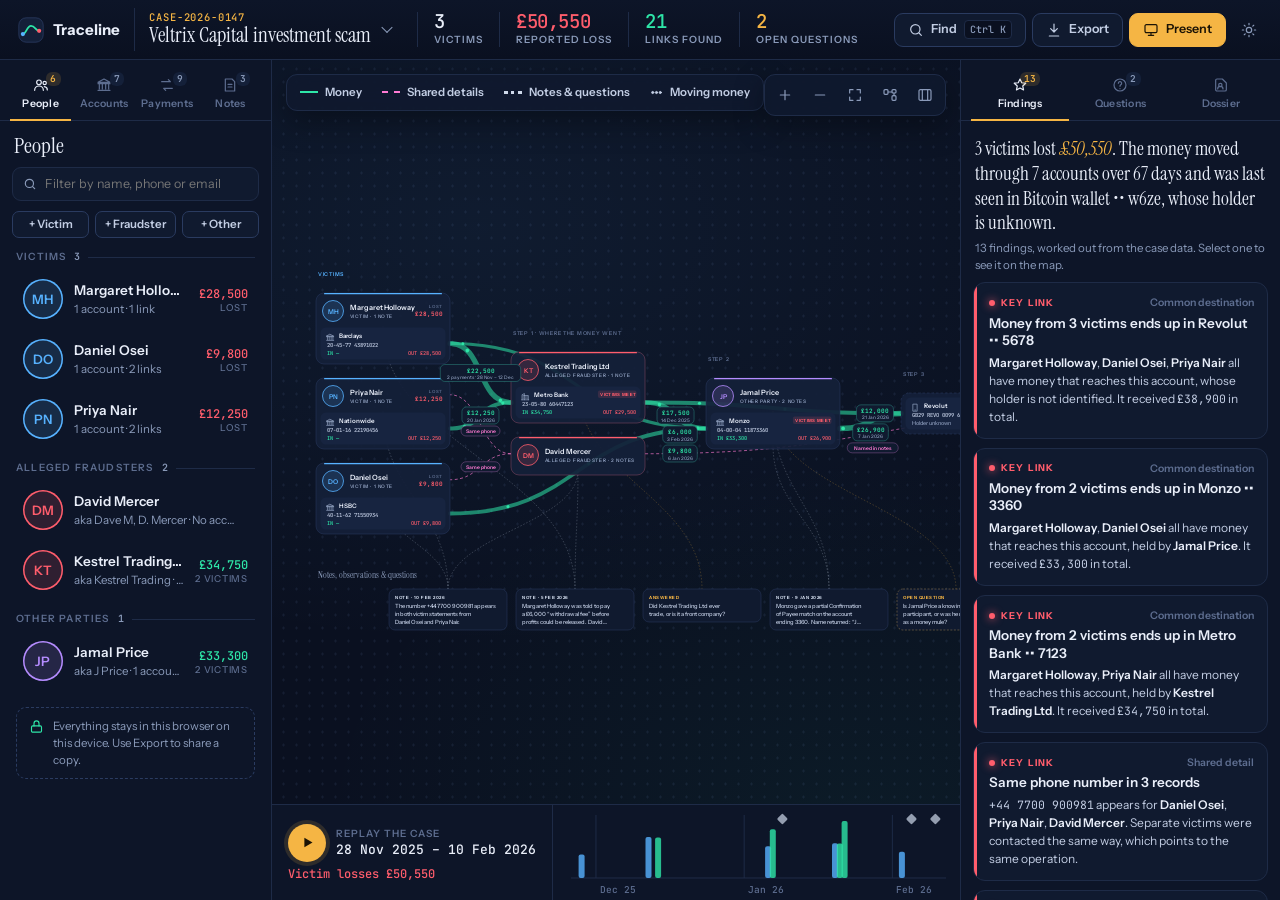
==== commit 710807fb: "Make Traceline's presenter and slide export visual-first - Presenter and .pptx now share one visual " ====
--- a/traceline/index.html
+++ b/traceline/index.html
@@ -364,14 +364,46 @@
 .s-split{display:grid;grid-template-columns:minmax(260px,.8fr) 1.6fr;gap:40px;flex:1;min-height:0;margin-top:10px}
 .s-map{flex:1;min-height:0;position:relative;border-radius:18px;border:1px solid var(--line);background:radial-gradient(800px 500px at 30% 20%,rgba(87,178,255,.06),transparent 60%);overflow:hidden}
 .s-map svg{position:absolute;inset:0;width:100%;height:100%}
-.cover-map{position:absolute;inset:38% 2% 25% 34%;border:0;background:none;opacity:.55;-webkit-mask-image:linear-gradient(90deg,transparent,#000 35%);mask-image:linear-gradient(90deg,transparent,#000 35%);pointer-events:none}
-.s-title,.s-lede,.s-kicker{position:relative;z-index:1}
+.slide.cover{justify-content:flex-start}
+.s-bg{position:absolute;inset:0;opacity:.9}
+.s-bg svg{position:absolute;inset:0;width:100%;height:100%}
+.s-shade{position:absolute;inset:0;background:linear-gradient(90deg,var(--bg) 0%,color-mix(in srgb,var(--bg) 86%,transparent) 42%,color-mix(in srgb,var(--bg) 20%,transparent) 100%),linear-gradient(0deg,var(--bg) 0%,transparent 38%);pointer-events:none}
+.present .s-shade{background:linear-gradient(90deg,#070c18 0%,rgba(7,12,24,.86) 42%,rgba(7,12,24,.2) 100%),linear-gradient(0deg,#070c18 0%,transparent 38%)}
+:root[data-look="light"] .present .s-shade{background:linear-gradient(90deg,#f4f6fb 0%,rgba(244,246,251,.88) 42%,rgba(244,246,251,.25) 100%),linear-gradient(0deg,#f4f6fb 0%,transparent 38%)}
+.slide>*:not(.s-bg):not(.s-shade){position:relative;z-index:1}
+.s-vhead{display:grid;grid-template-columns:auto minmax(0,1fr) auto;gap:30px;align-items:center}
+.s-vhead .s-av{margin:0}
+.s-vhead .s-facts{flex-direction:row;flex-wrap:wrap;gap:6px 26px;margin-top:14px;max-width:none}
+.s-vloss{text-align:right}
+.s-av{width:clamp(72px,8vw,112px);height:clamp(72px,8vw,112px);font:400 clamp(26px,3vw,40px)/1 var(--serif);margin-top:20px;box-shadow:inset 0 0 0 2px var(--c),0 0 0 10px var(--soft),0 0 60px var(--soft)}
+.s-big{font:400 clamp(38px,4.6vw,68px)/1 var(--serif);margin-top:14px}
+.s-biglabel{font:600 11px var(--sans);letter-spacing:.14em;text-transform:uppercase;color:var(--muted);margin-top:6px}
+.s-facts{margin:22px 0 0;padding:0;list-style:none;display:flex;flex-direction:column;gap:10px;font-size:clamp(14px,1.3vw,17px);color:var(--muted);max-width:40ch}
+.s-facts li{padding-left:18px;position:relative}
+.s-facts li::before{content:"";position:absolute;left:0;top:.55em;width:8px;height:8px;border-radius:50%;background:var(--gold)}
+.s-cap{font-size:clamp(14px,1.3vw,18px);color:var(--muted);max-width:90ch;margin:10px 0 0;line-height:1.5}
+.s-cap b{color:inherit}
+.s-graphic{flex:1;min-height:0;display:flex;align-items:center;margin-top:18px}
+.s-graphic svg{width:100%;height:100%;max-height:100%}
+.slide.on .tlg-line{stroke-dasharray:1;stroke-dashoffset:1;animation:draw 2.4s cubic-bezier(.4,0,.2,1) .3s forwards}
+.slide.on .tlg-dot{transform-box:fill-box;transform-origin:center;animation:pop .5s cubic-bezier(.3,1.5,.5,1) both}
+@keyframes pop{from{transform:scale(0);opacity:0}}
+.s-qgrid{display:grid;grid-template-columns:1fr 1fr;gap:16px;margin-top:30px;max-width:1300px}
+.s-qcard{display:grid;grid-template-columns:44px 1fr;gap:4px 16px;padding:20px 22px;border-radius:16px;border:1px solid var(--gold);background:var(--panel);font-size:clamp(14px,1.35vw,19px);line-height:1.4}
+.slide.on .s-qcard{animation:rise .6s cubic-bezier(.2,.8,.2,1) both}
+@keyframes rise{from{opacity:0;transform:translateY(14px)}}
+.s-qcard span{width:40px;height:40px;border-radius:50%;background:var(--gold);color:var(--gold-ink);display:grid;place-items:center;font:700 16px var(--sans);grid-row:span 2}
+.s-qcard p{margin:0}
+.s-qcard small{color:var(--muted);font:600 10px var(--sans);letter-spacing:.12em;text-transform:uppercase}
+.s-qcard.sug{border-style:dashed;border-color:var(--line-2);background:transparent}
+.s-qcard.sug span{background:var(--line-2);color:var(--text)}
 .s-bars{display:flex;flex-direction:column;gap:18px;margin-top:36px;max-width:1000px}
-.s-bar{display:grid;grid-template-columns:220px 1fr 140px;gap:18px;align-items:center;font-size:17px}
+.s-bar{display:grid;grid-template-columns:52px 230px 1fr 160px;gap:18px;align-items:center;font-size:18px}
+.s-bar .av{width:48px;height:48px;font-size:15px}
 .s-bar .trk{height:14px;border-radius:7px;background:var(--line);overflow:hidden}
 .s-bar .trk i{display:block;height:100%;background:linear-gradient(90deg,var(--victim),var(--fraud));border-radius:7px;width:0;transition:width 1.1s cubic-bezier(.2,.8,.2,1) .2s}
 .slide.on .s-bar .trk i{width:var(--w)}
-.s-bar b{font:500 17px var(--mono);text-align:right}
+.s-bar b{font:400 30px var(--serif);text-align:right}
 .s-list{margin-top:28px;display:flex;flex-direction:column;gap:12px;max-width:1100px;overflow:hidden}
 .s-q{display:grid;grid-template-columns:40px 1fr;gap:14px;font-size:clamp(15px,1.6vw,21px);line-height:1.4;padding:14px 0;border-bottom:1px solid var(--line)}
 .s-q span{font:400 26px/1 var(--serif);color:var(--gold)}
@@ -409,7 +441,10 @@
   .focus-banner span.muted{display:none}
   .s-split{grid-template-columns:1fr}
   .s-kpis{grid-template-columns:1fr 1fr}
-  .s-bar{grid-template-columns:110px 1fr 90px;font-size:13px}
+  .s-bar{grid-template-columns:36px 90px 1fr 90px;font-size:13px;gap:10px}
+  .s-bar .av{width:34px;height:34px;font-size:11px}
+  .s-bar b{font-size:18px}
+  .s-qgrid{grid-template-columns:1fr}
 }
 @media (min-width:901px){ .scrim{display:none!important} }
 @media (prefers-reduced-motion:reduce){ *{animation:none!important;transition:none!important} }
@@ -510,7 +545,7 @@
     <button class="btn ghost small" id="p-prev" type="button">← Back</button>
     <div class="p-dots" id="p-dots"></div>
     <button class="btn ghost small" id="p-next" type="button">Next →</button>
-    <button class="btn small" id="p-pptx" type="button">Save as PowerPoint</button>
+    <button class="btn small primary" id="p-pptx" type="button">Save these slides (.pptx)</button>
     <button class="btn small" id="p-exit" type="button">Exit <kbd>Esc</kbd></button>
   </div>
 </div>
@@ -1173,8 +1208,8 @@
     const t = A.trails.get(id); t.reached.forEach(r => { const q = t.pathTo(r); q.ids.forEach(x => n.add(x)); q.es.forEach(x => e.add(x)); });
   } else {
     accIds.forEach(acc => (A.reachedBy.get(acc) || []).forEach(v => { const q = A.trails.get(v).pathTo(acc); q.ids.forEach(x => n.add(x)); q.es.forEach(x => e.add(x)); n.add(v); }));
-    A.edges.filter(x => x.type === 'money' && (accIds.includes(x.from) || accIds.includes(x.to))).forEach(x => { e.add(x.id); n.add(x.from); n.add(x.to); });
   }
+  A.edges.filter(x => x.type === 'money' && (accIds.includes(x.from) || accIds.includes(x.to))).forEach(x => { e.add(x.id); n.add(x.from); n.add(x.to); });
   A.edges.forEach(x => { if (x.type !== 'money' && [id, ...accIds].some(k => x.from === k || x.to === k)) { e.add(x.id); n.add(x.from); n.add(x.to); } });
   [...n].forEach(x => { const o = A.ownerId.get(x); if (o) n.add(o); });
   return { n, e };
@@ -1610,53 +1645,118 @@
   const clone = liveSVG(b, hs, false);
   return `<svg xmlns="http://www.w3.org/2000/svg" width="${b.w}" height="${b.h}" viewBox="${b.x} ${b.y} ${b.w} ${b.h}" class="${hs ? 'dim' : ''}"><style>${css}\nsvg:root{${tok}}</style><rect x="${b.x}" y="${b.y}" width="${b.w}" height="${b.h}" fill="${cs.getPropertyValue('--bg').trim()}"/>${clone.innerHTML}</svg>`;
 }
-async function mapPNG(bounds, hs, scale = 2) {
-  const b = bounds || layoutBounds, k = Math.min(scale, 6000 / b.w, 6000 / b.h);
+async function svgToCanvas(svgStr, w, h, scale = 2) {
+  const k = Math.min(scale, 6400 / w, 6400 / h);
   const img = new Image();
-  await new Promise((res, rej) => { img.onload = res; img.onerror = rej; img.src = 'data:image/svg+xml;charset=utf-8,' + encodeURIComponent(standaloneSVG(b, hs)); });
-  const c = document.createElement('canvas'); c.width = Math.round(b.w * k); c.height = Math.round(b.h * k);
+  await new Promise((res, rej) => { img.onload = res; img.onerror = rej; img.src = 'data:image/svg+xml;charset=utf-8,' + encodeURIComponent(svgStr); });
+  const c = document.createElement('canvas'); c.width = Math.round(w * k); c.height = Math.round(h * k);
   c.getContext('2d').drawImage(img, 0, 0, c.width, c.height);
-  return { canvas: c, w: b.w, h: b.h };
+  return { canvas: c, w, h };
+}
+async function mapPNG(bounds, hs, scale = 2) { const b = bounds || layoutBounds; return svgToCanvas(standaloneSVG(b, hs), b.w, b.h, scale); }
+function aspectBounds(b, ratio, pad = 0) {
+  b = { x: b.x - pad, y: b.y - pad, w: b.w + pad * 2, h: b.h + pad * 2 };
+  if (b.w / b.h < ratio) { const nw = b.h * ratio; b.x -= (nw - b.w) / 2; b.w = nw; } else { const nh = b.w / ratio; b.y -= (nh - b.h) / 2; b.h = nh; }
+  return b;
 }
 async function exportPNG() {
-  try { const { canvas } = await mapPNG(null, highlightSet()); const blob = await new Promise(r => canvas.toBlob(r, 'image/png')); await saveFile(`${fileBase()}-map.png`, blob); }
+  try { const { canvas } = await mapPNG(null, highlightSet(), 2.5); const blob = await new Promise(r => canvas.toBlob(r, 'image/png')); await saveFile(`${fileBase()}-map.png`, blob); }
   catch (_) { toast('This browser could not draw the map image'); }
 }
-function exportCSV() {
-  const q = v => `"${String(v ?? '').replace(/"/g, '""')}"`;
-  const rows = [['Date', 'From holder', 'From institution', 'From account', 'To holder', 'To institution', 'To account', 'Amount', 'Currency', 'Method', 'Reference', 'Notes']];
-  state.transactions.slice().sort(byDate).forEach(t => { const f = A.accById.get(t.from), to = A.accById.get(t.to); rows.push([t.date, accHolderName(t.from), f?.institution, f?.number, accHolderName(t.to), to?.institution, to?.number, t.amount, state.meta.currency, t.method, t.reference, t.notes]); });
-  saveFile(`${fileBase()}-payments.csv`, '﻿' + rows.map(r => r.map(q).join(',')).join('\r\n'));
-}
 function exportJSON() { saveFile(`${fileBase()}.json`, JSON.stringify(state, null, 2)); }
+const tok = n => getComputedStyle(document.documentElement).getPropertyValue('--' + n).trim();
+
+/* ---------- timeline graphic: cumulative loss + payments sized by amount ---------- */
+function timelineGraphic(W = 1600, H = 600) {
+  const txs = state.transactions.filter(t => t.date).sort(byDate);
+  if (!txs.length) return null;
+  const notes = state.notes.filter(n => n.date);
+  const all = [...txs.map(t => t.date), ...notes.map(n => n.date)].sort();
+  const t0 = Date.parse(all[0]), span = Math.max(7 * 864e5, Date.parse(all[all.length - 1]) - t0), pad = span * 0.04;
+  const L = 190, R = W - 190, X = d => L + (Date.parse(d) - t0 + pad) / (span + 2 * pad) * (R - L);
+  const c = { text: tok('text'), muted: tok('muted'), faint: tok('faint'), line: tok('line-2'), victim: tok('victim'), money: tok('money'), fraud: tok('fraud'), note: tok('note') };
+  const SANS = 'Instrument Sans, Segoe UI, Helvetica, Arial, sans-serif', MONO = 'JetBrains Mono, Consolas, Menlo, monospace', SERIF = 'Instrument Serif, Georgia, serif';
+  const topY = 60, baseY = 250, lossY = 345, moveY = 450, noteY = 535;
+  const loss = txs.filter(isLossTx), total = loss.reduce((s, t) => s + t.amount, 0) || 1;
+  const yOf = v => baseY - (baseY - topY) * v / total;
+  const maxA = Math.max(...txs.map(t => t.amount)), rad = a => 6 + 24 * Math.sqrt(a / maxA);
+  let s = `<svg xmlns="http://www.w3.org/2000/svg" viewBox="0 0 ${W} ${H}" width="${W}" height="${H}">`;
+  // month grid
+  const d0 = new Date(t0 - pad); let m = new Date(Date.UTC(d0.getUTCFullYear(), d0.getUTCMonth() + 1, 1));
+  while (m.getTime() < t0 + span + pad) { const iso = m.toISOString().slice(0, 10), x = X(iso);
+    s += `<line x1="${x}" x2="${x}" y1="${topY - 20}" y2="${noteY + 18}" stroke="${c.line}" stroke-opacity=".45" stroke-dasharray="2 6"/><text x="${x + 6}" y="${H - 14}" fill="${c.muted}" font-family="${MONO}" font-size="15">${MONTHS[m.getUTCMonth()]} ${m.getUTCFullYear()}</text>`;
+    m = new Date(Date.UTC(m.getUTCFullYear(), m.getUTCMonth() + 1, 1)); }
+  // cumulative loss area
+  let cum = 0, d = `M${L},${baseY} L${L},${baseY}`;
+  loss.forEach(t => { const x = X(t.date); d += ` L${x},${yOf(cum)}`; cum += t.amount; d += ` L${x},${yOf(cum)}`; });
+  d += ` L${R},${yOf(cum)}`;
+  s += `<defs><linearGradient id="tlg-fill" x1="0" y1="0" x2="0" y2="1"><stop offset="0" stop-color="${c.victim}" stop-opacity=".38"/><stop offset="1" stop-color="${c.victim}" stop-opacity="0"/></linearGradient></defs>`;
+  s += `<path d="${d} L${R},${baseY} Z" fill="url(#tlg-fill)"/><path class="tlg-line" pathLength="1" d="${d}" fill="none" stroke="${c.victim}" stroke-width="3.5" stroke-linejoin="round"/>`;
+  s += `<text x="${R + 18}" y="${yOf(cum) + 10}" fill="${c.fraud}" font-family="${SERIF}" font-size="40">${esc(money(cum, true))}</text><text x="${R + 20}" y="${yOf(cum) + 34}" fill="${c.muted}" font-family="${SANS}" font-size="13" font-weight="600" letter-spacing="2">LOST IN TOTAL</text>`;
+  // lanes
+  [[lossY, 'PAID BY VICTIMS'], [moveY, 'MOVED ON'], [noteY, 'NOTES']].forEach(([y, l]) => { s += `<line x1="${L - 20}" x2="${R + 20}" y1="${y}" y2="${y}" stroke="${c.line}" stroke-opacity=".6"/><text x="16" y="${y + 5}" fill="${c.muted}" font-family="${SANS}" font-size="13" font-weight="600" letter-spacing="2">${l}</text>`; });
+  s += `<text x="16" y="${(topY + baseY) / 2}" fill="${c.muted}" font-family="${SANS}" font-size="13" font-weight="600" letter-spacing="2">VICTIM LOSSES</text><text x="16" y="${(topY + baseY) / 2 + 20}" fill="${c.faint}" font-family="${SANS}" font-size="13">running total</text>`;
+  // bubbles
+  const labelled = new Set(txs.slice().sort((a, b) => b.amount - a.amount).slice(0, 7).map(t => t.id));
+  const lastLabelX = {};
+  txs.forEach((t, i) => {
+    const lossT = isLossTx(t), y = lossT ? lossY : moveY, x = X(t.date), r = rad(t.amount), col = lossT ? c.victim : c.money;
+    s += `<circle class="tlg-dot" style="animation-delay:${(0.4 + i * 0.12).toFixed(2)}s" cx="${x}" cy="${y}" r="${r.toFixed(1)}" fill="${col}" fill-opacity=".85" stroke="${col}" stroke-width="2"/>`;
+    if (labelled.has(t.id) && (lastLabelX[y] == null || x - lastLabelX[y] > 120)) {
+      lastLabelX[y] = x;
+      s += `<text x="${x}" y="${y - r - 26}" text-anchor="middle" fill="${c.text}" font-family="${MONO}" font-size="16" font-weight="600">${esc(money(t.amount, true))}</text><text x="${x}" y="${y - r - 9}" text-anchor="middle" fill="${c.muted}" font-family="${SANS}" font-size="12.5">${esc(clip(accHolderName(t.from).split(' ').slice(-1)[0] + ' → ' + accHolderName(t.to).split(' ')[0], 26))}</text>`;
+    }
+  });
+  notes.forEach(n => { const x = X(n.date); s += `<rect x="${x - 7}" y="${noteY - 7}" width="14" height="14" rx="2" transform="rotate(45 ${x} ${noteY})" fill="${c.note}" fill-opacity=".8"/>`; });
+  return { svg: s + '</svg>', W, H };
+}
+
+/* ---------- per-victim facts ---------- */
+function victimStory(v) {
+  const accIds = state.accounts.filter(a => A.ownerId.get(a.id) === v.id).map(a => a.id);
+  const pays = state.transactions.filter(t => accIds.includes(t.from) && A.ownerId.get(t.to) !== v.id).sort(byDate);
+  const tr = A.trails.get(v.id), reached = tr ? tr.reached : [];
+  const holders = [...new Set(reached.map(id => A.ownerId.get(id)).filter(Boolean))].map(id => A.personById.get(id)).filter(p => p.role !== 'victim');
+  const ends = reached.filter(id => !state.transactions.some(t => t.from === id));
+  const facts = [];
+  if (pays.length) facts.push(`${pays.length} payment${pays.length > 1 ? 's' : ''}${pays[0].date ? `, ${fmtDate(pays[0].date)} to ${fmtDate(pays[pays.length - 1].date)}` : ''}`);
+  if (holders.length) facts.push(`Money reached ${holders.map(p => p.name).join(', ')}`);
+  if (ends.length) facts.push(`Last seen in ${ends.map(id => accLabel(A.accById.get(id))).join(', ')}`);
+  const hs = trailFor(v.id);
+  const frame = [...hs.n].filter(id => { const k = A.nodeMap.get(id)?.kind; return k !== 'note' && k !== 'question'; });
+  return { v, loss: A.lossBy.get(v.id) || 0, facts, hs, frame, reachedCount: reached.length };
+}
+function keyLinks() { return A.findings.filter(f => f.sev === 'high' && f.kind !== 'Money trail').slice(0, 4); }
 
 /* ---------- presenter ---------- */
 let slides = [], slideIdx = 0;
-function findingSlides() { return A.findings.filter(f => f.sev === 'high').slice(0, 6); }
 function buildSlides() {
-  const S = state, keys = findingSlides();
-  const victims = S.people.filter(p => p.role === 'victim').map(p => ({ p, l: A.lossBy.get(p.id) || 0 })).sort((a, b) => b.l - a.l);
-  const maxL = Math.max(1, ...victims.map(v => v.l));
-  const openQ = S.questions.filter(q => q.status !== 'answered');
+  const S = state, victims = S.people.filter(p => p.role === 'victim').map(victimStory).sort((a, b) => b.loss - a.loss);
+  const maxL = Math.max(1, ...victims.map(v => v.loss)), openQ = S.questions.filter(q => q.status !== 'answered');
   const involved = new Set(A.edges.filter(e => e.type === 'money').flatMap(e => [e.from, e.to])).size;
   const out = [];
-  out.push({ html: `<div class="s-kicker">${esc(S.meta.ref)} · Case briefing · ${fmtDate(new Date().toISOString().slice(0, 10))}</div><h1 class="s-title">${esc(S.meta.title || 'Untitled case')}</h1><p class="s-lede">${caseSummary().replace(/<em>/g, '<b>').replace(/<\/em>/g, '</b>')}</p><div class="s-map cover-map"></div>
-    <div class="s-kpis"><div class="s-kpi"><b>${victims.length}</b><span>Victims</span></div><div class="s-kpi"><b style="color:var(--fraud)">${money(A.totalLoss, true)}</b><span>Reported loss</span></div><div class="s-kpi"><b>${involved}</b><span>Accounts in the money trail</span></div><div class="s-kpi"><b style="color:var(--question)">${openQ.length}</b><span>Open questions</span></div></div>` });
-  out.push({ html: `<div class="s-kicker">Follow the money</div><h2 class="s-title md">How the money moved</h2><div class="s-map" style="margin-top:22px" data-map="all"></div>`, map: { bounds: null, hs: null, particles: true } });
-  keys.forEach((f, i) => out.push({ html: `<div class="s-split"><div style="display:flex;flex-direction:column;justify-content:center"><div class="s-kicker">Key link ${i + 1} of ${keys.length} · ${esc(f.kind)}</div><h2 class="s-title md">${esc(f.title)}</h2><p class="s-lede">${f.text}</p></div><div class="s-map" data-map="f"></div></div>`, map: { bounds: boundsOf(f.nodes), hs: hsForIds(f.nodes, f.edges), particles: true } }));
-  if (victims.length) out.push({ html: `<div class="s-kicker">Impact</div><h2 class="s-title md">${money(A.totalLoss)} reported lost by ${victims.length} ${victims.length > 1 ? 'people' : 'person'}</h2><div class="s-bars">${victims.map(v => `<div class="s-bar"><span>${esc(v.p.name)}</span><span class="trk"><i style="--w:${(v.l / maxL * 100).toFixed(1)}%"></i></span><b>${money(v.l)}</b></div>`).join('')}</div>` });
-  const txs = S.transactions.slice().sort(byDate);
-  if (txs.length) out.push({ html: `<div class="s-kicker">Chronology</div><h2 class="s-title md">${txs.length} payments${txs[0].date ? `, ${fmtDate(txs[0].date)} to ${fmtDate(txs[txs.length - 1].date)}` : ''}</h2><div class="s-list">${txs.slice(0, 9).map(t => `<div class="s-tx"><span class="mono">${fmtDate(t.date)}</span><span>${esc(accHolderName(t.from))} → ${esc(accHolderName(t.to))}</span><span class="mono">${money(t.amount)}</span></div>`).join('')}${txs.length > 9 ? `<div class="s-tx" style="color:var(--muted)"><span></span><span>and ${txs.length - 9} more in the case file</span><span></span></div>` : ''}</div>` });
-  out.push({ html: `<div class="s-kicker">Next steps</div><h2 class="s-title md">${openQ.length ? `${openQ.length} open question${openQ.length > 1 ? 's' : ''}` : 'No open questions'}</h2><div class="s-list">${openQ.slice(0, 6).map((q, i) => `<div class="s-q"><span>${i + 1}</span><div>${esc(q.text)}</div></div>`).join('')}${A.suggested.length ? `<p class="s-lede" style="margin-top:14px">The map also flagged ${A.suggested.length} gap${A.suggested.length > 1 ? 's' : ''} worth asking about.</p>` : ''}</div>` });
+  out.push({ cls: 'cover', html: `<div class="s-bg" data-mount="cover"></div><div class="s-shade"></div><div class="s-kicker">${esc(S.meta.ref)} · Case briefing · ${fmtDate(new Date().toISOString().slice(0, 10))}</div><h1 class="s-title">${esc(S.meta.title || 'Untitled case')}</h1><p class="s-lede">${caseSummary().replace(/<em>/g, '<b>').replace(/<\/em>/g, '</b>')}</p>
+    <div class="s-kpis"><div class="s-kpi"><b>${victims.length}</b><span>Victims</span></div><div class="s-kpi"><b style="color:var(--fraud)">${money(A.totalLoss, true)}</b><span>Reported loss</span></div><div class="s-kpi"><b>${involved}</b><span>Accounts in the trail</span></div><div class="s-kpi"><b style="color:var(--question)">${openQ.length}</b><span>Open questions</span></div></div>`,
+    mount: { cover: { bounds: null, hs: null, particles: true } } });
+  out.push({ html: `<div class="s-kicker">Follow the money</div><h2 class="s-title md">How the money moved</h2><div class="s-map" style="margin-top:22px" data-mount="m"></div>`, mount: { m: { bounds: null, hs: null, particles: true } } });
+  victims.forEach((st, i) => out.push({ html: `<div class="s-vhead r-victim"><span class="av s-av">${esc(initials(st.v.name))}</span><div style="min-width:0"><div class="s-kicker">Victim ${i + 1} of ${victims.length}</div><h2 class="s-title md" style="margin-top:8px">${esc(st.v.name)}</h2><ul class="s-facts">${st.facts.map(f => `<li>${esc(f)}</li>`).join('')}</ul></div>
+      <div class="s-vloss"><div class="s-big" style="color:var(--fraud)">${money(st.loss)}</div><div class="s-biglabel">reported lost</div></div></div><div class="s-map" style="margin-top:22px" data-mount="m"></div>`,
+    mount: { m: { bounds: boundsOf(st.frame), hs: st.hs, particles: true } } }));
+  keyLinks().forEach((f, i, arr) => out.push({ html: `<div class="s-kicker">Key link ${i + 1} of ${arr.length} · ${esc(f.kind)}</div><h2 class="s-title md" style="max-width:32ch">${esc(f.title)}</h2><p class="s-cap">${f.text}</p><div class="s-map" style="margin-top:18px" data-mount="m"></div>`,
+    mount: { m: { bounds: boundsOf([...withOwners(f.nodes)]), hs: hsForIds(f.nodes, f.edges), particles: true } } }));
+  const tg = timelineGraphic();
+  if (tg) out.push({ html: `<div class="s-kicker">Chronology</div><h2 class="s-title md">How the losses built up</h2><div class="s-graphic">${tg.svg}</div>` });
+  if (victims.length) out.push({ html: `<div class="s-kicker">Impact</div><h2 class="s-title md">${money(A.totalLoss)} reported lost</h2><div class="s-bars">${victims.map(st => `<div class="s-bar r-victim"><span class="av">${esc(initials(st.v.name))}</span><span class="nm">${esc(st.v.name)}</span><span class="trk"><i style="--w:${(st.loss / maxL * 100).toFixed(1)}%"></i></span><b>${money(st.loss)}</b></div>`).join('')}</div>` });
+  const qs = [...openQ.map(q => ({ t: q.text, s: false })), ...A.suggested.map(x => ({ t: x.text, s: true }))].slice(0, 6);
+  out.push({ html: `<div class="s-kicker">Next steps</div><h2 class="s-title md">${openQ.length ? `${openQ.length} open question${openQ.length > 1 ? 's' : ''}` : 'What to ask next'}</h2><div class="s-qgrid">${qs.map((q, i) => `<div class="s-qcard ${q.s ? 'sug' : ''}" style="animation-delay:${(0.15 + i * 0.1).toFixed(2)}s"><span>${i + 1}</span><p>${esc(q.t)}</p>${q.s ? '<small>Suggested by the map</small>' : ''}</div>`).join('')}</div>` });
   return out;
 }
 function openPresenter() {
   if (!state.people.length && !state.transactions.length) { toast('Add some case data first'); return; }
   closeMenus(); stopPlay(); tlT = null; applyState();
   slides = buildSlides(); slideIdx = 0;
-  $('#slides').innerHTML = slides.map((s, i) => `<section class="slide" data-i="${i}">${s.html}</section>`).join('');
-  const cover = $('.slide[data-i="0"] .cover-map'); if (cover && layoutBounds) cover.appendChild(liveSVG(null, null, true));
-  slides.forEach((s, i) => { if (!s.map) return; const host = $(`.slide[data-i="${i}"] .s-map`); host.appendChild(liveSVG(s.map.bounds, s.map.hs, s.map.particles)); });
+  $('#slides').innerHTML = slides.map((s, i) => `<section class="slide ${s.cls || ''}" data-i="${i}">${s.html}</section>`).join('');
+  slides.forEach((s, i) => Object.entries(s.mount || {}).forEach(([k, m]) => { const host = $(`.slide[data-i="${i}"] [data-mount="${k}"]`); if (host) host.appendChild(liveSVG(m.bounds, m.hs, m.particles)); }));
   $('#p-dots').innerHTML = slides.map((_, i) => `<button type="button" data-i="${i}" aria-label="Slide ${i + 1}"></button>`).join('');
   $('#present').hidden = false;
   try { document.documentElement.requestFullscreen?.().catch(() => {}); } catch (_) {}
@@ -1676,80 +1776,124 @@
 $('#slides').addEventListener('click', e => { if (!e.target.closest('button, a')) goSlide(slideIdx + 1); });
 $('#p-pptx').addEventListener('click', exportPPTX);
 
-/* ---------- PowerPoint ---------- */
+/* ---------- PowerPoint: visual-first deck ---------- */
 let pptxLoading = null;
 function loadPptx() {
   if (window.PptxGenJS) return Promise.resolve();
   return pptxLoading ||= new Promise((res, rej) => { const s = document.createElement('script'); s.src = 'https://cdn.jsdelivr.net/npm/pptxgenjs@3.12.0/dist/pptxgen.bundle.js'; s.onload = res; s.onerror = () => { pptxLoading = null; rej(new Error('load')); }; document.head.appendChild(s); });
 }
+function shadePNG(bg) {
+  const c = document.createElement('canvas'); c.width = 1600; c.height = 900; const g = c.getContext('2d');
+  const h = bg.replace('#', ''), rgb = [0, 2, 4].map(i => parseInt(h.slice(i, i + 2), 16)).join(',');
+  let gr = g.createLinearGradient(0, 0, 1600, 0); gr.addColorStop(0, `rgba(${rgb},.97)`); gr.addColorStop(.42, `rgba(${rgb},.86)`); gr.addColorStop(1, `rgba(${rgb},.25)`);
+  g.fillStyle = gr; g.fillRect(0, 0, 1600, 900);
+  gr = g.createLinearGradient(0, 520, 0, 900); gr.addColorStop(0, `rgba(${rgb},0)`); gr.addColorStop(1, `rgba(${rgb},.96)`);
+  g.fillStyle = gr; g.fillRect(0, 520, 1600, 380);
+  return c.toDataURL('image/png');
+}
 let exporting = false;
 async function exportPPTX() {
   if (exporting) return; exporting = true; closeMenus();
-  toast('Building your PowerPoint…');
-  try { await loadPptx(); } catch (_) { toast('Could not load the PowerPoint builder. Check the internet connection.'); exporting = false; return; }
+  toast('Designing your slides…');
+  try { await loadPptx(); } catch (_) { toast('Could not load the slide builder. Check the internet connection.'); exporting = false; return; }
   try {
-    const S = state, cs = getComputedStyle(document.documentElement), hex = t => cs.getPropertyValue('--' + t).trim().replace('#', '').slice(0, 6).toUpperCase();
-    const C = { bg: hex('bg'), panel: hex('panel'), text: hex('text'), muted: hex('muted'), gold: hex('gold'), line: hex('line-2'), fraud: hex('fraud'), money: hex('money'), victim: hex('victim') };
-    const HEAD = 'Georgia', BODY = 'Segoe UI';
+    const S = state, hx = t => tok(t).replace('#', '').slice(0, 6).toUpperCase();
+    const C = { bg: hx('bg'), panel: hx('panel'), text: hx('text'), muted: hx('muted'), faint: hx('faint'), gold: hx('gold'), goldInk: hx('gold-ink'), line: hx('line-2'), fraud: hx('fraud'), money: hx('money'), victim: hx('victim') };
+    const HEAD = 'Georgia', BODY = 'Segoe UI', SW = 13.333, SH = 7.5;
     const pptx = new window.PptxGenJS(); pptx.layout = 'LAYOUT_WIDE'; pptx.title = S.meta.title || 'Case briefing'; pptx.company = 'Traceline';
-    pptx.defineSlideMaster({ title: 'TL', background: { color: C.bg }, objects: [{ text: { text: `${S.meta.ref || ''}  ·  ${S.meta.title || ''}`, options: { x: 0.5, y: 7.02, w: 9, h: 0.3, fontSize: 9, color: C.muted, fontFace: BODY } } }], slideNumber: { x: 12.3, y: 7.02, w: 0.6, h: 0.3, fontSize: 9, color: C.muted, fontFace: BODY } });
-    const kicker = (sl, t, y = 0.55) => sl.addText(t.toUpperCase(), { x: 0.6, y, w: 12, h: 0.3, fontSize: 10.5, bold: true, color: C.gold, charSpacing: 3, fontFace: BODY });
-    const title = (sl, t, y = 0.9, size = 30, w = 12.1) => sl.addText(t, { x: 0.6, y, w, h: size > 32 ? 1.9 : 1.1, fontSize: size, color: C.text, fontFace: HEAD, valign: 'top' });
-    const fitImg = (sl, img, x, y, w, h) => { const k = Math.min(w / img.w, h / img.h); sl.addImage({ data: img.canvas.toDataURL('image/png'), x: x + (w - img.w * k) / 2, y: y + (h - img.h * k) / 2, w: img.w * k, h: img.h * k }); };
-    const sym = (() => { try { return new Intl.NumberFormat(undefined, { style: 'currency', currency: S.meta.currency }).formatToParts(0).find(p => p.type === 'currency').value; } catch (_) { return ''; } })();
-    const victims = S.people.filter(p => p.role === 'victim').map(p => ({ p, l: A.lossBy.get(p.id) || 0 })).sort((a, b) => b.l - a.l);
+    pptx.defineSlideMaster({ title: 'TL', background: { color: C.bg }, objects: [{ text: { text: `${S.meta.ref || ''}  ·  ${S.meta.title || ''}`, options: { x: 0.6, y: 7.05, w: 9, h: 0.28, fontSize: 9, color: C.faint, fontFace: BODY } } }], slideNumber: { x: 12.35, y: 7.05, w: 0.6, h: 0.28, fontSize: 9, color: C.faint, fontFace: BODY } });
+    const kicker = (sl, t, x = 0.6, y = 0.5) => sl.addText(t.toUpperCase(), { x, y, w: 12, h: 0.3, fontSize: 10.5, bold: true, color: C.gold, charSpacing: 3, fontFace: BODY, margin: 0 });
+    const title = (sl, t, o = {}) => sl.addText(t, { x: 0.6, y: 0.85, w: 12.1, h: 0.9, fontSize: 30, color: C.text, fontFace: HEAD, valign: 'top', margin: 0, ...o });
+    const mapImg = async (sl, b, hs, x, y, w, h, frame = true) => {
+      if (frame) sl.addShape(pptx.ShapeType.roundRect, { x, y, w, h, fill: { color: C.panel, transparency: 35 }, line: { color: C.line, width: 0.75 }, rectRadius: 0.12 });
+      const r = await mapPNG(aspectBounds(b || layoutBounds, w / h, 30), hs, 2.2);
+      sl.addImage({ data: r.canvas.toDataURL('image/png'), x: x + (frame ? 0.05 : 0), y: y + (frame ? 0.05 : 0), w: w - (frame ? 0.1 : 0), h: h - (frame ? 0.1 : 0) });
+    };
+    const avatar = (sl, name, x, y, d, col, size) => {
+      sl.addShape(pptx.ShapeType.ellipse, { x, y, w: d, h: d, fill: { color: col, transparency: 82 }, line: { color: col, width: 2 } });
+      sl.addText(initials(name), { x, y, w: d, h: d, align: 'center', valign: 'middle', fontSize: size, color: col, fontFace: HEAD, margin: 0 });
+    };
+    const victims = S.people.filter(p => p.role === 'victim').map(victimStory).sort((a, b) => b.loss - a.loss);
     const openQ = S.questions.filter(q => q.status !== 'answered');
-
+    const involved = new Set(A.edges.filter(e => e.type === 'money').flatMap(e => [e.from, e.to])).size;
+
+    // 1. cover: full-bleed money map behind the title
     let sl = pptx.addSlide({ masterName: 'TL' });
-    kicker(sl, `${S.meta.ref || ''} · Case briefing · ${fmtDate(new Date().toISOString().slice(0, 10))}`, 0.8);
-    title(sl, S.meta.title || 'Untitled case', 1.2, 48);
-    sl.addText(plain(caseSummary()), { x: 0.6, y: 3.2, w: 10.5, h: 1.2, fontSize: 17, color: C.muted, fontFace: BODY, valign: 'top' });
-    [[victims.length, 'VICTIMS', C.text], [money(A.totalLoss, true), 'REPORTED LOSS', C.fraud], [new Set(A.edges.filter(e => e.type === 'money').flatMap(e => [e.from, e.to])).size, 'ACCOUNTS IN THE TRAIL', C.text], [openQ.length, 'OPEN QUESTIONS', C.gold]].forEach(([v, l, c], i) => {
-      sl.addShape(pptx.ShapeType.line, { x: 0.6 + i * 3.05, y: 5.2, w: 2.8, h: 0, line: { color: C.line, width: 1 } });
-      sl.addText(String(v), { x: 0.6 + i * 3.05, y: 5.35, w: 2.9, h: 0.8, fontSize: 36, color: c, fontFace: HEAD });
-      sl.addText(l, { x: 0.6 + i * 3.05, y: 6.15, w: 2.9, h: 0.3, fontSize: 9.5, bold: true, color: C.muted, charSpacing: 2, fontFace: BODY });
+    const cov = await mapPNG(aspectBounds(layoutBounds, SW / SH, 60), null, 2);
+    sl.addImage({ data: cov.canvas.toDataURL('image/png'), x: 0, y: 0, w: SW, h: SH });
+    sl.addImage({ data: shadePNG(tok('bg')), x: 0, y: 0, w: SW, h: SH });
+    kicker(sl, `${S.meta.ref || ''} · Case briefing · ${fmtDate(new Date().toISOString().slice(0, 10))}`, 0.7, 0.8);
+    sl.addText(S.meta.title || 'Untitled case', { x: 0.7, y: 1.2, w: 7.6, h: 2.2, fontSize: 50, color: C.text, fontFace: HEAD, valign: 'top', margin: 0 });
+    sl.addText(plain(caseSummary()), { x: 0.7, y: 3.45, w: 6.6, h: 1.3, fontSize: 16, color: C.muted, fontFace: BODY, valign: 'top', margin: 0 });
+    [[victims.length, 'VICTIMS', C.text], [money(A.totalLoss, true), 'REPORTED LOSS', C.fraud], [involved, 'ACCOUNTS IN THE TRAIL', C.text], [openQ.length, 'OPEN QUESTIONS', C.gold]].forEach(([v, l, c], i) => {
+      const x = 0.7 + i * 3.05;
+      sl.addShape(pptx.ShapeType.line, { x, y: 5.35, w: 2.75, h: 0, line: { color: C.line, width: 1 } });
+      sl.addText(String(v), { x, y: 5.45, w: 2.95, h: 0.85, fontSize: 38, color: c, fontFace: HEAD, margin: 0 });
+      sl.addText(l, { x, y: 6.3, w: 2.95, h: 0.3, fontSize: 9.5, bold: true, color: C.muted, charSpacing: 2, fontFace: BODY, margin: 0 });
     });
 
+    // 2. the whole money map
     sl = pptx.addSlide({ masterName: 'TL' }); kicker(sl, 'Follow the money'); title(sl, 'How the money moved');
-    fitImg(sl, await mapPNG(null, null, 2), 0.5, 1.75, 12.3, 5.15);
-
-    const keys = findingSlides();
+    await mapImg(sl, null, null, 0.5, 1.7, 12.33, 5.2);
+
+    // 3. one slide per victim: their own trail lit up
+    for (let i = 0; i < Math.min(victims.length, 8); i++) {
+      const st = victims[i]; sl = pptx.addSlide({ masterName: 'TL' });
+      avatar(sl, st.v.name, 0.6, 0.55, 1.2, C.victim, 30);
+      kicker(sl, `Victim ${i + 1} of ${victims.length}`, 2.05, 0.6);
+      sl.addText(st.v.name, { x: 2.05, y: 0.9, w: 7, h: 0.7, fontSize: 30, color: C.text, fontFace: HEAD, valign: 'top', margin: 0 });
+      if (st.facts.length) sl.addText(st.facts.join('   •   '), { x: 2.05, y: 1.62, w: 7.4, h: 0.6, fontSize: 12, color: C.muted, fontFace: BODY, valign: 'top', margin: 0 });
+      sl.addText(money(st.loss), { x: 9.3, y: 0.6, w: 3.5, h: 0.85, fontSize: 40, color: C.fraud, fontFace: HEAD, align: 'right', margin: 0 });
+      sl.addText('REPORTED LOST', { x: 9.3, y: 1.45, w: 3.5, h: 0.3, fontSize: 9.5, bold: true, color: C.muted, charSpacing: 2, fontFace: BODY, align: 'right', margin: 0 });
+      await mapImg(sl, boundsOf(st.frame), st.hs, 0.5, 2.4, 12.33, 4.5);
+    }
+
+    // 4. key links: picture first, one line of caption
+    const keys = keyLinks();
     for (let i = 0; i < keys.length; i++) {
       const f = keys[i]; sl = pptx.addSlide({ masterName: 'TL' });
-      kicker(sl, `Key link ${i + 1} of ${keys.length} · ${f.kind}`);
-      sl.addText(f.title, { x: 0.6, y: 1.0, w: 4.4, h: 2.0, fontSize: 24, color: C.text, fontFace: HEAD, valign: 'top' });
-      sl.addText(plain(f.text), { x: 0.6, y: 3.1, w: 4.4, h: 3.6, fontSize: 13, color: C.muted, fontFace: BODY, valign: 'top', paraSpaceAfter: 6 });
-      sl.addShape(pptx.ShapeType.roundRect, { x: 5.3, y: 0.55, w: 7.5, h: 6.3, fill: { color: C.panel }, line: { color: C.line, width: 0.75 }, rectRadius: 0.15 });
-      fitImg(sl, await mapPNG(boundsOf(f.nodes), hsForIds(f.nodes, f.edges), 2), 5.4, 0.65, 7.3, 6.1);
+      kicker(sl, `Key link ${i + 1} of ${keys.length} · ${f.kind}`); title(sl, f.title, { fontSize: 26, h: 0.8 });
+      sl.addText(plain(f.text), { x: 0.6, y: 1.65, w: 12.1, h: 0.6, fontSize: 13, color: C.muted, fontFace: BODY, valign: 'top', margin: 0 });
+      await mapImg(sl, boundsOf([...withOwners(f.nodes)]), hsForIds(f.nodes, f.edges), 0.5, 2.35, 12.33, 4.55);
     }
 
+    // 5. timeline graphic
+    const tg = timelineGraphic();
+    if (tg) {
+      sl = pptx.addSlide({ masterName: 'TL' }); kicker(sl, 'Chronology'); title(sl, 'How the losses built up');
+      const r = await svgToCanvas(tg.svg, tg.W, tg.H, 2.2);
+      sl.addImage({ data: r.canvas.toDataURL('image/png'), x: 0.5, y: 2.0, w: 12.33, h: 12.33 * tg.H / tg.W });
+    }
+
+    // 6. impact: native avatars and bars (editable)
     if (victims.length) {
       sl = pptx.addSlide({ masterName: 'TL' }); kicker(sl, 'Impact'); title(sl, `${money(A.totalLoss)} reported lost by ${victims.length} ${victims.length > 1 ? 'people' : 'person'}`);
-      sl.addChart(pptx.ChartType.bar, [{ name: 'Reported loss', labels: victims.map(v => v.p.name), values: victims.map(v => v.l) }], {
-        x: 0.6, y: 1.9, w: 12.1, h: 4.9, barDir: 'bar', chartColors: [C.victim], barGapWidthPct: 55, catAxisOrientation: 'maxMin',
-        catAxisLabelColor: C.text, catAxisLabelFontSize: 13, catAxisLabelFontFace: BODY, catAxisLineShow: false,
-        valAxisHidden: true, valGridLine: { style: 'none' }, showValue: true, dataLabelColor: C.text, dataLabelFontSize: 12, dataLabelFormatCode: `"${sym}"#,##0`, dataLabelPosition: 'outEnd' });
+      const rows = victims.slice(0, 6), maxL = Math.max(1, ...rows.map(r => r.loss)), rh = Math.min(0.95, 4.9 / rows.length);
+      rows.forEach((st, i) => {
+        const y = 2.0 + i * rh;
+        avatar(sl, st.v.name, 0.6, y, 0.62, C.victim, 15);
+        sl.addText(st.v.name, { x: 1.4, y, w: 3.1, h: 0.62, fontSize: 16, color: C.text, fontFace: BODY, valign: 'middle', margin: 0 });
+        sl.addShape(pptx.ShapeType.roundRect, { x: 4.6, y: y + 0.23, w: 5.9, h: 0.16, fill: { color: C.line }, line: { color: C.line, width: 0 }, rectRadius: 0.08 });
+        sl.addShape(pptx.ShapeType.roundRect, { x: 4.6, y: y + 0.23, w: Math.max(0.16, 5.9 * st.loss / maxL), h: 0.16, fill: { color: C.victim }, line: { color: C.victim, width: 0 }, rectRadius: 0.08 });
+        sl.addText(money(st.loss), { x: 10.7, y, w: 2.1, h: 0.62, fontSize: 22, color: C.text, fontFace: HEAD, align: 'right', valign: 'middle', margin: 0 });
+      });
     }
 
-    const txs = S.transactions.slice().sort(byDate);
-    for (let p = 0; p < txs.length; p += 12) {
-      sl = pptx.addSlide({ masterName: 'TL' }); kicker(sl, 'Chronology'); title(sl, `Payments${txs.length > 12 ? ` (${p + 1}–${Math.min(txs.length, p + 12)} of ${txs.length})` : ''}`, 0.9, 26);
-      const hdr = ['Date', 'From', 'To', 'Amount', 'Method / reference'].map(t => ({ text: t, options: { bold: true, color: C.muted, fontSize: 9.5 } }));
-      const rows = txs.slice(p, p + 12).map(t => [fmtDate(t.date), accHolderName(t.from), accHolderName(t.to), { text: money(t.amount), options: { color: C.money, align: 'right', bold: true } }, [t.method, t.reference].filter(Boolean).join(' · ')]);
-      sl.addTable([hdr, ...rows], { x: 0.6, y: 1.75, w: 12.1, colW: [1.5, 3.1, 3.1, 1.7, 2.7], fontSize: 11, fontFace: BODY, color: C.text, border: { type: 'solid', pt: 0.5, color: C.line }, fill: { color: C.bg }, rowH: 0.36, valign: 'middle' });
-    }
-
-    sl = pptx.addSlide({ masterName: 'TL' }); kicker(sl, 'All findings'); title(sl, `${A.findings.length} findings from the case data`, 0.9, 26);
-    sl.addTable([['Priority', 'Type', 'Finding'].map(t => ({ text: t, options: { bold: true, color: C.muted, fontSize: 9.5 } })), ...A.findings.slice(0, 14).map(f => [{ text: f.sev === 'high' ? 'Key link' : f.sev === 'med' ? 'Worth checking' : 'Info', options: { color: f.sev === 'high' ? C.fraud : C.gold, bold: true } }, f.kind, f.title])],
-      { x: 0.6, y: 1.75, w: 12.1, colW: [1.7, 2.1, 8.3], fontSize: 11, fontFace: BODY, color: C.text, border: { type: 'solid', pt: 0.5, color: C.line }, fill: { color: C.bg }, rowH: 0.34 });
-
-    sl = pptx.addSlide({ masterName: 'TL' }); kicker(sl, 'Next steps'); title(sl, openQ.length ? `${openQ.length} open question${openQ.length > 1 ? 's' : ''}` : 'No open questions');
-    const qs = [...openQ.map(q => q.text), ...A.suggested.slice(0, Math.max(0, 8 - openQ.length)).map(s => s.text + '  (suggested)')].slice(0, 8);
-    if (qs.length) sl.addText(qs.map((t, i) => ({ text: t, options: { bullet: { type: 'number' }, color: t.endsWith('(suggested)') ? C.muted : C.text, breakLine: true } })), { x: 0.6, y: 1.9, w: 12, h: 4.9, fontSize: 17, fontFace: BODY, valign: 'top', paraSpaceAfter: 12 });
+    // 7. questions as cards
+    const qs = [...openQ.map(q => ({ t: q.text, s: false })), ...A.suggested.map(x => ({ t: x.text, s: true }))].slice(0, 6);
+    sl = pptx.addSlide({ masterName: 'TL' }); kicker(sl, 'Next steps'); title(sl, openQ.length ? `${openQ.length} open question${openQ.length > 1 ? 's' : ''}` : 'What to ask next');
+    qs.forEach((q, i) => {
+      const x = 0.6 + (i % 2) * 6.15, y = 1.95 + Math.floor(i / 2) * 1.65;
+      sl.addShape(pptx.ShapeType.roundRect, { x, y, w: 5.95, h: 1.45, fill: { color: C.panel }, line: { color: q.s ? C.line : C.gold, width: 1, dashType: q.s ? 'dash' : 'solid' }, rectRadius: 0.12 });
+      sl.addShape(pptx.ShapeType.ellipse, { x: x + 0.25, y: y + 0.3, w: 0.5, h: 0.5, fill: { color: q.s ? C.line : C.gold }, line: { color: q.s ? C.line : C.gold, width: 0 } });
+      sl.addText(String(i + 1), { x: x + 0.25, y: y + 0.3, w: 0.5, h: 0.5, align: 'center', valign: 'middle', fontSize: 15, bold: true, color: q.s ? C.text : C.goldInk, fontFace: BODY, margin: 0 });
+      sl.addText(q.t, { x: x + 0.95, y: y + 0.18, w: 4.8, h: q.s ? 0.85 : 1.1, fontSize: 13.5, color: C.text, fontFace: BODY, valign: 'top', margin: 0 });
+      if (q.s) sl.addText('SUGGESTED BY THE MAP', { x: x + 0.95, y: y + 1.07, w: 4.8, h: 0.25, fontSize: 8.5, bold: true, color: C.muted, charSpacing: 2, fontFace: BODY, margin: 0 });
+    });
 
     const blob = await pptx.write({ outputType: 'blob' });
     await saveFile(`${fileBase()}-briefing.pptx`, blob);
-  } catch (e) { console.error(e); toast('Could not build the PowerPoint: ' + (e.message || 'unknown error')); }
+  } catch (e) { console.error(e); toast('Could not build the slides: ' + (e.message || 'unknown error')); }
   exporting = false;
 }
 
@@ -2011,9 +2155,8 @@
     <button type="button" data-m="delete" style="color:var(--fraud)">${IC('M4 7h16M9 7V4h6v3M6 7l1 13h10l1-13')}Delete this case</button>`);
 });
 $('#btn-export').addEventListener('click', e => openMenu(e.currentTarget, `
-  <button type="button" data-m="pptx">${IC('M4 4h16v12H4zM12 16v4M8 20h8')}<span>PowerPoint briefing (.pptx)<small>Title, money map, key links, losses, payments, questions</small></span></button>
+  <button type="button" data-m="pptx">${IC('M4 4h16v12H4zM12 16v4M8 20h8')}<span>Slide deck (.pptx)<small>Visual briefing for PowerPoint, Keynote or Google Slides</small></span></button>
   <button type="button" data-m="png">${IC('M4 5h16v14H4zM4 16l5-5 4 4 3-3 4 4')}<span>Map image (.png)<small>High resolution, as shown now</small></span></button>
-  <button type="button" data-m="csv">${IC('M4 4h16v16H4zM4 10h16M10 4v16')}<span>Payments spreadsheet (.csv)<small>Opens in Excel</small></span></button>
   <button type="button" data-m="json">${IC('M12 3v12M7 10l5 5 5-5M5 21h14')}<span>Case file (.json)<small>Full backup to reopen later</small></span></button><hr>
   <button type="button" data-m="present">${IC('M3 4h18v12H3zM12 16v4M8 20h8')}Present on screen</button>`));
 let armed = null;
@@ -2031,7 +2174,7 @@
   closeMenus();
   ({ new: () => addCase(emptyCase(), 'New empty case'), dup: () => { const c = sanitize(JSON.parse(JSON.stringify(state))); c.meta.title = (c.meta.title || 'Case') + ' (copy)'; addCase(c, 'Case duplicated'); },
      example: () => addCase(exampleCase(), 'Example case added'), import: () => $('#file-in').click(), settings: editSettings,
-     pptx: exportPPTX, png: exportPNG, csv: exportCSV, json: exportJSON, present: openPresenter })[m]?.();
+     pptx: exportPPTX, png: exportPNG, json: exportJSON, present: openPresenter })[m]?.();
 });
 $('#file-in').addEventListener('change', e => {
   const f = e.target.files[0]; if (!f) return;
@@ -2052,7 +2195,7 @@
     ...S.notes.map(n => ({ kind: 'n', label: clip(n.text, 70), sub: 'Note' + (n.date ? ' · ' + fmtDate(n.date) : ''), run: () => select(n.id), icon: `<span class="acard-ic r-note">${IC('M5 3h10l4 4v14H5z')}</span>`, key: normName(n.text) })),
     ...S.questions.map(q => ({ kind: 'q', label: clip(q.text, 70), sub: q.status === 'answered' ? 'Answered question' : 'Open question', run: () => select(q.id), icon: `<span class="acard-ic r-question">${IC('M9.5 9.5a2.5 2.5 0 1 1 3.5 2.3c-.6.3-1 .9-1 1.6V14M12 17.5v.01')}</span>`, key: normName(q.text + ' ' + q.answer) })),
     cmd('Present the case', 'Full-screen briefing', openPresenter, `<span class="acard-ic r-question">${IC('M3 4h18v12H3z')}</span>`),
-    cmd('Save as PowerPoint', 'Briefing deck (.pptx)', exportPPTX, `<span class="acard-ic r-question">${IC('M12 3v12M7 10l5 5 5-5')}</span>`),
+    cmd('Save the slide deck', 'Visual briefing (.pptx)', exportPPTX, `<span class="acard-ic r-question">${IC('M12 3v12M7 10l5 5 5-5')}</span>`),
     cmd('Save map image', 'PNG', exportPNG, `<span class="acard-ic r-question">${IC('M4 5h16v14H4z')}</span>`),
     cmd('Replay the case over time', 'Timeline', play, `<span class="acard-ic r-question">${IC('M7 4.5v15l13-7.5z')}</span>`),
     cmd('Add a victim', 'New person', () => editPerson(null, 'victim'), `<span class="acard-ic r-victim">${IC('M12 5v14M5 12h14')}</span>`),
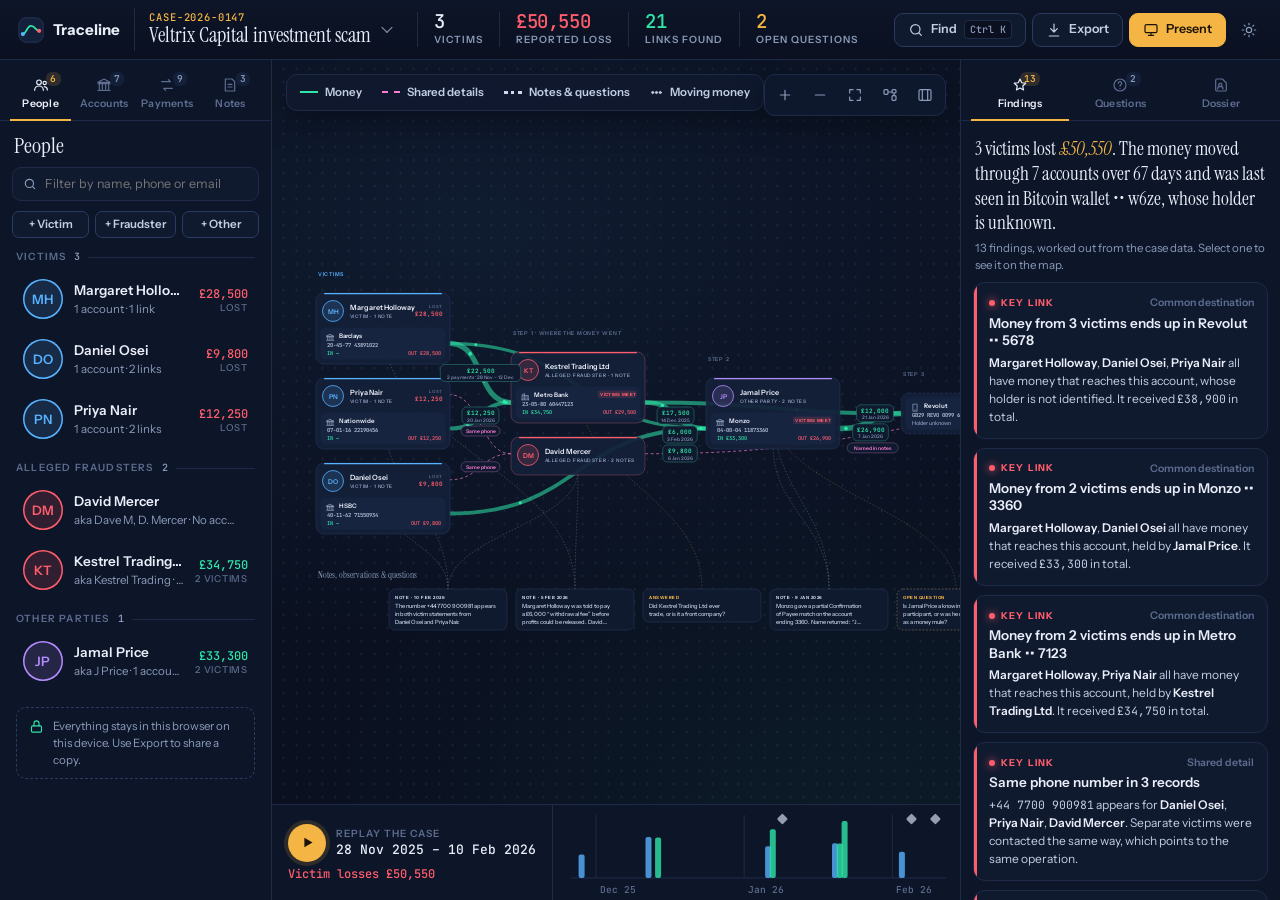
==== commit dfb33e3a: "Traceline: repair bad saved data on load and never fail to a blank map - Saved cases are cleaned whe" ====
--- a/traceline/index.html
+++ b/traceline/index.html
@@ -415,6 +415,8 @@
 .p-dots button.on{background:var(--gold);width:24px;border-radius:4px}
 .p-count{font:500 12px var(--mono);color:var(--muted);min-width:60px}
 
+.recovery{position:absolute;z-index:8;left:50%;top:64px;transform:translateX(-50%);display:flex;flex-wrap:wrap;align-items:center;gap:8px 12px;padding:12px 14px;max-width:min(680px,calc(100% - 28px));border-color:var(--fraud)!important;font-size:13px}
+.recovery span{color:var(--muted)} .recovery small{flex-basis:100%;color:var(--faint);font-size:11px}
 .scrim{position:fixed;inset:0;z-index:15;background:rgba(3,7,16,.5)}
 .mobile-bar{display:none}
 @media (max-width:1720px){ .kpi.m{display:none} }
@@ -571,7 +573,8 @@
   const m = s.match(/-?\d+(\.\d+)?/);
   return m ? Math.round(parseFloat(m[0]) * mult * 100) / 100 : 0;
 }
-function parseDate(v) {
+function parseDate(v) { const r = parseDateRaw(v); return r && +r.slice(5, 7) >= 1 && +r.slice(5, 7) <= 12 && !isNaN(Date.parse(r)) && new Date(r).toISOString().slice(0, 10) === r ? r : ''; }
+function parseDateRaw(v) {
   const s = String(v ?? '').trim();
   if (!s) return '';
   let m = s.match(/^(\d{4})[-/.](\d{1,2})[-/.](\d{1,2})/);
@@ -657,7 +660,17 @@
   for (const k of ['people', 'accounts', 'transactions', 'notes', 'questions']) base[k] = Array.isArray(c[k]) ? c[k].filter(x => x && typeof x === 'object').map(x => ({ ...x, id: x.id || uid(k[0]) })) : [];
   base.meta = { ...base.meta, ...(c.meta || {}) };
   base.pos = c.pos && typeof c.pos === 'object' ? c.pos : {};
-  base.transactions.forEach(t => { t.amount = parseAmount(t.amount); t.date = parseDate(t.date) || ''; });
+  base.transactions.forEach(t => { t.amount = parseAmount(t.amount); if (!isFinite(t.amount)) t.amount = 0; t.date = parseDate(t.date) || ''; ['from', 'to', 'method', 'reference', 'notes'].forEach(k => t[k] = t[k] == null ? '' : String(t[k])); });
+  const fin = v => typeof v === 'number' && isFinite(v);
+  base.pos = Object.fromEntries(Object.entries(base.pos).filter(([, v]) => v && fin(v.x) && fin(v.y)));
+  base.people.forEach(p => { p.name = String(p.name ?? '').trim() || 'Unnamed person'; if (!ROLE[p.role]) p.role = 'other'; ['aliases', 'phone', 'email', 'notes'].forEach(k => p[k] = p[k] == null ? '' : String(p[k])); });
+  base.accounts.forEach(a => { if (!ACC_TYPE[a.type]) a.type = 'bank'; ['holder', 'institution', 'number', 'notes'].forEach(k => a[k] = a[k] == null ? '' : String(a[k])); });
+  base.notes.forEach(n => { n.text = String(n.text ?? ''); n.date = parseDate(n.date) || ''; });
+  base.questions.forEach(q => { q.text = String(q.text ?? ''); q.status = q.status === 'answered' ? 'answered' : 'open'; q.answer = String(q.answer ?? ''); });
+  ['title', 'ref', 'analyst'].forEach(k => base.meta[k] = base.meta[k] == null ? '' : String(base.meta[k]));
+  try { new Intl.NumberFormat(undefined, { style: 'currency', currency: base.meta.currency }); } catch (_) { base.meta.currency = 'GBP'; }
+  const seen = new Set();
+  ['people', 'accounts', 'transactions', 'notes', 'questions'].forEach(k => base[k].forEach(x => { if (seen.has(x.id)) x.id = uid(k[0]); seen.add(x.id); }));
   return base;
 }
 let toastT;
@@ -1443,6 +1456,25 @@
 function clearSel() { sel = null; focusFinding = null; applyState(); renderRight(); renderLeft(); }
 
 function renderAll() {
+  try { renderAllUnsafe(); hideRecovery(); }
+  catch (e) { console.error(e); showRecovery(e); }
+}
+function showRecovery(e) {
+  let bar = $('#recovery');
+  if (!bar) { bar = document.createElement('div'); bar.id = 'recovery'; bar.className = 'recovery glass'; $('#main').appendChild(bar); }
+  bar.innerHTML = `<b>Part of this case couldn't be drawn.</b><span>Your data is still saved. Try tidying the layout first.</span>
+    <button class="btn small primary" type="button" data-fix="tidy">Tidy layout</button><button class="btn small" type="button" data-fix="backup">Save a backup copy</button><button class="btn small" type="button" data-fix="example">Open the example case</button>
+    <small class="mono">${esc(String(e && e.message || e)).slice(0, 160)}</small>`;
+  bar.hidden = false;
+}
+function hideRecovery() { const b = $('#recovery'); if (b) b.hidden = true; }
+document.addEventListener('click', e => {
+  const b = e.target.closest('[data-fix]'); if (!b) return;
+  if (b.dataset.fix === 'tidy') { state.pos = {}; save(); fitPending = true; renderAll(); }
+  if (b.dataset.fix === 'backup') exportJSON();
+  if (b.dataset.fix === 'example') addCase(exampleCase(), 'Example case added');
+});
+function renderAllUnsafe() {
   A = analyse();
   if (focusFinding && !A.findings.some(f => f.id === focusFinding)) focusFinding = null;
   if (sel && !sel.startsWith('edge:') && !A.nodeMap.has(sel) && !state.transactions.some(t => t.id === sel)) sel = null;
@@ -2293,6 +2325,7 @@
 let rsT; addEventListener('resize', () => { clearTimeout(rsT); rsT = setTimeout(() => { renderTimeline(); }, 120); });
 document.addEventListener('fullscreenchange', () => { if (!document.fullscreenElement && !$('#present').hidden) { /* stay in presenter; Esc handles exit */ } });
 
+addEventListener('error', e => { if (String(e.message || '').includes('ResizeObserver')) return; toast('Something went wrong. Your data is still saved on this device.'); });
 applyView();
 renderAll();
 })();
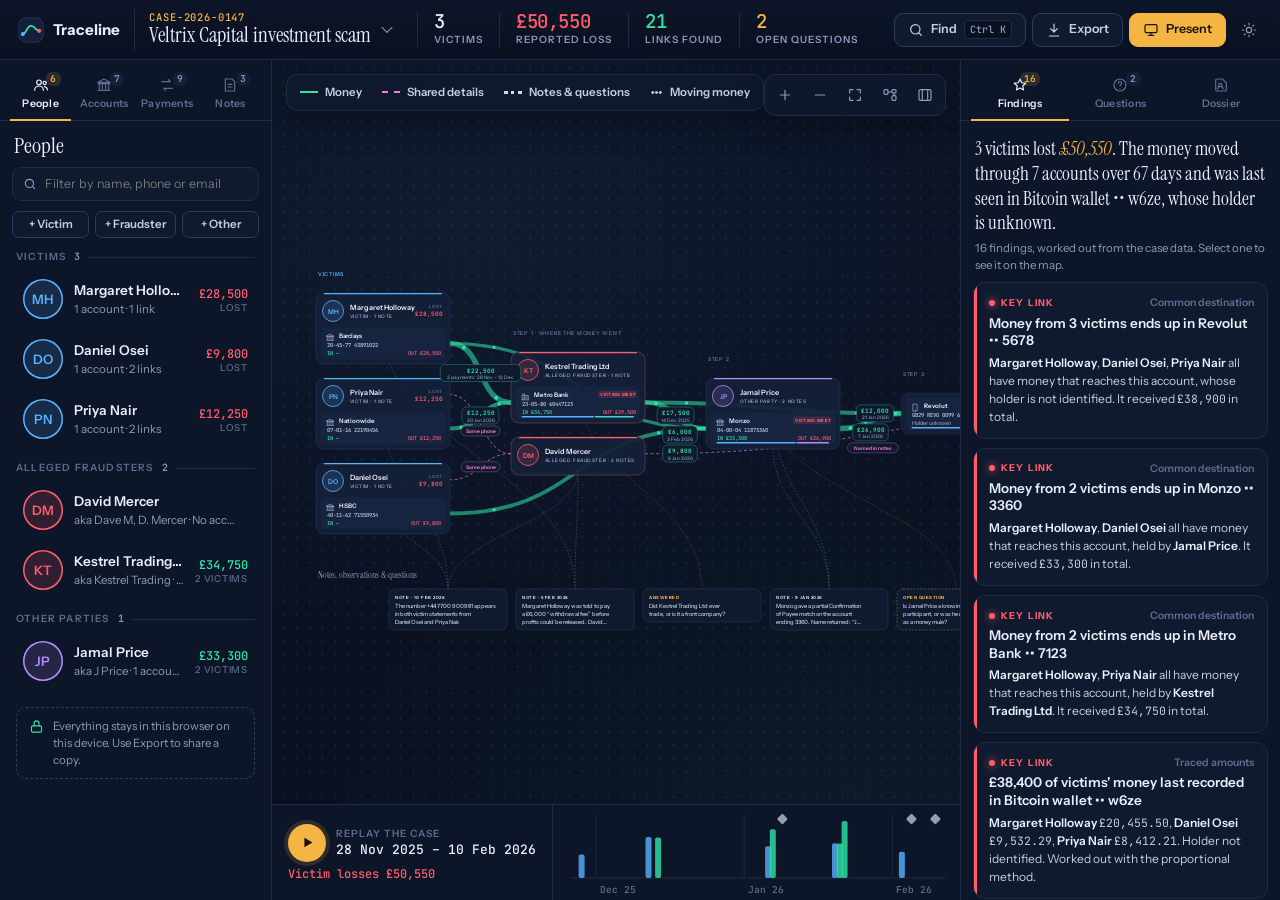
==== commit bb220b55: "Traceline: trace exact amounts per victim, and add the roadmap Traced amounts (#3): - Payments are r" ====
--- a/traceline/index.html
+++ b/traceline/index.html
@@ -272,6 +272,23 @@
 .status-answered{background:var(--money-soft);color:var(--money)}
 .count{font:600 10.5px/1 var(--mono);color:var(--muted);background:var(--panel-2);border-radius:10px;padding:3px 6px}
 
+.method{display:flex;align-items:center;gap:4px;margin:8px 2px 4px;font-size:11px;color:var(--muted);flex-wrap:wrap}
+.method span{font-weight:600;letter-spacing:.08em;text-transform:uppercase;font-size:9.5px;margin-right:4px}
+.method button{border:1px solid var(--line-2);background:transparent;border-radius:7px;padding:3px 8px;font-size:11px;font-weight:600;color:var(--text-2)}
+.method button.on{background:var(--gold-soft);border-color:var(--gold);color:var(--gold)}
+.method-note{font-size:11px;color:var(--faint);margin:2px 2px 8px;line-height:1.45}
+.stack{display:flex;height:10px;border-radius:5px;overflow:hidden;gap:2px;margin:4px 2px 8px;background:var(--panel)}
+.stack i{display:block;height:100%}
+.trace-row{display:grid;grid-template-columns:10px minmax(0,1fr) auto auto;gap:9px;align-items:center;padding:6px 2px;border-bottom:1px solid var(--line);font-size:12.5px}
+.trace-row i{width:10px;height:10px;border-radius:3px}
+.trace-row span:nth-child(2),.trace-row button{white-space:nowrap;overflow:hidden;text-overflow:ellipsis;min-width:0}
+.trace-row button{border:0;background:none;padding:0;font-weight:600;color:var(--text);text-align:left}
+.trace-row button:hover{color:var(--gold)}
+.trace-row .mono{font-size:12px}
+.trace-row .still{color:var(--muted);font-size:11px}
+.trace-row .pct{font:500 11px var(--mono);color:var(--muted);min-width:34px;text-align:right}
+.accounted{font-size:11.5px;color:var(--question);margin:8px 2px 0}
+.accounted.ok{color:var(--money)}
 .dossier-hero{display:grid;grid-template-columns:62px 1fr;gap:14px;align-items:center;margin:2px 2px 12px}
 .dossier-hero .av{width:62px;height:62px;font-size:19px;box-shadow:inset 0 0 0 2px var(--c),0 0 0 6px var(--soft)}
 .dossier-hero .acard-ic{width:62px;height:62px;border-radius:16px}
@@ -1164,9 +1181,16 @@
       <text class="row-num" x="${r.x + 12}" y="${r.y + 39}">${esc(clip(a.number || 'No number', 33))}</text>
       ${holderTxt ? `<text class="row-num" x="${r.x + 12}" y="${r.y + 55}" style="fill:var(--muted);font-family:var(--sans)">${esc(clip(holderTxt, 32))}</text>` :
         `<text class="row-in" x="${r.x + 12}" y="${r.y + 55}">IN ${inn ? money(inn, true) : '—'}</text><text class="row-out" x="${r.x + r.w - 10}" y="${r.y + 55}">OUT ${out ? money(out, true) : '—'}</text>`}
-      ${tagSvg}</g>`;
+      ${tagSvg}${compBar(a.id, r)}</g>`;
   });
   return s + '</g>';
+}
+function compBar(accId, r) {
+  const rec = A.trace?.received.get(accId); if (!rec || !rec.size) return '';
+  const entries = [...rec].sort((a, b) => (a[0] === 'other') - (b[0] === 'other') || b[1] - a[1]), total = entries.reduce((s, [, c]) => s + c, 0);
+  let x = r.x + 12, w = r.w - 24, out = `<title>${esc(entries.map(([s, c]) => `${srcName(s)} ${p2m(c)}`).join(' · '))}</title>`;
+  entries.forEach(([s, c]) => { const sw = w * c / total; out += `<rect class="comp" x="${x.toFixed(1)}" y="${r.y + r.h - 5}" width="${Math.max(0, sw - 1).toFixed(1)}" height="3" rx="1.5" fill="${s === 'other' ? tok('line-2') : victimColor(s)}"/>`; x += sw; });
+  return `<g class="compbar">${out}</g>`;
 }
 function chipSVG(n) {
   const r = geo.get(n.id), c = r.chip, q = n.kind === 'question';
@@ -1297,6 +1321,114 @@
 function resetView() { sel = null; focusFinding = null; tlT = null; fitPending = true; }
 let fitPending = true;
 function zoomAt(f, cx, cy) { const z = Math.min(2.4, Math.max(0.2, view.z * f)); view.x = cx - (cx - view.x) * (z / view.z); view.y = cy - (cy - view.y) * (z / view.z); view.z = z; applyView(); }
+
+/* =====================================================================
+   Traced amounts: how much of each victim's money went where.
+   Payments are replayed in date order in whole pennies, so every victim's
+   money is fully accounted for (still held somewhere, or returned).
+   Methods:
+   - 'prorata' (proportional): each payment out carries the same mix of
+     victims' money as the account held at that moment.
+   - 'fifo' (first in, first out): the money that arrived first leaves first.
+   Money leaving an account beyond what victims put in is "other funds"
+   (the holder's own or untraced money). Undated payments are left out.
+   ===================================================================== */
+const TRACE_METHODS = { prorata: 'Proportional', fifo: 'First in, first out' };
+const VIC_COLORS = ['#57b2ff', '#b58cff', '#3fd6d0', '#ffb45e', '#ff86b0', '#a8e063', '#7d9bff', '#f7d774'];
+function victimColor(id) { const vs = state.people.filter(p => p.role === 'victim'); const i = vs.findIndex(p => p.id === id); return i < 0 ? tok('faint') : VIC_COLORS[i % VIC_COLORS.length]; }
+function traceFunds(method) {
+  const own = A.ownerId, P = A.personById, add = (m, k, v) => m.set(k, (m.get(k) || 0) + v);
+  const victimOf = id => P.get(own.get(id))?.role === 'victim' ? own.get(id) : null;
+  const txs = state.transactions.map((t, i) => ({ t, i })).filter(x => x.t.date && A.accById.has(x.t.from) && A.accById.has(x.t.to) && x.t.from !== x.t.to && x.t.amount > 0)
+    .sort((a, b) => a.t.date.localeCompare(b.t.date) || a.i - b.i).map(x => x.t);
+  const undated = state.transactions.filter(t => !t.date && t.amount > 0).length;
+  const lots = new Map(), received = new Map(), perTx = new Map(), returned = new Map();
+  for (const t of txs) {
+    const amt = Math.round(t.amount * 100), vf = victimOf(t.from), vt = victimOf(t.to);
+    if (vf && vt === vf) continue;                       // moving between a victim's own accounts
+    const parts = new Map();
+    if (vf) parts.set(vf, amt);
+    else {
+      const pot = lots.get(t.from) || [], avail = pot.reduce((s, l) => s + l.c, 0), take = Math.min(amt, avail);
+      if (take > 0) {
+        if (method === 'fifo') { let need = take; while (need > 0 && pot.length) { const l = pot[0], k = Math.min(need, l.c); add(parts, l.src, k); l.c -= k; need -= k; if (!l.c) pot.shift(); } }
+        else {
+          const bySrc = new Map(); pot.forEach(l => add(bySrc, l.src, l.c));
+          const sh = [...bySrc].map(([s, c]) => { const exact = c * take / avail; return { s, exact, f: Math.floor(exact) }; });
+          let used = sh.reduce((s, x) => s + x.f, 0);
+          sh.sort((a, b) => (b.exact - b.f) - (a.exact - a.f));
+          for (let i = 0; used < take; i++, used++) sh[i % sh.length].f++;   // largest remainder: pennies always add up
+          sh.forEach(x => { if (!x.f) return; add(parts, x.s, x.f); let need = x.f; for (const l of pot) { if (l.src !== x.s || !need) continue; const k = Math.min(need, l.c); l.c -= k; need -= k; } });
+          lots.set(t.from, pot.filter(l => l.c > 0));
+        }
+      }
+      if (amt > take) add(parts, 'other', amt - take);
+    }
+    perTx.set(t.id, parts);
+    if (vt) { parts.forEach((c, s) => { if (s !== 'other') add(returned, s, c); }); continue; }   // money back into a victim's account
+    const dest = lots.get(t.to) || []; parts.forEach((c, s) => dest.push({ src: s, c })); lots.set(t.to, dest);
+    const r = received.get(t.to) || new Map(); parts.forEach((c, s) => add(r, s, c)); received.set(t.to, r);
+  }
+  const holding = new Map();
+  lots.forEach((pot, acc) => { const m = new Map(); pot.forEach(l => { if (l.c) add(m, l.src, l.c); }); if (m.size) holding.set(acc, m); });
+  const byVictim = new Map();   // victim -> { held: Map(acc -> pennies), returned, total }
+  holding.forEach((m, acc) => m.forEach((c, s) => { if (s === 'other') return; if (!byVictim.has(s)) byVictim.set(s, { held: new Map(), returned: 0 }); byVictim.get(s).held.set(acc, c); }));
+  returned.forEach((c, s) => { if (!byVictim.has(s)) byVictim.set(s, { held: new Map(), returned: 0 }); byVictim.get(s).returned = c; });
+  const datedLoss = new Map();
+  txs.forEach(t => { const vf = victimOf(t.from); if (vf && victimOf(t.to) !== vf) add(datedLoss, vf, Math.round(t.amount * 100)); });
+  return { method, received, holding, perTx, byVictim, datedLoss, undated };
+}
+const p2m = c => money(Math.round(c) / 100);
+function traceFindings() {
+  const T = A.trace, out = [];
+  const holds = [...T.holding].map(([acc, m]) => ({ acc, m, v: [...m].filter(([s]) => s !== 'other') })).filter(h => h.v.length)
+    .map(h => ({ ...h, total: h.v.reduce((s, [, c]) => s + c, 0) })).sort((a, b) => b.total - a.total);
+  holds.slice(0, 3).forEach((h, i) => {
+    const a = A.accById.get(h.acc), holder = A.ownerId.get(h.acc);
+    const edges = new Set(), nodes = new Set([h.acc]);
+    h.v.forEach(([vid]) => { nodes.add(vid); const tr = A.trails.get(vid); if (tr && tr.reached.includes(h.acc)) { const p = tr.pathTo(h.acc); p.ids.forEach(x => nodes.add(x)); p.es.forEach(x => edges.add(x)); } });
+    out.push({ sev: i === 0 ? 'high' : 'med', kind: 'Traced amounts',
+      title: `${p2m(h.total)} of victims' money last recorded in ${accLabel(a)}`,
+      text: `${h.v.sort((x, y) => y[1] - x[1]).map(([vid, c]) => `<b>${esc(A.personById.get(vid)?.name || '')}</b> <span class="mono">${p2m(c)}</span>`).join(', ')}. ${holder ? `Held by <b>${esc(A.personById.get(holder).name)}</b>.` : 'Holder not identified.'} Worked out with the ${TRACE_METHODS[T.method].toLowerCase()} method.`,
+      nodes: [...nodes], edges: [...edges], target: null });
+  });
+  return out;
+}
+function methodSwitch() {
+  const m = A.trace.method;
+  return `<div class="method"><span>Method</span>${Object.entries(TRACE_METHODS).map(([k, l]) => `<button type="button" class="${k === m ? 'on' : ''}" data-method="${k}">${l}</button>`).join('')}</div>
+    <p class="method-note">${m === 'fifo' ? 'The money that arrived first is treated as leaving first.' : 'Each payment out carries the same mix of victims’ money the account held at that moment.'}${A.trace.undated ? ` ${A.trace.undated} payment${A.trace.undated > 1 ? 's' : ''} without a date ${A.trace.undated > 1 ? 'are' : 'is'} not included.` : ''}</p>`;
+}
+function stackBar(entries, total) {
+  return `<div class="stack">${entries.map(([s, c]) => `<i style="width:${(c / total * 100).toFixed(2)}%;background:${s === 'other' ? 'var(--line-2)' : victimColor(s)}" title="${esc(s === 'other' ? 'Other funds' : A.personById.get(s)?.name || '')}: ${p2m(c)}"></i>`).join('')}</div>`;
+}
+function srcName(s) { return s === 'other' ? 'Other funds' : A.personById.get(s)?.name || 'Unknown'; }
+function tracedAccountHTML(accId) {
+  const rec = A.trace.received.get(accId), hold = A.trace.holding.get(accId) || new Map();
+  if (!rec || !rec.size) return '';
+  const entries = [...rec].sort((a, b) => (a[0] === 'other') - (b[0] === 'other') || b[1] - a[1]), total = entries.reduce((s, [, c]) => s + c, 0);
+  return `<div class="sub-h">Whose money came in</div>${methodSwitch()}${stackBar(entries, total)}
+    ${entries.map(([s, c]) => `<div class="trace-row"><i style="background:${s === 'other' ? 'var(--line-2)' : victimColor(s)}"></i><span>${esc(srcName(s))}</span><span class="mono">${p2m(c)}</span><span class="mono still">${hold.get(s) ? p2m(hold.get(s)) + ' still here' : 'moved on'}</span></div>`).join('')}`;
+}
+function tracedVictimHTML(vid) {
+  const b = A.trace.byVictim.get(vid), loss = A.trace.datedLoss.get(vid) || 0;
+  if (!b || !loss) return '';
+  const held = [...b.held].sort((x, y) => y[1] - x[1]), accounted = held.reduce((s, [, c]) => s + c, 0) + b.returned;
+  const ok = Math.abs(accounted - loss) < 1;
+  return `<div class="sub-h">Where the money is now</div>${methodSwitch()}
+    ${held.map(([acc, c]) => `<div class="trace-row"><i style="background:${victimColor(vid)}"></i><button type="button" data-goto="${acc}">${esc(accHolderName(acc) === accLabel(A.accById.get(acc)) ? accLabel(A.accById.get(acc)) : accHolderName(acc) + ' · ' + accLabel(A.accById.get(acc)))}</button><span class="mono">${p2m(c)}</span><span class="pct">${Math.round(c / loss * 100)}%</span></div>`).join('')}
+    ${b.returned ? `<div class="trace-row"><i style="background:var(--money)"></i><span>Returned to victim accounts</span><span class="mono">${p2m(b.returned)}</span><span class="pct">${Math.round(b.returned / loss * 100)}%</span></div>` : ''}
+    <p class="accounted ${ok ? 'ok' : ''}">${ok ? '✓ ' : ''}${p2m(accounted)} of ${p2m(loss)} accounted for${ok ? '' : ' (check undated payments)'}</p>`;
+}
+function tracedHolderHTML(pid) {
+  const accIds = state.accounts.filter(a => A.ownerId.get(a.id) === pid).map(a => a.id), add = (m, k, v) => m.set(k, (m.get(k) || 0) + v);
+  const rec = new Map(), hold = new Map();
+  accIds.forEach(id => { (A.trace.received.get(id) || new Map()).forEach((c, s) => add(rec, s, c)); (A.trace.holding.get(id) || new Map()).forEach((c, s) => add(hold, s, c)); });
+  if (!rec.size) return '';
+  const entries = [...rec].sort((a, b) => (a[0] === 'other') - (b[0] === 'other') || b[1] - a[1]), total = entries.reduce((s, [, c]) => s + c, 0);
+  return `<div class="sub-h">Victims' money received</div>${methodSwitch()}${stackBar(entries, total)}
+    ${entries.map(([s, c]) => `<div class="trace-row"><i style="background:${s === 'other' ? 'var(--line-2)' : victimColor(s)}"></i><span>${esc(srcName(s))}</span><span class="mono">${p2m(c)}</span><span class="mono still">${hold.get(s) ? p2m(hold.get(s)) + ' still held' : 'moved on'}</span></div>`).join('')}`;
+}
 
 /* =====================================================================
    Panels
@@ -1419,6 +1551,7 @@
       <div class="tile"><b>${A.ownerId.get(r.id) ? esc(clip(personName(A.ownerId.get(r.id)), 16)) : '<span style="color:var(--question)">Unknown</span>'}</b><span>Holder</span></div><div class="tile"><b>${vs.length}</b><span>Victims traced here</span></div></div>
       <div class="d-actions"><button class="btn small" data-edit="${r.id}" type="button">Edit account</button><button class="btn small" data-ask="${r.id}" type="button">Ask a question</button></div>
       ${vs.length ? `<div class="sub-h">Money traced from</div>${vs.map(v => `<div class="conn"><i style="--c:var(--victim)"></i><div><button type="button" data-goto="${v}">${esc(personName(v))}</button><small>${esc(A.trails.get(v).pathTo(r.id).ids.map(id => accHolderName(id)).join(' → '))}</small></div></div>`).join('')}` : ''}
+      ${tracedAccountHTML(r.id)}
       <div class="sub-h">Payments · ${pays.length}</div>${pays.map(x => `<div class="conn"><i style="--c:${x.to === r.id ? 'var(--money)' : 'var(--fraud)'}"></i><div style="flex:1"><button type="button" data-goto="${x.id}">${x.to === r.id ? 'From ' + esc(accHolderName(x.from)) : 'To ' + esc(accHolderName(x.to))}</button><small>${fmtDate(x.date)}${x.reference ? ' · Ref ' + esc(x.reference) : ''}</small></div><span class="mono" style="color:${x.to === r.id ? 'var(--money)' : 'var(--fraud)'}">${x.to === r.id ? '+' : '−'}${money(x.amount)}</span></div>`).join('') || '<p class="empty-note">No payments recorded.</p>'}
       <div class="sub-h">Other links</div>${linksHTML([r.id])}`;
   }
@@ -1443,6 +1576,7 @@
     <div class="tiles">${tiles.map(([v, l, c]) => `<div class="tile"><b ${c ? `style="color:${c}"` : ''}>${v}</b><span>${l}</span></div>`).join('')}</div>
     <div class="d-actions"><button class="btn small primary" type="button" data-act="replay">Replay trail</button><button class="btn small" data-edit="${r.id}" type="button">Edit</button><button class="btn small" data-add-acc="${r.id}" type="button">+ Account</button><button class="btn small" data-ask="${r.id}" type="button">Ask a question</button></div>
     ${r.notes ? `<p style="font-size:12.5px;color:var(--text-2);margin:12px 2px 0;line-height:1.55">${esc(r.notes)}</p>` : ''}
+    ${r.role === 'victim' ? tracedVictimHTML(r.id) : tracedHolderHTML(r.id)}
     ${accs.length ? `<div class="sub-h">Accounts</div>${accs.map(a => `<div class="conn"><i style="--c:var(--account)"></i><div><button type="button" data-goto="${a.id}">${esc(accLabel(a))}</button><small class="mono">${esc(a.number || '')}</small></div></div>`).join('')}` : ''}
     ${trail}<div class="sub-h">Links &amp; reasons</div>${linksHTML([r.id, ...accIds])}`;
 }
@@ -1476,6 +1610,11 @@
 });
 function renderAllUnsafe() {
   A = analyse();
+  A.trace = traceFunds(state.meta.tracing === 'fifo' ? 'fifo' : 'prorata');
+  A.findings.push(...traceFindings());
+  const order = { high: 0, med: 1, info: 2 }, kindOrder = k => k === 'Common destination' ? 0 : k === 'Traced amounts' ? 1 : 2;
+  A.findings.sort((a, b) => order[a.sev] - order[b.sev] || kindOrder(a.kind) - kindOrder(b.kind));
+  A.findings.forEach((f, i) => f.id = 'f' + i);
   if (focusFinding && !A.findings.some(f => f.id === focusFinding)) focusFinding = null;
   if (sel && !sel.startsWith('edge:') && !A.nodeMap.has(sel) && !state.transactions.some(t => t.id === sel)) sel = null;
   renderKpis(); renderLeft(); renderRight(); renderMap(); renderTimeline();
@@ -1753,7 +1892,9 @@
   const facts = [];
   if (pays.length) facts.push(`${pays.length} payment${pays.length > 1 ? 's' : ''}${pays[0].date ? `, ${fmtDate(pays[0].date)} to ${fmtDate(pays[pays.length - 1].date)}` : ''}`);
   if (holders.length) facts.push(`Money reached ${holders.map(p => p.name).join(', ')}`);
-  if (ends.length) facts.push(`Last seen in ${ends.map(id => accLabel(A.accById.get(id))).join(', ')}`);
+  const top = A.trace && [...(A.trace.byVictim.get(v.id)?.held || [])].sort((a, b) => b[1] - a[1])[0];
+  if (top) facts.push(`${p2m(top[1])} traced to ${accLabel(A.accById.get(top[0]))}`);
+  else if (ends.length) facts.push(`Last seen in ${ends.map(id => accLabel(A.accById.get(id))).join(', ')}`);
   const hs = trailFor(v.id);
   const frame = [...hs.n].filter(id => { const k = A.nodeMap.get(id)?.kind; return k !== 'note' && k !== 'question'; });
   return { v, loss: A.lossBy.get(v.id) || 0, facts, hs, frame, reachedCount: reached.length };
@@ -2057,8 +2198,9 @@
   openDialog('Case details', `${f('f-title', 'Case title', state.meta.title)}
     <div class="grid2">${f('f-ref2', 'Case reference', state.meta.ref, { mono: true })}
     <div class="field"><label for="f-cur">Currency</label><select class="input" id="f-cur">${cur.map(c => `<option ${c === state.meta.currency ? 'selected' : ''}>${c}</option>`).join('')}</select></div></div>
-    ${f('f-analyst', 'Analyst', state.meta.analyst, { ph: 'Your name' })}`,
-    () => { Object.assign(state.meta, { title: val('f-title'), ref: val('f-ref2'), currency: $('#f-cur').value, analyst: val('f-analyst') }); });
+    ${f('f-analyst', 'Analyst', state.meta.analyst, { ph: 'Your name' })}
+    <div class="field"><label for="f-trace">Tracing method for amounts</label><select class="input" id="f-trace"><option value="prorata" ${state.meta.tracing !== 'fifo' ? 'selected' : ''}>Proportional: each payment out carries the account's current mix</option><option value="fifo" ${state.meta.tracing === 'fifo' ? 'selected' : ''}>First in, first out: earliest money leaves first</option></select></div>`,
+    () => { Object.assign(state.meta, { title: val('f-title'), ref: val('f-ref2'), currency: $('#f-cur').value, analyst: val('f-analyst'), tracing: $('#f-trace').value }); });
 }
 function openEditorFor(id) {
   const p = state.people.find(x => x.id === id); if (p) return editPerson(p);
@@ -2265,6 +2407,7 @@
 $('#left-body').addEventListener('dblclick', e => { const p = e.target.closest('[data-pick]'); if (p) openEditorFor(p.dataset.pick); });
 $('#rtabs').addEventListener('click', e => { const t = e.target.closest('[data-rtab]'); if (t) { rightTab = t.dataset.rtab; renderRight(); } });
 function onRailAction(e) {
+  const mt = e.target.closest('[data-method]'); if (mt) { state.meta.tracing = mt.dataset.method; save(); renderAll(); toast('Traced amounts: ' + TRACE_METHODS[mt.dataset.method].toLowerCase() + ' method'); return; }
   const f = e.target.closest('[data-finding]');
   if (f) { focusFinding = focusFinding === f.dataset.finding ? null : f.dataset.finding; sel = null; applyState(); renderRight(); if (focusFinding) { flyToIds(A.findings.find(x => x.id === focusFinding).nodes); if (matchMedia('(max-width:900px)').matches) closeDrawers(); } else fit(); return; }
   const ed = e.target.closest('[data-edit]'); if (ed) return openEditorFor(ed.dataset.edit);
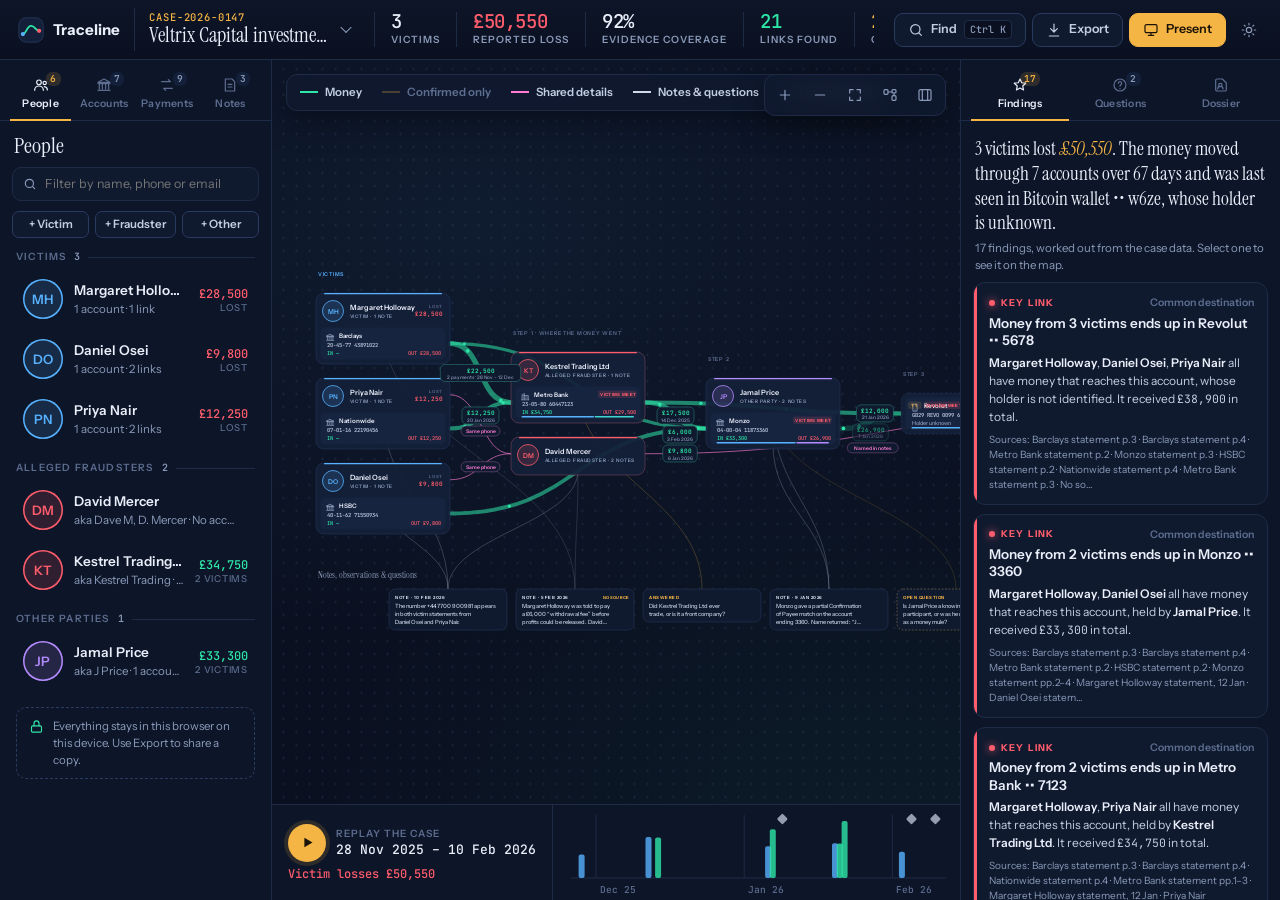
==== commit 875a6cba: "Traceline: add sources and confidence to case evidence" ====
--- a/traceline/index.html
+++ b/traceline/index.html
@@ -188,9 +188,18 @@
 .edge{fill:none;transition:opacity .25s,stroke-width .2s}
 .edge.money{stroke:var(--money);stroke-opacity:.55;stroke-linecap:round}
 .edge.money.hl{stroke-opacity:.95}
-.edge.shared{stroke:var(--shared);stroke-width:1.6;stroke-dasharray:6 5;opacity:.8}
-.edge.mention{stroke:var(--note);stroke-width:1.3;stroke-dasharray:1.5 5;stroke-linecap:round;opacity:.35}
+.edge.reported{opacity:.72}
+.edge.suspected{opacity:.34;stroke-dasharray:7 7}
+.edge.suspected.hl{opacity:.72}
+.elab.suspected{opacity:.62}
+.edge-question{fill:var(--question);font:700 15px var(--sans);text-anchor:middle;pointer-events:none}
+.source-tag{fill:var(--question);font:700 8px var(--sans);letter-spacing:.04em}
+.edge.shared{stroke:var(--shared);stroke-width:1.6;opacity:.8}
+.edge.mention{stroke:var(--note);stroke-width:1.3;stroke-linecap:round;opacity:.35}
 .edge.mention.q{stroke:var(--question)}
+.edge.shared.reported{opacity:.55}.edge.mention.reported{opacity:.22}
+.edge.shared.suspected,.edge.mention.suspected{stroke-dasharray:8 7;opacity:.34}
+.dim .edge-question:not(.hl){opacity:.04}
 .hit{fill:none;stroke:transparent;stroke-width:16;cursor:pointer;pointer-events:stroke}
 .pt{fill:var(--money)}
 :root[data-look="light"] .pt{fill:#06744f}
@@ -313,6 +322,9 @@
 .conn small{display:block;color:var(--muted);font-size:11.5px;line-height:1.45}
 .conn button{border:0;background:none;padding:0;font-weight:600;color:var(--text);text-align:left}
 .conn button:hover{color:var(--gold)}
+.evidence{margin:12px 0;padding:10px 12px;border:1px solid var(--line);border-radius:10px;background:var(--panel);font-size:12px}
+.evidence .sub-h{margin:0 0 6px}.evidence-row{display:flex;justify-content:space-between;gap:8px;padding:4px 0;color:var(--text-2)}
+.evidence-row small{color:var(--muted);text-align:right}.evidence-row.unsourced{color:var(--question)}
 .kv{display:grid;grid-template-columns:92px 1fr;gap:5px 10px;font-size:12.5px;margin:12px 2px}
 .kv dt{color:var(--muted)} .kv dd{margin:0;overflow-wrap:anywhere}
 
@@ -400,6 +412,8 @@
 .s-facts li::before{content:"";position:absolute;left:0;top:.55em;width:8px;height:8px;border-radius:50%;background:var(--gold)}
 .s-cap{font-size:clamp(14px,1.3vw,18px);color:var(--muted);max-width:90ch;margin:10px 0 0;line-height:1.5}
 .s-cap b{color:inherit}
+.s-evidence{font-size:12px;color:var(--muted);margin:8px 0 0;line-height:1.35}
+.s-legend{font-size:11px;color:var(--faint);margin-top:5px}
 .s-graphic{flex:1;min-height:0;display:flex;align-items:center;margin-top:18px}
 .s-graphic svg{width:100%;height:100%;max-height:100%}
 .slide.on .tlg-line{stroke-dasharray:1;stroke-dashoffset:1;animation:draw 2.4s cubic-bezier(.4,0,.2,1) .3s forwards}
@@ -452,6 +466,9 @@
   .cs-title{font-size:18px}
   .f-tl{right:14px}
   .chips{overflow-x:auto;scrollbar-width:none;max-width:calc(100vw - 28px)}
+  .p-bar{display:grid;grid-template-columns:auto auto auto auto;justify-content:space-between;gap:6px;padding:8px}
+  .p-dots{display:none}
+  #p-pptx{grid-column:1/-1;grid-row:2}
   .f-tr{top:60px}
   .tl-ctrl{min-width:0;padding:0 10px}
   .tl-ctrl .tl-sub,.tl-ctrl .tl-loss{display:none}
@@ -506,8 +523,9 @@
     <div class="float f-tl">
       <div class="glass chips" id="chips">
         <button type="button" class="chip" data-layer="money" aria-pressed="true" style="--c:var(--money)"><i></i>Money</button>
-        <button type="button" class="chip" data-layer="shared" aria-pressed="true" style="--c:var(--shared)"><i class="dash"></i>Shared details</button>
-        <button type="button" class="chip" data-layer="mention" aria-pressed="true" style="--c:var(--note)"><i class="dot"></i>Notes &amp; questions</button>
+        <button type="button" class="chip" data-layer="confirmed" aria-pressed="false" style="--c:var(--gold)"><i></i>Confirmed only</button>
+        <button type="button" class="chip" data-layer="shared" aria-pressed="true" style="--c:var(--shared)"><i></i>Shared details</button>
+        <button type="button" class="chip" data-layer="mention" aria-pressed="true" style="--c:var(--note)"><i></i>Notes &amp; questions</button>
         <button type="button" class="chip" data-layer="flow" aria-pressed="true" style="--c:var(--money)"><svg class="i" viewBox="0 0 24 24" style="width:13px;height:13px"><circle cx="5" cy="12" r="2" fill="currentColor"/><circle cx="12" cy="12" r="2" fill="currentColor"/><circle cx="19" cy="12" r="2" fill="currentColor"/></svg>Moving money</button>
       </div>
     </div>
@@ -625,7 +643,7 @@
 const ACC_TYPE = { bank: 'Bank account', business: 'Business account', card: 'Card', payment: 'Payment app / e-money', crypto: 'Crypto wallet', other: 'Other' };
 
 function exampleCase() {
-  return {
+  const sample = {
     meta: { title: 'Veltrix Capital investment scam', ref: 'CASE-2026-0147', currency: 'GBP', analyst: '' },
     people: [
       { id: 'p1', role: 'victim', name: 'Margaret Holloway', aliases: '', phone: '07700 900412', email: '', notes: 'Met “David” on a dating app in Nov 2025. Persuaded to invest in a crypto trading platform called Veltrix Capital.' },
@@ -667,6 +685,21 @@
     ],
     pos: {}
   };
+  const sources = {
+    p1: 'Margaret Holloway statement, 12 Jan', p2: 'Daniel Osei statement, 8 Jan', p3: 'Priya Nair statement, 22 Jan',
+    s1: 'Victim statements, 12 and 22 Jan', s2: 'Kestrel invoices and Companies House', o1: 'Monzo confirmation of payee, 9 Jan',
+    a1: 'Barclays statement p.3', a2: 'HSBC statement p.2', a3: 'Nationwide statement p.4',
+    a4: 'Metro Bank statement pp.1–3', a5: 'Monzo statement pp.2–4', a7: 'WhatsApp message, 22 Jan',
+    t1: 'Barclays statement p.3', t2: 'Barclays statement p.4', t3: 'Metro Bank statement p.2',
+    t4: 'HSBC statement p.2', t5: 'Monzo statement p.3', t6: 'Nationwide statement p.4',
+    t7: 'Metro Bank statement p.3', t8: 'Revolut transaction record, 22 Jan', t9: 'Barclays statement p.5',
+    n1: 'Monzo confirmation of payee, 9 Jan', n3: 'Daniel and Priya statements', q3: 'Companies House filing history'
+  };
+  for (const k of ['people', 'accounts', 'transactions', 'notes', 'questions']) sample[k].forEach(r => {
+    r.source = sources[r.id] || '';
+    r.confidence = r.id === 'a6' || r.id === 't5' ? 'suspected' : r.source ? 'confirmed' : 'reported';
+  });
+  return sample;
 }
 function emptyCase() {
   return { meta: { title: 'Untitled case', ref: 'CASE-' + new Date().getFullYear() + '-' + String(Math.floor(Math.random() * 9000) + 1000), currency: 'GBP', analyst: '' }, people: [], accounts: [], transactions: [], notes: [], questions: [], pos: {} };
@@ -684,6 +717,10 @@
   base.accounts.forEach(a => { if (!ACC_TYPE[a.type]) a.type = 'bank'; ['holder', 'institution', 'number', 'notes'].forEach(k => a[k] = a[k] == null ? '' : String(a[k])); });
   base.notes.forEach(n => { n.text = String(n.text ?? ''); n.date = parseDate(n.date) || ''; });
   base.questions.forEach(q => { q.text = String(q.text ?? ''); q.status = q.status === 'answered' ? 'answered' : 'open'; q.answer = String(q.answer ?? ''); });
+  for (const k of ['people', 'accounts', 'transactions', 'notes', 'questions']) base[k].forEach(r => {
+    r.source = String(r.source ?? '').trim();
+    r.confidence = ['confirmed', 'reported', 'suspected'].includes(r.confidence) ? r.confidence : 'reported';
+  });
   ['title', 'ref', 'analyst'].forEach(k => base.meta[k] = base.meta[k] == null ? '' : String(base.meta[k]));
   try { new Intl.NumberFormat(undefined, { style: 'currency', currency: base.meta.currency }); } catch (_) { base.meta.currency = 'GBP'; }
   const seen = new Set();
@@ -735,6 +772,17 @@
 const accIcon = (t, cls = 'i') => `<svg class="${cls}" viewBox="0 0 24 24"><path d="${ICON[t] || ICON.other}"/></svg>`;
 const accCard = a => `<span class="acard-ic r-account">${accIcon(a.type)}</span>`;
 const plain = html => String(html).replace(/<[^>]+>/g, '').replace(/&amp;/g, '&').replace(/&lt;/g, '<').replace(/&gt;/g, '>').replace(/&quot;/g, '"').replace(/&#39;/g, "'");
+const confidenceName = c => ({ confirmed: 'Confirmed', reported: 'Reported', suspected: 'Suspected' })[c] || 'Reported';
+const weaker = records => ['suspected', 'reported', 'confirmed'].find(c => records.some(r => (r?.confidence || 'reported') === c)) || 'reported';
+const sourceName = r => r?.source?.trim() || 'No source';
+const evidenceRecordName = r => 'amount' in r ? `Payment ${fmtDate(r.date)} · ${money(r.amount)}` : 'institution' in r ? accLabel(r) : 'role' in r ? r.name : 'answer' in r ? 'Question answer' : 'Note';
+function factRecords() { return [...state.people, ...state.accounts, ...state.transactions, ...state.notes, ...state.questions.filter(q => q.status === 'answered' && q.answer.trim())]; }
+function evidenceCoverage() { const all = factRecords(), sourced = all.filter(r => String(r.source || '').trim()).length; return { all, sourced, missing: all.filter(r => !String(r.source || '').trim()), percent: all.length ? Math.round(sourced / all.length * 100) : 0 }; }
+function evidenceHTML(records) {
+  const unique = [...new Map(records.filter(Boolean).map(r => [r.id, r])).values()];
+  if (!unique.length) return '';
+  return `<section class="evidence"><div class="sub-h">Evidence</div>${unique.map(r => `<div class="evidence-row ${r.source ? '' : 'unsourced'}"><span><b>${esc(evidenceRecordName(r))}</b><br>${esc(sourceName(r))}</span><small>${confidenceName(r.confidence)}</small></div>`).join('')}</section>`;
+}
 const clip = (s, n) => { s = String(s || ''); return s.length > n ? s.slice(0, n - 1).trimEnd() + '…' : s; };
 function wrapText(text, maxChars, maxLines) {
   const words = String(text || '').split(/\s+/), lines = [];
@@ -777,7 +825,16 @@
   const nodes = [], edges = [], findings = [], suggested = [];
   const nodeMap = new Map();
   const addNode = (id, kind, ref) => { const n = { id, kind, ref }; nodes.push(n); nodeMap.set(id, n); return n; };
-  const addEdge = e => { e.id = 'e' + edges.length; edges.push(e); return e; };
+  const recordOf = id => [...S.people, ...S.accounts, ...S.notes, ...S.questions].find(r => r.id === id);
+  const addEdge = e => {
+    e.id = 'e' + edges.length;
+    e.records = e.records || e.txs || [recordOf(e.from), recordOf(e.to)].filter(Boolean);
+    e.confidence = weaker(e.records);
+    e.sources = [...new Set(e.records.map(sourceName))];
+    const namedSources = e.records.map(r => `${'from' in r ? 'Payment ' + fmtDate(r.date) : nameOf(r.id)}: ${sourceName(r)}`).join('; ');
+    e.why = `${e.automatic ? 'Found automatically. ' : ''}${e.why} Source: ${namedSources || 'No source'}.`;
+    edges.push(e); return e;
+  };
   const nameOf = id => { if (personById.has(id)) return personById.get(id).name; if (accById.has(id)) return accLabel(accById.get(id)); const n = S.notes.find(x => x.id === id); if (n) return 'Note' + (n.date ? ' of ' + fmtDate(n.date) : ''); const q = S.questions.find(x => x.id === id); if (q) return 'Question: ' + clip(q.text, 48); return 'Unknown'; };
 
   people.forEach(p => addNode(p.id, ROLE[p.role] ? p.role : 'other', p));
@@ -793,7 +850,7 @@
   const ownerId = new Map();
   accounts.forEach(a => {
     const p = nameIdx.get(normName(a.holder));
-    if (p) { ownerId.set(a.id, p.id); addEdge({ type: 'owns', from: p.id, to: a.id, why: `${p.name} is named as the holder of this account.` }); }
+    if (p) { ownerId.set(a.id, p.id); addEdge({ type: 'owns', from: p.id, to: a.id, automatic: true, records: [a], why: `${p.name} is named as the holder of this account.` }); }
   });
   const roleOfAcc = id => personById.get(ownerId.get(id))?.role || (accById.get(id)?.holder ? 'named' : 'unknown');
 
@@ -867,7 +924,7 @@
     const made = [];
     ids.forEach(id => {
       if (id === hub) return;
-      made.push(addEdge({ type: 'shared', from: hub, to: id, label: 'Same ' + rec.type, sub: rec.label,
+      made.push(addEdge({ type: 'shared', from: hub, to: id, automatic: true, label: 'Same ' + rec.type, sub: rec.label,
         why: `The ${TYPE_WORD[rec.type]} ${rec.label} appears in both records.` }));
     });
     const victims = ids.filter(id => personById.get(id)?.role === 'victim');
@@ -887,7 +944,7 @@
     findNames(text).forEach(other => {
       if (other === id || ownerId.get(id) === other) return;
       const k = [id, other].sort().join('|'); if (refPairs.has(k)) return; refPairs.add(k);
-      addEdge({ type: 'shared', from: other, to: id, label: 'Named in notes', sub: '', why: `${nameOf(other)} is named in the notes on ${nameOf(id)}.` });
+      addEdge({ type: 'shared', from: other, to: id, automatic: true, label: 'Named in notes', sub: '', why: `${nameOf(other)} is named in the notes on ${nameOf(id)}.` });
     });
   });
 
@@ -915,11 +972,11 @@
   }
   S.notes.forEach(n => {
     addNode(n.id, 'note', n);
-    mentions(n.text).forEach((why, id) => addEdge({ type: 'mention', from: n.id, to: id, why: `This note ${why}.` }));
+    mentions(n.text).forEach((why, id) => addEdge({ type: 'mention', from: n.id, to: id, automatic: true, why: `This note ${why}.` }));
   });
   S.questions.forEach(q => {
     addNode(q.id, 'question', q);
-    mentions(q.text + ' ' + (q.answer || '')).forEach((why, id) => addEdge({ type: 'mention', q: true, from: q.id, to: id, why: `This question ${why}.` }));
+    mentions(q.text + ' ' + (q.answer || '')).forEach((why, id) => addEdge({ type: 'mention', q: true, from: q.id, to: id, automatic: true, why: `This question ${why}.` }));
   });
 
   // ---- Money trail: follow payments forward in date order from each victim
@@ -1043,7 +1100,7 @@
 const GW = 268, PAD = 9, HEAD = 58, ROW = 64, RGAP = 6, COL_W = 390, G_GAP = 28, CHIP_W = 236;
 let A = null, geo = new Map(), groups = [], layoutBounds = null;
 let view = { x: 0, y: 0, z: 1 };
-let layers = { money: true, shared: true, mention: true, flow: true };
+let layers = { money: true, shared: true, mention: true, flow: true, confirmed: false };
 let sel = null;          // selected entity id
 let focusFinding = null; // finding id
 let tlT = null;          // timeline playhead (ISO date) or null for all
@@ -1165,13 +1222,13 @@
       <circle class="hd-av" cx="${cx}" cy="${cy}" r="21"/><text class="hd-ini" x="${cx}" y="${cy + 1}">${esc(initials(p.name))}</text>
       <text class="hd-name" x="${cx + 33}" y="${cy - 3}">${esc(clip(p.name, loss ? 17 : 23))}</text>
       <text class="hd-role" x="${cx + 33}" y="${cy + 14}">${ROLE_WORD[role] || 'Person'}${qn ? ` · ${qn} note${qn > 1 ? 's' : ''}` : ''}</text>
-      ${loss ? `<text class="hd-lossl" x="${g.x + GW - PAD - 6}" y="${cy - 6}">LOST</text><text class="hd-loss" x="${g.x + GW - PAD - 6}" y="${cy + 10}">${money(loss, true)}</text>` : ''}</g>`;
+       ${loss ? `<text class="hd-lossl" x="${g.x + GW - PAD - 6}" y="${cy - 6}">LOST</text><text class="hd-loss" x="${g.x + GW - PAD - 6}" y="${cy + 10}">${money(loss, true)}</text>` : ''}${recordTags(p, g.x + GW - 8, g.y + 12)}</g>`;
   }
   g.accs.forEach(a => {
     const r = geo.get(a.id), inn = A.inflow.get(a.id) || 0, out = A.outflow.get(a.id) || 0;
     const meet = A.findings.some(f => f.target === a.id);
     const qn = A.edges.filter(e => e.type === 'mention' && e.q && e.to === a.id).length;
-    const tags = []; if (meet) tags.push(['hot', 'VICTIMS MEET']); if (qn) tags.push(['q', '? ' + qn]);
+    const tags = []; if (!a.source) tags.push(['q', 'NO SOURCE']); if (a.confidence === 'suspected') tags.push(['q', 'SUSPECTED']); if (meet) tags.push(['hot', 'VICTIMS MEET']); if (qn) tags.push(['q', '? ' + qn]);
     let tx = r.x + r.w - 8, tagSvg = '';
     tags.forEach(([k, t]) => { const w = t.length * 5.6 + 10; tx -= w; tagSvg += `<rect class="tagbg-${k}" x="${tx}" y="${r.y + 8}" width="${w}" height="15" rx="4"/><text class="row-tag tag-${k}" x="${tx + 5}" y="${r.y + 18.5}">${t}</text>`; tx -= 4; });
     const holderTxt = g.person ? '' : (a.holder ? `Holder: ${a.holder}` : 'Holder unknown');
@@ -1185,6 +1242,10 @@
   });
   return s + '</g>';
 }
+function recordTags(r, x, y) {
+  const labels = [!r.source && 'NO SOURCE', r.confidence === 'suspected' && 'SUSPECTED'].filter(Boolean);
+  return labels.map((label, i) => `<text class="source-tag" x="${x}" y="${y + i * 10}" text-anchor="end">${label}</text>`).join('');
+}
 function compBar(accId, r) {
   const rec = A.trace?.received.get(accId); if (!rec || !rec.size) return '';
   const entries = [...rec].sort((a, b) => (a[0] === 'other') - (b[0] === 'other') || b[1] - a[1]), total = entries.reduce((s, [, c]) => s + c, 0);
@@ -1196,7 +1257,7 @@
   const r = geo.get(n.id), c = r.chip, q = n.kind === 'question';
   const k = q ? (n.ref.status === 'answered' ? 'ANSWERED' : 'OPEN QUESTION') : ('NOTE' + (n.ref.date ? ' · ' + fmtDate(n.ref.date).toUpperCase() : ''));
   return `<g class="nchip ${q ? 'q' : ''} ${q && n.ref.status === 'answered' ? 'done' : ''}" data-id="${n.id}"><title>${esc(n.ref.text)}</title><rect x="${r.x}" y="${r.y}" width="${r.w}" height="${r.h}" rx="12"/>
-    <text class="nk" x="${r.x + 12}" y="${r.y + 19}">${esc(k)}</text>${c.lines.map((l, i) => `<text class="nt" x="${r.x + 12}" y="${r.y + 38 + i * 16}">${esc(l)}</text>`).join('')}</g>`;
+    <text class="nk" x="${r.x + 12}" y="${r.y + 19}">${esc(k)}</text>${(!q || n.ref.status === 'answered') ? recordTags(n.ref, r.x + r.w - 10, r.y + 19) : ''}${c.lines.map((l, i) => `<text class="nt" x="${r.x + 12}" y="${r.y + 38 + i * 16}">${esc(l)}</text>`).join('')}</g>`;
 }
 let maxFlow = 1;
 function renderMap() {
@@ -1213,14 +1274,14 @@
   let es = '', pts = '', labs = [];
   A.edges.forEach(e => {
     if (e.type === 'owns') return;
-    if (!layers[e.type]) return;
+    if (!layers[e.type] || (layers.confirmed && e.confidence !== 'confirmed')) return;
     const g = edgeGeom(e); if (!g) return;
     e._g = g;
     const w = edgeWidth(e);
-    es += `<path class="edge ${e.type}${e.q ? ' q' : ''}" data-e="${e.id}" ${e.type === 'money' ? `id="mp-${e.id}" style="stroke-width:${w.toFixed(1)}px"` : ''} d="${g.d}"/><path class="hit" data-e="${e.id}" d="${g.d}"><title>${esc(e.why)}</title></path>`;
+    es += `<path class="edge ${e.type} ${e.confidence}${e.q ? ' q' : ''}" data-e="${e.id}" ${e.type === 'money' ? `id="mp-${e.id}" style="stroke-width:${w.toFixed(1)}px"` : ''} d="${g.d}"/><path class="hit" data-e="${e.id}" d="${g.d}"><title>${esc(e.why)}</title></path>${e.confidence === 'suspected' ? `<text class="edge-question" data-e="${e.id}" x="${g.mid[0]}" y="${g.mid[1] - 16}">?</text>` : ''}`;
     if (e.type === 'money') {
       if (layers.flow) { const n = 1 + Math.round(3 * Math.sqrt(e.total / maxFlow)), dur = 3.2; for (let i = 0; i < n; i++) pts += `<circle class="pt" data-e="${e.id}" r="${(1.6 + w / 5).toFixed(1)}"><animateMotion dur="${dur}s" begin="-${(i * dur / n).toFixed(2)}s" repeatCount="indefinite" rotate="auto"><mpath href="#mp-${e.id}"/></animateMotion></circle>`; }
-      labs.push({ e, x: g.mid[0], y: g.mid[1], a: e.label, d: e.sub, h: 34, sh: false });
+      labs.push({ e, x: g.mid[0], y: g.mid[1], a: e.label, d: e.txs.some(t => !t.source) ? 'No source' : e.sub, h: 34, sh: false });
     } else if (e.type === 'shared' && e.label) labs.push({ e, x: g.mid[0], y: g.mid[1], a: e.label, d: '', h: 20, sh: true });
   });
   $('#lay-edges').innerHTML = es;
@@ -1229,7 +1290,7 @@
   for (let i = 0; i < labs.length; i++) for (let j = 0; j < i; j++) { const a = labs[j], b = labs[i]; if (Math.abs(a.x - b.x) < 110 && b.y - a.y < (a.h + b.h) / 2 + 4) b.y = a.y + (a.h + b.h) / 2 + 4; }
   $('#lay-labels').innerHTML = labs.map(l => {
     const w = Math.max(l.a.length * (l.sh ? 6 : 7.6), l.d.length * 5.1) + 18;
-    return `<g class="elab ${l.sh ? 'sh' : ''}" data-e="${l.e.id}"><rect x="${(l.x - w / 2).toFixed(1)}" y="${(l.y - l.h / 2).toFixed(1)}" width="${w.toFixed(1)}" height="${l.h}" rx="${l.sh ? 10 : 9}"/>
+    return `<g class="elab ${l.sh ? 'sh' : ''} ${l.e.confidence}" data-e="${l.e.id}"><rect x="${(l.x - w / 2).toFixed(1)}" y="${(l.y - l.h / 2).toFixed(1)}" width="${w.toFixed(1)}" height="${l.h}" rx="${l.sh ? 10 : 9}"/>
       <text class="amt" x="${l.x.toFixed(1)}" y="${(l.y + (l.sh ? 3.5 : -1)).toFixed(1)}">${esc(l.a)}</text>${l.d ? `<text class="dt" x="${l.x.toFixed(1)}" y="${(l.y + 12).toFixed(1)}">${esc(l.d)}</text>` : ''}</g>`;
   }).join('');
 }
@@ -1267,7 +1328,7 @@
   svg.classList.toggle('dim', !!hs);
   $$('#lay-nodes .ent, #lay-nodes .nchip').forEach(el => { el.classList.toggle('hl', !!hs && hs.n.has(el.dataset.id)); el.classList.toggle('sel', el.dataset.id === sel); });
   $$('#lay-nodes .gnode').forEach(el => { const g = groups.find(x => x.id === el.dataset.g); el.classList.toggle('hl', !!hs && g && g.ids.some(id => hs.n.has(id))); el.classList.toggle('focus', !!g?.person && g.person.id === sel); });
-  $$('#lay-edges .edge, #lay-labels .elab, #lay-pts .pt').forEach(el => el.classList.toggle('hl', !!hs && hs.e.has(el.dataset.e)));
+  $$('#lay-edges .edge, #lay-edges .edge-question, #lay-labels .elab, #lay-pts .pt').forEach(el => el.classList.toggle('hl', !!hs && hs.e.has(el.dataset.e)));
   // timeline: hide flows that have not happened yet
   const moneyEdges = A.edges.filter(e => e.type === 'money');
   moneyEdges.forEach(e => {
@@ -1449,8 +1510,9 @@
   return parts.join(' ') || 'Add victims, accounts and payments to start the picture.';
 }
 function renderKpis() {
-  const S = state, openQ = S.questions.filter(q => q.status !== 'answered').length, found = A.edges.filter(e => e.type !== 'owns').length;
+  const S = state, openQ = S.questions.filter(q => q.status !== 'answered').length, found = A.edges.filter(e => e.type !== 'owns').length, coverage = evidenceCoverage();
   const k = [['v', 'Victims', S.people.filter(p => p.role === 'victim').length, '', x => Math.round(x)], ['l', 'Reported loss', A.totalLoss, 'loss', x => money(Math.round(x), true)],
+    ['e', 'Evidence coverage', coverage.percent, '', x => Math.round(x) + '%'],
     ['s', 'Alleged fraudsters', S.people.filter(p => p.role === 'suspect').length, 'm', x => Math.round(x)], ['a', 'Accounts', S.accounts.length, 'm', x => Math.round(x)],
     ['k', 'Links found', found, 'links', x => Math.round(x)], ['q', 'Open questions', openQ, 'q', x => Math.round(x)]];
   if (!$('#kpis').children.length) $('#kpis').innerHTML = k.map(([id, l, , c]) => `<div class="kpi ${c}"><b id="k-${id}">0</b><span>${l}</span></div>`).join('');
@@ -1503,11 +1565,11 @@
   const body = $('#right-body');
   if (rightTab === 'findings') {
     body.innerHTML = `<p class="lede">${caseSummary()}</p><p class="lede-sub">${A.findings.length} findings, worked out from the case data. Select one to see it on the map.</p>` +
-      A.findings.map((f, i) => `<button type="button" class="finding ${f.sev} ${focusFinding === f.id ? 'on' : ''}" data-finding="${f.id}"><div class="f-head"><span class="sev">${f.sev === 'high' ? 'Key link' : f.sev === 'med' ? 'Worth checking' : 'Info'}</span><span class="f-kind">${esc(f.kind)}</span></div><div class="f-title">${esc(f.title)}</div><div class="f-text">${f.text}</div></button>`).join('');
+      A.findings.map((f, i) => `<button type="button" class="finding ${f.sev} ${focusFinding === f.id ? 'on' : ''}" data-finding="${f.id}"><div class="f-head"><span class="sev">${f.sev === 'high' ? 'Key link' : f.sev === 'med' ? 'Worth checking' : 'Info'}</span><span class="f-kind">${esc(f.kind)}</span></div><div class="f-title">${esc(f.title)}</div><div class="f-text">${f.text}<small style="display:block;margin-top:6px;color:var(--muted)">Sources: ${esc(keyLinkSources(f))}</small></div></button>`).join('');
   } else if (rightTab === 'questions') {
     const open = state.questions.filter(q => q.status !== 'answered'), done = state.questions.filter(q => q.status === 'answered');
     const chips = id => A.edges.filter(e => e.from === id).map(e => `<button type="button" class="linkchip" data-goto="${e.to}" title="${esc(e.why)}">${esc(A.nameOf(e.to))}</button>`).join('');
-    const card = q => `<div class="q-card"><div class="q-text">${esc(q.text)}</div>${q.status === 'answered' && q.answer ? `<div class="q-answer">${esc(q.answer)}</div>` : ''}<div class="q-meta"><span class="status-pill ${q.status === 'answered' ? 'status-answered' : 'status-open'}">${q.status === 'answered' ? 'Answered' : 'Open'}</span>${chips(q.id)}<span style="flex:1"></span><button class="btn small" type="button" data-edit="${q.id}">${q.status === 'answered' ? 'Edit' : 'Answer'}</button></div></div>`;
+    const card = q => `<div class="q-card"><div class="q-text">${esc(q.text)}</div>${q.status === 'answered' && q.answer ? `<div class="q-answer">${esc(q.answer)}<small style="display:block;color:var(--muted);margin-top:5px">${confidenceName(q.confidence)} · Source: ${esc(sourceName(q))}</small></div>` : ''}<div class="q-meta"><span class="status-pill ${q.status === 'answered' ? 'status-answered' : 'status-open'}">${q.status === 'answered' ? 'Answered' : 'Open'}</span>${chips(q.id)}<span style="flex:1"></span><button class="btn small" type="button" data-edit="${q.id}">${q.status === 'answered' ? 'Edit' : 'Answer'}</button></div></div>`;
     body.innerHTML = `<div class="q-add"><textarea class="input" id="q-new" placeholder="Ask an open question…"></textarea><button class="btn primary" type="button" id="q-add-btn">Add</button></div>
       <div class="sub-h">Open · ${open.length}</div>${open.map(card).join('') || '<p class="empty-note">No open questions.</p>'}
       ${A.suggested.length ? `<div class="sub-h">Gaps the map spotted · ${A.suggested.length}</div>` + A.suggested.map((s, i) => `<div class="q-card suggested"><div class="q-text">${esc(s.text)}</div><div class="q-meta"><span style="flex:1"></span><button class="btn small" type="button" data-suggest="${i}">+ Ask this</button></div></div>`).join('') : ''}
@@ -1515,33 +1577,33 @@
   } else body.innerHTML = dossierHTML();
 }
 
-const LINE = { money: ['var(--money)', ''], owns: ['var(--account)', ''], shared: ['var(--shared)', 'dash'], mention: ['var(--note)', 'dot'] };
+const LINE = { money: 'var(--money)', owns: 'var(--account)', shared: 'var(--shared)', mention: 'var(--note)' };
 function linksHTML(ids) {
   const es = A.edges.filter(e => e.type !== 'owns' && ids.some(id => e.from === id || e.to === id));
   if (!es.length) return '<p class="empty-note">No links yet.</p>';
-  return es.map(e => { const mine = ids.includes(e.from) ? e.from : e.to, other = mine === e.from ? e.to : e.from; const [c, st] = LINE[e.type];
+  return es.map(e => { const mine = ids.includes(e.from) ? e.from : e.to, other = mine === e.from ? e.to : e.from; const c = LINE[e.type];
     const dir = e.type === 'money' ? (e.from === mine ? 'Paid ' : 'Received from ') : '';
-    return `<div class="conn"><i class="${st}" style="--c:${e.q ? 'var(--question)' : c}"></i><div>${dir}<button type="button" data-goto="${other}">${esc(A.nameOf(other))}</button>${e.type === 'money' ? ` <span class="mono" style="color:var(--money)">${money(e.total)}</span>` : ''}<small>${esc(e.why)}</small></div></div>`; }).join('');
+    return `<div class="conn"><i class="${e.confidence === 'suspected' ? 'dash' : ''}" style="--c:${e.q ? 'var(--question)' : c};opacity:${e.confidence === 'reported' ? '.7' : e.confidence === 'suspected' ? '.45' : '1'}"></i><div>${dir}<button type="button" data-goto="${other}">${esc(A.nameOf(other))}</button>${e.type === 'money' ? ` <span class="mono" style="color:var(--money)">${money(e.total)}</span>` : ''}<small>${confidenceName(e.confidence)} · ${esc(e.why)}</small></div></div>`; }).join('');
 }
 function dossierHTML() {
   if (!sel) return `<p class="lede" style="margin-top:8px">Pick anyone in <em>People</em>, or any card on the map, to open their dossier.</p><p class="lede-sub">You'll see what they lost or received, the money trail, every link and the reason for it.</p>`;
   const S = state;
   if (sel.startsWith('edge:')) { const e = A.edges.find(x => 'edge:' + x.id === sel); if (!e) return '';
-    if (e.type !== 'money') return `<div class="dossier-hero r-account"><span class="acard-ic" style="--c:var(--shared);--soft:var(--shared-soft)"><svg class="i" viewBox="0 0 24 24"><path d="M10 14a4 4 0 0 0 5.7 0l3-3a4 4 0 0 0-5.7-5.7l-1 1M14 10a4 4 0 0 0-5.7 0l-3 3a4 4 0 0 0 5.7 5.7l1-1"/></svg></span><div><div class="d-role" style="--c:var(--shared)">Found link</div><div class="d-name" style="font-size:20px">${esc(A.nameOf(e.from))} ↔ ${esc(A.nameOf(e.to))}</div></div></div><p style="font-size:13px">${esc(e.why)}</p>`;
+    if (e.type !== 'money') return `<div class="dossier-hero r-account"><span class="acard-ic" style="--c:var(--shared);--soft:var(--shared-soft)"><svg class="i" viewBox="0 0 24 24"><path d="M10 14a4 4 0 0 0 5.7 0l3-3a4 4 0 0 0-5.7-5.7l-1 1M14 10a4 4 0 0 0-5.7 0l-3 3a4 4 0 0 0 5.7 5.7l1-1"/></svg></span><div><div class="d-role" style="--c:var(--shared)">Found link · ${confidenceName(e.confidence)}</div><div class="d-name" style="font-size:20px">${esc(A.nameOf(e.from))} ↔ ${esc(A.nameOf(e.to))}</div></div></div><p style="font-size:13px">${esc(e.why)}</p>${evidenceHTML(e.records)}`;
     return `<div class="dossier-hero r-money"><span class="acard-ic"><svg class="i" viewBox="0 0 24 24"><path d="M4 7h13l-3-3M20 17H7l3 3"/></svg></span><div><div class="d-role">Money flow</div><div class="d-name" style="font-size:20px">${esc(accHolderName(e.from))} → ${esc(accHolderName(e.to))}</div><div class="d-sub mono" style="color:var(--money)">${money(e.total)}</div></div></div>
-      <div class="sub-h">Payments · ${e.txs.length}</div>${e.txs.map(t => `<div class="conn"><i style="--c:var(--money)"></i><div style="flex:1"><button type="button" data-goto="${t.id}">${fmtDate(t.date)}</button><small>${esc([t.method, t.reference && 'Ref ' + t.reference, t.notes].filter(Boolean).join(' · '))}</small></div><span class="mono" style="color:var(--money)">${money(t.amount)}</span></div>`).join('')}`;
+      ${evidenceHTML(e.txs)}<div class="sub-h">Payments · ${e.txs.length}</div>${e.txs.map(t => `<div class="conn"><i style="--c:var(--money)"></i><div style="flex:1"><button type="button" data-goto="${t.id}">${fmtDate(t.date)}</button><small>${esc([t.method, t.reference && 'Ref ' + t.reference, t.notes].filter(Boolean).join(' · '))}</small></div><span class="mono" style="color:var(--money)">${money(t.amount)}</span></div>`).join('')}`;
   }
   const t = S.transactions.find(x => x.id === sel);
   if (t) return `<div class="dossier-hero r-money"><span class="acard-ic"><svg class="i" viewBox="0 0 24 24"><path d="M4 7h13l-3-3M20 17H7l3 3"/></svg></span><div><div class="d-role">Payment · ${fmtDate(t.date)}</div><div class="d-name mono" style="font-family:var(--mono);font-size:24px;color:var(--money)">${money(t.amount)}</div></div></div>
     <dl class="kv"><dt>From</dt><dd><button class="linkchip" data-goto="${t.from}">${esc(accHolderName(t.from))}</button><br><span class="mono" style="font-size:11.5px;color:var(--muted)">${esc(A.accById.get(t.from)?.number || '')}</span></dd><dt>To</dt><dd><button class="linkchip" data-goto="${t.to}">${esc(accHolderName(t.to))}</button><br><span class="mono" style="font-size:11.5px;color:var(--muted)">${esc(A.accById.get(t.to)?.number || '')}</span></dd>${t.method ? `<dt>Method</dt><dd>${esc(t.method)}</dd>` : ''}${t.reference ? `<dt>Reference</dt><dd class="mono">${esc(t.reference)}</dd>` : ''}${t.notes ? `<dt>Notes</dt><dd>${esc(t.notes)}</dd>` : ''}</dl>
-    <div class="d-actions"><button class="btn small" data-edit="${t.id}" type="button">Edit payment</button></div>`;
+    ${evidenceHTML([t])}<div class="d-actions"><button class="btn small" data-edit="${t.id}" type="button">Edit payment</button></div>`;
   const n = A.nodeMap.get(sel); if (!n) return '';
   const r = n.ref;
   if (n.kind === 'note' || n.kind === 'question') {
     const q = n.kind === 'question';
     return `<div class="dossier-hero ${q ? 'r-question' : 'r-note'}"><span class="acard-ic"><svg class="i" viewBox="0 0 24 24">${q ? '<circle cx="12" cy="12" r="9"/><path d="M9.5 9.5a2.5 2.5 0 1 1 3.5 2.3c-.6.3-1 .9-1 1.6V14M12 17.5v.01"/>' : '<path d="M5 3h10l4 4v14H5z"/><path d="M9 11h6M9 15h6"/>'}</svg></span><div><div class="d-role">${q ? (r.status === 'answered' ? 'Answered question' : 'Open question') : 'Note' + (r.date ? ' · ' + fmtDate(r.date) : '')}</div></div></div>
       <p style="font:400 19px/1.35 var(--serif);margin:0 2px 10px">${esc(r.text)}</p>${q && r.answer ? `<div class="q-answer">${esc(r.answer)}</div>` : ''}
-      <div class="d-actions"><button class="btn small" data-edit="${r.id}" type="button">${q && r.status !== 'answered' ? 'Answer' : 'Edit'}</button></div><div class="sub-h">Mentions</div>${linksHTML([r.id])}`;
+      ${(!q || r.status === 'answered') ? evidenceHTML([r]) : ''}<div class="d-actions"><button class="btn small" data-edit="${r.id}" type="button">${q && r.status !== 'answered' ? 'Answer' : 'Edit'}</button></div><div class="sub-h">Mentions</div>${linksHTML([r.id])}`;
   }
   if (n.kind === 'account') {
     const inn = A.inflow.get(r.id) || 0, out = A.outflow.get(r.id) || 0, vs = [...(A.reachedBy.get(r.id) || [])];
@@ -1551,7 +1613,7 @@
       <div class="tile"><b>${A.ownerId.get(r.id) ? esc(clip(personName(A.ownerId.get(r.id)), 16)) : '<span style="color:var(--question)">Unknown</span>'}</b><span>Holder</span></div><div class="tile"><b>${vs.length}</b><span>Victims traced here</span></div></div>
       <div class="d-actions"><button class="btn small" data-edit="${r.id}" type="button">Edit account</button><button class="btn small" data-ask="${r.id}" type="button">Ask a question</button></div>
       ${vs.length ? `<div class="sub-h">Money traced from</div>${vs.map(v => `<div class="conn"><i style="--c:var(--victim)"></i><div><button type="button" data-goto="${v}">${esc(personName(v))}</button><small>${esc(A.trails.get(v).pathTo(r.id).ids.map(id => accHolderName(id)).join(' → '))}</small></div></div>`).join('')}` : ''}
-      ${tracedAccountHTML(r.id)}
+      ${tracedAccountHTML(r.id)}${evidenceHTML([r, ...pays])}
       <div class="sub-h">Payments · ${pays.length}</div>${pays.map(x => `<div class="conn"><i style="--c:${x.to === r.id ? 'var(--money)' : 'var(--fraud)'}"></i><div style="flex:1"><button type="button" data-goto="${x.id}">${x.to === r.id ? 'From ' + esc(accHolderName(x.from)) : 'To ' + esc(accHolderName(x.to))}</button><small>${fmtDate(x.date)}${x.reference ? ' · Ref ' + esc(x.reference) : ''}</small></div><span class="mono" style="color:${x.to === r.id ? 'var(--money)' : 'var(--fraud)'}">${x.to === r.id ? '+' : '−'}${money(x.amount)}</span></div>`).join('') || '<p class="empty-note">No payments recorded.</p>'}
       <div class="sub-h">Other links</div>${linksHTML([r.id])}`;
   }
@@ -1576,7 +1638,7 @@
     <div class="tiles">${tiles.map(([v, l, c]) => `<div class="tile"><b ${c ? `style="color:${c}"` : ''}>${v}</b><span>${l}</span></div>`).join('')}</div>
     <div class="d-actions"><button class="btn small primary" type="button" data-act="replay">Replay trail</button><button class="btn small" data-edit="${r.id}" type="button">Edit</button><button class="btn small" data-add-acc="${r.id}" type="button">+ Account</button><button class="btn small" data-ask="${r.id}" type="button">Ask a question</button></div>
     ${r.notes ? `<p style="font-size:12.5px;color:var(--text-2);margin:12px 2px 0;line-height:1.55">${esc(r.notes)}</p>` : ''}
-    ${r.role === 'victim' ? tracedVictimHTML(r.id) : tracedHolderHTML(r.id)}
+    ${r.role === 'victim' ? tracedVictimHTML(r.id) : tracedHolderHTML(r.id)}${evidenceHTML([r, ...accs, ...S.transactions.filter(t => accIds.includes(t.from) || accIds.includes(t.to))])}
     ${accs.length ? `<div class="sub-h">Accounts</div>${accs.map(a => `<div class="conn"><i style="--c:var(--account)"></i><div><button type="button" data-goto="${a.id}">${esc(accLabel(a))}</button><small class="mono">${esc(a.number || '')}</small></div></div>`).join('')}` : ''}
     ${trail}<div class="sub-h">Links &amp; reasons</div>${linksHTML([r.id, ...accIds])}`;
 }
@@ -1612,6 +1674,10 @@
   A = analyse();
   A.trace = traceFunds(state.meta.tracing === 'fifo' ? 'fifo' : 'prorata');
   A.findings.push(...traceFindings());
+  const coverage = evidenceCoverage();
+  if (coverage.missing.length) A.findings.push({ sev: 'info', kind: 'Evidence', title: `${coverage.missing.length} fact${coverage.missing.length === 1 ? ' has' : 's have'} no source`,
+    text: `${coverage.sourced} of ${coverage.all.length} facts have a source (${coverage.percent}%). Add the missing sources before treating those facts as verified.`,
+    nodes: coverage.missing.filter(r => A.nodeMap.has(r.id)).map(r => r.id), edges: A.edges.filter(e => e.txs?.some(t => coverage.missing.includes(t))).map(e => e.id) });
   const order = { high: 0, med: 1, info: 2 }, kindOrder = k => k === 'Common destination' ? 0 : k === 'Traced amounts' ? 1 : 2;
   A.findings.sort((a, b) => order[a.sev] - order[b.sev] || kindOrder(a.kind) - kindOrder(b.kind));
   A.findings.forEach((f, i) => f.id = 'f' + i);
@@ -1900,6 +1966,12 @@
   return { v, loss: A.lossBy.get(v.id) || 0, facts, hs, frame, reachedCount: reached.length };
 }
 function keyLinks() { return A.findings.filter(f => f.sev === 'high' && f.kind !== 'Money trail').slice(0, 4); }
+function keyLinkSources(f) {
+  const records = [...f.edges.flatMap(id => A.edges.find(e => e.id === id)?.records || []), ...f.nodes.map(id => A.nodeMap.get(id)?.ref).filter(Boolean)];
+  const names = [...new Set(records.map(sourceName))];
+  return names.length ? clip(names.join(' · '), 180) : 'No source';
+}
+const LINE_LEGEND = 'Solid: confirmed  ·  Lighter: reported  ·  Dashed ?: suspected';
 
 /* ---------- presenter ---------- */
 let slides = [], slideIdx = 0;
@@ -1909,13 +1981,13 @@
   const involved = new Set(A.edges.filter(e => e.type === 'money').flatMap(e => [e.from, e.to])).size;
   const out = [];
   out.push({ cls: 'cover', html: `<div class="s-bg" data-mount="cover"></div><div class="s-shade"></div><div class="s-kicker">${esc(S.meta.ref)} · Case briefing · ${fmtDate(new Date().toISOString().slice(0, 10))}</div><h1 class="s-title">${esc(S.meta.title || 'Untitled case')}</h1><p class="s-lede">${caseSummary().replace(/<em>/g, '<b>').replace(/<\/em>/g, '</b>')}</p>
-    <div class="s-kpis"><div class="s-kpi"><b>${victims.length}</b><span>Victims</span></div><div class="s-kpi"><b style="color:var(--fraud)">${money(A.totalLoss, true)}</b><span>Reported loss</span></div><div class="s-kpi"><b>${involved}</b><span>Accounts in the trail</span></div><div class="s-kpi"><b style="color:var(--question)">${openQ.length}</b><span>Open questions</span></div></div>`,
+    <div class="s-kpis"><div class="s-kpi"><b>${victims.length}</b><span>Victims</span></div><div class="s-kpi"><b style="color:var(--fraud)">${money(A.totalLoss, true)}</b><span>Reported loss</span></div><div class="s-kpi"><b>${evidenceCoverage().percent}%</b><span>Evidence coverage</span></div><div class="s-kpi"><b style="color:var(--question)">${openQ.length}</b><span>Open questions</span></div></div>`,
     mount: { cover: { bounds: null, hs: null, particles: true } } });
   out.push({ html: `<div class="s-kicker">Follow the money</div><h2 class="s-title md">How the money moved</h2><div class="s-map" style="margin-top:22px" data-mount="m"></div>`, mount: { m: { bounds: null, hs: null, particles: true } } });
   victims.forEach((st, i) => out.push({ html: `<div class="s-vhead r-victim"><span class="av s-av">${esc(initials(st.v.name))}</span><div style="min-width:0"><div class="s-kicker">Victim ${i + 1} of ${victims.length}</div><h2 class="s-title md" style="margin-top:8px">${esc(st.v.name)}</h2><ul class="s-facts">${st.facts.map(f => `<li>${esc(f)}</li>`).join('')}</ul></div>
       <div class="s-vloss"><div class="s-big" style="color:var(--fraud)">${money(st.loss)}</div><div class="s-biglabel">reported lost</div></div></div><div class="s-map" style="margin-top:22px" data-mount="m"></div>`,
     mount: { m: { bounds: boundsOf(st.frame), hs: st.hs, particles: true } } }));
-  keyLinks().forEach((f, i, arr) => out.push({ html: `<div class="s-kicker">Key link ${i + 1} of ${arr.length} · ${esc(f.kind)}</div><h2 class="s-title md" style="max-width:32ch">${esc(f.title)}</h2><p class="s-cap">${f.text}</p><div class="s-map" style="margin-top:18px" data-mount="m"></div>`,
+  keyLinks().forEach((f, i, arr) => out.push({ html: `<div class="s-kicker">Key link ${i + 1} of ${arr.length} · ${esc(f.kind)}</div><h2 class="s-title md" style="max-width:32ch">${esc(f.title)}</h2><p class="s-cap">${f.text}</p><div class="s-map" style="margin-top:18px" data-mount="m"></div><p class="s-evidence">Sources: ${esc(keyLinkSources(f))}</p><div class="s-legend">${LINE_LEGEND}</div>`,
     mount: { m: { bounds: boundsOf([...withOwners(f.nodes)]), hs: hsForIds(f.nodes, f.edges), particles: true } } }));
   const tg = timelineGraphic();
   if (tg) out.push({ html: `<div class="s-kicker">Chronology</div><h2 class="s-title md">How the losses built up</h2><div class="s-graphic">${tg.svg}</div>` });
@@ -1998,7 +2070,7 @@
     kicker(sl, `${S.meta.ref || ''} · Case briefing · ${fmtDate(new Date().toISOString().slice(0, 10))}`, 0.7, 0.8);
     sl.addText(S.meta.title || 'Untitled case', { x: 0.7, y: 1.2, w: 7.6, h: 2.2, fontSize: 50, color: C.text, fontFace: HEAD, valign: 'top', margin: 0 });
     sl.addText(plain(caseSummary()), { x: 0.7, y: 3.45, w: 6.6, h: 1.3, fontSize: 16, color: C.muted, fontFace: BODY, valign: 'top', margin: 0 });
-    [[victims.length, 'VICTIMS', C.text], [money(A.totalLoss, true), 'REPORTED LOSS', C.fraud], [involved, 'ACCOUNTS IN THE TRAIL', C.text], [openQ.length, 'OPEN QUESTIONS', C.gold]].forEach(([v, l, c], i) => {
+    [[victims.length, 'VICTIMS', C.text], [money(A.totalLoss, true), 'REPORTED LOSS', C.fraud], [evidenceCoverage().percent + '%', 'EVIDENCE COVERAGE', C.text], [openQ.length, 'OPEN QUESTIONS', C.gold]].forEach(([v, l, c], i) => {
       const x = 0.7 + i * 3.05;
       sl.addShape(pptx.ShapeType.line, { x, y: 5.35, w: 2.75, h: 0, line: { color: C.line, width: 1 } });
       sl.addText(String(v), { x, y: 5.45, w: 2.95, h: 0.85, fontSize: 38, color: c, fontFace: HEAD, margin: 0 });
@@ -2027,7 +2099,9 @@
       const f = keys[i]; sl = pptx.addSlide({ masterName: 'TL' });
       kicker(sl, `Key link ${i + 1} of ${keys.length} · ${f.kind}`); title(sl, f.title, { fontSize: 26, h: 0.8 });
       sl.addText(plain(f.text), { x: 0.6, y: 1.65, w: 12.1, h: 0.6, fontSize: 13, color: C.muted, fontFace: BODY, valign: 'top', margin: 0 });
-      await mapImg(sl, boundsOf([...withOwners(f.nodes)]), hsForIds(f.nodes, f.edges), 0.5, 2.35, 12.33, 4.55);
+       await mapImg(sl, boundsOf([...withOwners(f.nodes)]), hsForIds(f.nodes, f.edges), 0.5, 2.35, 12.33, 3.9);
+       sl.addText('Sources: ' + keyLinkSources(f), { x: 0.6, y: 6.35, w: 12.1, h: 0.28, fontSize: 10, color: C.muted, fontFace: BODY, margin: 0 });
+       sl.addText(LINE_LEGEND, { x: 0.6, y: 6.65, w: 12.1, h: 0.23, fontSize: 8.5, color: C.faint, fontFace: BODY, margin: 0 });
     }
 
     // 5. timeline graphic
@@ -2081,6 +2155,9 @@
 const choice = (id, options, value) => `<div class="choice" id="${id}" data-value="${value}">${options.map(([v, l]) => `<button type="button" data-v="${v}" class="${v === value ? 'on' : ''}">${l}</button>`).join('')}</div>`;
 const val = id => ($('#' + id)?.value ?? '').trim();
 const choiceVal = id => $('#' + id).dataset.value;
+const evidenceForm = (r, prefix = 'f', answer = false) => `${f(prefix + '-source', answer ? 'Answer source' : 'Source', r.source || '', { ph: 'e.g. HSBC statement p.3' })}
+  <div class="field"><label>How sure are we?</label>${choice(prefix + '-confidence', [['confirmed', 'Confirmed'], ['reported', 'Reported'], ['suspected', 'Suspected']], r.confidence || 'reported')}</div>`;
+const readEvidence = (prefix = 'f') => ({ source: val(prefix + '-source'), confidence: choiceVal(prefix + '-confidence') });
 
 function openDialog(title, bodyHTML, onSave, onDelete, saveLabel = 'Save') {
   $('#dlg-title').textContent = title;
@@ -2107,16 +2184,16 @@
 
 function peopleList() { return `<datalist id="dl-people">${state.people.map(p => `<option value="${esc(p.name)}">`).join('')}</datalist>`; }
 function editPerson(p, role) {
-  const isNew = !p; p = p || { id: uid('p'), role: role || 'victim', name: '', aliases: '', phone: '', email: '', notes: '' };
+  const isNew = !p; p = p || { id: uid('p'), role: role || 'victim', name: '', aliases: '', phone: '', email: '', notes: '', source: '', confidence: 'reported' };
   openDialog(isNew ? 'Add person' : 'Edit ' + p.name, `
     <div class="field"><label>Role in the case</label>${choice('f-role', [['victim', 'Victim'], ['suspect', 'Alleged fraudster'], ['other', 'Other party']], p.role)}</div>
     ${f('f-name', 'Full name or company name', p.name, { req: true, ph: 'e.g. Margaret Holloway' })}
     ${f('f-aliases', 'Other names used', p.aliases, { ph: 'Separate with commas', hint: 'Aliases are matched in notes and account holders too.' })}
     <div class="grid2">${f('f-phone', 'Phone', p.phone, { ph: '+44 7700 900000' })}${f('f-email', 'Email', p.email, { type: 'email', ph: 'name@example.com' })}</div>
-    ${f('f-notes', 'Notes', p.notes, { area: true, ph: 'How they were contacted, what they were told, anything relevant' })}`,
+    ${f('f-notes', 'Notes', p.notes, { area: true, ph: 'How they were contacted, what they were told, anything relevant' })}${evidenceForm(p)}`,
     () => {
       if (!val('f-name')) { toast('Add a name first'); return false; }
-      Object.assign(p, { role: choiceVal('f-role'), name: val('f-name'), aliases: val('f-aliases'), phone: val('f-phone'), email: val('f-email'), notes: val('f-notes') });
+      Object.assign(p, { role: choiceVal('f-role'), name: val('f-name'), aliases: val('f-aliases'), phone: val('f-phone'), email: val('f-email'), notes: val('f-notes'), ...readEvidence() });
       if (isNew) state.people.push(p);
       toast(isNew ? 'Added ' + p.name : 'Saved');
     },
@@ -2124,18 +2201,18 @@
 }
 const ACC_OPTS = Object.entries(ACC_TYPE).map(([v, l]) => `<option value="${v}">${l}</option>`).join('');
 function editAccount(a, presetHolder = '') {
-  const isNew = !a; a = a || { id: uid('a'), holder: presetHolder, institution: '', number: '', type: 'bank', notes: '' };
+  const isNew = !a; a = a || { id: uid('a'), holder: presetHolder, institution: '', number: '', type: 'bank', notes: '', source: '', confidence: 'reported' };
   const txCount = state.transactions.filter(t => t.from === a.id || t.to === a.id).length;
   openDialog(isNew ? 'Add account or wallet' : 'Edit account', `${peopleList()}
     ${f('f-holder', 'Account holder', a.holder, { list: 'dl-people', ph: 'Pick a person, or leave empty if unknown', hint: 'Must match a person’s name or alias to link them.' })}
     <div class="grid2">${f('f-inst', 'Bank or provider', a.institution, { ph: 'e.g. Barclays, Revolut, Coinbase' })}
       <div class="field"><label for="f-type">Type</label><select class="input" id="f-type">${ACC_OPTS}</select></div></div>
     ${f('f-number', 'Account number, IBAN or wallet address', a.number, { mono: true, ph: 'e.g. 20-45-77 43891022' })}
-    ${f('f-anotes', 'Notes', a.notes, { area: true })}
+    ${f('f-anotes', 'Notes', a.notes, { area: true })}${evidenceForm(a)}
     ${txCount ? `<p class="hint" style="font-size:11.5px;color:var(--muted)">Deleting this account also deletes its ${txCount} transaction${txCount > 1 ? 's' : ''}.</p>` : ''}`,
     () => {
       if (!val('f-number') && !val('f-inst')) { toast('Add a provider or an account number'); return false; }
-      Object.assign(a, { holder: val('f-holder'), institution: val('f-inst'), number: val('f-number'), type: $('#f-type').value, notes: val('f-anotes') });
+      Object.assign(a, { holder: val('f-holder'), institution: val('f-inst'), number: val('f-number'), type: $('#f-type').value, notes: val('f-anotes'), ...readEvidence() });
       if (isNew) state.accounts.push(a);
     },
     isNew ? null : () => { state.accounts = state.accounts.filter(x => x.id !== a.id); state.transactions = state.transactions.filter(t => t.from !== a.id && t.to !== a.id); delete state.pos[a.id]; });
@@ -2145,21 +2222,21 @@
   return `<option value="">Choose an account…</option>` + state.accounts.map(a => `<option value="${a.id}" ${a.id === sel ? 'selected' : ''}>${esc(accHolderName(a.id))} · ${esc(accLabel(a))}</option>`).join('') + `<option value="__new">+ New account…</option>`;
 }
 function newAccFields(p) { return `<div id="${p}-new" hidden style="padding:4px 10px 10px;margin-top:6px;border:1px dashed var(--line-strong);border-radius:8px">
-  <div class="grid2">${f(p + '-holder', 'Holder', '', { list: 'dl-people', ph: 'Name or empty' })}${f(p + '-inst', 'Bank or provider', '')}</div>${f(p + '-num', 'Account number or wallet', '', { mono: true })}</div>`; }
+  <div class="grid2">${f(p + '-holder', 'Holder', '', { list: 'dl-people', ph: 'Name or empty' })}${f(p + '-inst', 'Bank or provider', '')}</div>${f(p + '-num', 'Account number or wallet', '', { mono: true })}${evidenceForm({ source: '', confidence: 'reported' }, p)}</div>`; }
 function editTx(t) {
-  const isNew = !t; t = t || { id: uid('t'), date: '', from: '', to: '', amount: 0, method: '', reference: '', notes: '' };
+  const isNew = !t; t = t || { id: uid('t'), date: '', from: '', to: '', amount: 0, method: '', reference: '', notes: '', source: '', confidence: 'reported' };
   openDialog(isNew ? 'Add transaction' : 'Edit transaction', `${peopleList()}
     <datalist id="dl-method">${['Faster Payment', 'CHAPS', 'BACS', 'Wire transfer', 'SEPA', 'Card payment', 'Cash deposit', 'Cash withdrawal', 'Cheque', 'Crypto purchase', 'Crypto transfer', 'Gift cards', 'Zelle', 'PayPal'].map(m => `<option value="${m}">`).join('')}</datalist>
     <div class="grid2">${f('f-date', 'Date', t.date, { type: 'date' })}${f('f-amount', `Amount (${state.meta.currency})`, t.amount || '', { type: 'number', step: '0.01', req: true, ph: '0.00' })}</div>
     <div class="field"><label for="f-from">From account</label><select class="input" id="f-from">${accountOptions(t.from)}</select>${newAccFields('nf')}</div>
     <div class="field"><label for="f-to">To account</label><select class="input" id="f-to">${accountOptions(t.to)}</select>${newAccFields('nt')}</div>
     <div class="grid2">${f('f-method', 'Method', t.method, { list: 'dl-method', ph: 'e.g. Faster Payment' })}${f('f-ref', 'Payment reference', t.reference, { mono: true })}</div>
-    ${f('f-tnotes', 'Notes', t.notes, { area: true })}`,
+    ${f('f-tnotes', 'Notes', t.notes, { area: true })}${evidenceForm(t)}`,
     () => {
       const resolve = (sel, p) => {
         if ($('#' + sel).value !== '__new') return $('#' + sel).value;
         if (!val(p + '-num') && !val(p + '-inst') && !val(p + '-holder')) return '';
-        const a = { id: uid('a'), holder: val(p + '-holder'), institution: val(p + '-inst'), number: val(p + '-num'), type: 'bank', notes: '' };
+        const a = { id: uid('a'), holder: val(p + '-holder'), institution: val(p + '-inst'), number: val(p + '-num'), type: 'bank', notes: '', ...readEvidence(p) };
         state.accounts.push(a); return a.id;
       };
       const amount = parseAmount(val('f-amount'));
@@ -2167,27 +2244,27 @@
       const from = resolve('f-from', 'nf'), to = resolve('f-to', 'nt');
       if (!from || !to) { toast('Choose both accounts'); return false; }
       if (from === to) { toast('From and To must be different accounts'); return false; }
-      Object.assign(t, { date: parseDate(val('f-date')), amount, from, to, method: val('f-method'), reference: val('f-ref'), notes: val('f-tnotes') });
+      Object.assign(t, { date: parseDate(val('f-date')), amount, from, to, method: val('f-method'), reference: val('f-ref'), notes: val('f-tnotes'), ...readEvidence() });
       if (isNew) state.transactions.push(t);
     },
     isNew ? null : () => { state.transactions = state.transactions.filter(x => x.id !== t.id); });
   ['from', 'to'].forEach((k, i) => $('#f-' + k).addEventListener('change', e => { $(`#${i ? 'nt' : 'nf'}-new`).hidden = e.target.value !== '__new'; }));
 }
 function editNote(n) {
-  const isNew = !n; n = n || { id: uid('n'), date: new Date().toISOString().slice(0, 10), text: '' };
+  const isNew = !n; n = n || { id: uid('n'), date: new Date().toISOString().slice(0, 10), text: '', source: '', confidence: 'reported' };
   openDialog(isNew ? 'Add note or observation' : 'Edit note', `${f('f-ndate', 'Date', n.date, { type: 'date' })}
-    ${f('f-ntext', 'Note', n.text, { area: true, ph: 'Write freely. Names, account numbers (or “ending 1234”), phones, emails and wallets are linked on the map automatically.' })}`,
-    () => { if (!val('f-ntext')) { toast('Write the note first'); return false; } Object.assign(n, { date: parseDate(val('f-ndate')), text: val('f-ntext') }); if (isNew) state.notes.push(n); },
+    ${f('f-ntext', 'Note', n.text, { area: true, ph: 'Write freely. Names, account numbers (or “ending 1234”), phones, emails and wallets are linked on the map automatically.' })}${evidenceForm(n)}`,
+    () => { if (!val('f-ntext')) { toast('Write the note first'); return false; } Object.assign(n, { date: parseDate(val('f-ndate')), text: val('f-ntext'), ...readEvidence() }); if (isNew) state.notes.push(n); },
     isNew ? null : () => { state.notes = state.notes.filter(x => x.id !== n.id); delete state.pos[n.id]; });
   $('#f-ntext').style.minHeight = '140px';
 }
 function editQuestion(q, preset = '') {
-  const isNew = !q; q = q || { id: uid('q'), text: preset, status: 'open', answer: '' };
+  const isNew = !q; q = q || { id: uid('q'), text: preset, status: 'open', answer: '', source: '', confidence: 'reported' };
   openDialog(isNew ? 'Add question' : 'Question', `${f('f-qtext', 'Question', q.text, { area: true, ph: 'What do you still need to find out?' })}
     <div class="field"><label>Status</label>${choice('f-qstatus', [['open', 'Open'], ['answered', 'Answered']], q.status)}</div>
-    ${f('f-qanswer', 'Answer or what you found', q.answer, { area: true, ph: 'Leave empty while the question is open' })}`,
+    ${f('f-qanswer', 'Answer or what you found', q.answer, { area: true, ph: 'Leave empty while the question is open' })}${evidenceForm(q, 'f', true)}`,
     () => { if (!val('f-qtext')) { toast('Write the question first'); return false; }
-      Object.assign(q, { text: val('f-qtext'), status: choiceVal('f-qstatus'), answer: val('f-qanswer') });
+      Object.assign(q, { text: val('f-qtext'), status: choiceVal('f-qstatus'), answer: val('f-qanswer'), ...readEvidence() });
       if (isNew) state.questions.push(q); },
     isNew ? null : () => { state.questions = state.questions.filter(x => x.id !== q.id); delete state.pos[q.id]; });
   // typing an answer marks the question answered (can be switched back)
@@ -2274,11 +2351,13 @@
     rows.push(r);
   });
   if (commit) {
+    const evidence = readEvidence();
+    pending.forEach(a => Object.assign(a, evidence));
     state.accounts.push(...pending);
     const METHOD = /payment|transfer|chaps|bacs|faster|wire|sepa|swift|card|cash|cheque|check|crypto|zelle|paypal|gift/i;
     rows.filter(r => r.ok).forEach(r => {
       const isMethod = METHOD.test(r.method);
-      state.transactions.push({ id: uid('t'), date: r.date, from: r.fromAcc.id, to: r.toAcc.id, amount: r.amount, method: isMethod ? r.method : '', reference: isMethod ? '' : r.method, notes: r.notes });
+      state.transactions.push({ id: uid('t'), date: r.date, from: r.fromAcc.id, to: r.toAcc.id, amount: r.amount, method: isMethod ? r.method : '', reference: isMethod ? '' : r.method, notes: r.notes, ...evidence });
     });
     return rows.filter(r => r.ok).length;
   }
@@ -2291,7 +2370,7 @@
     <p class="hint" style="font-size:11.5px;color:var(--muted);margin:6px 0 0">Write From and To as <span class="mono">Name (Bank 12345678)</span>. Existing accounts are matched by number; new ones are created for you.</p>
     <div class="field"><label for="f-paste">Rows</label><textarea class="input mono" id="f-paste" style="min-height:130px;font-size:12px;white-space:pre" placeholder="2026-03-02 | Margaret Holloway (Barclays 43891022) | Unknown (Wise 88112093) | 2500 | Faster Payment | Final 'release' fee"></textarea></div>
     <div style="display:flex;gap:8px;margin-top:8px;flex-wrap:wrap"><button class="btn small" type="button" id="copy-ai">Copy a prompt for ChatGPT / Claude</button><span class="hint" style="font-size:11px;color:var(--muted);align-self:center">Paste it with your case notes to get rows in this format.</span></div>
-    <div class="paste-preview" id="paste-prev" hidden></div>`,
+     <div class="paste-preview" id="paste-prev" hidden></div>${evidenceForm({ source: '', confidence: 'reported' })}`,
     () => { const n = parsePaste(val('f-paste'), true); if (!n) { toast('No complete rows to add yet'); return false; } toast(`Added ${n} transaction${n > 1 ? 's' : ''}`); }, null, 'Add to case');
   const upd = () => {
     const { rows } = parsePaste($('#f-paste').value, false);
@@ -2412,12 +2491,12 @@
   if (f) { focusFinding = focusFinding === f.dataset.finding ? null : f.dataset.finding; sel = null; applyState(); renderRight(); if (focusFinding) { flyToIds(A.findings.find(x => x.id === focusFinding).nodes); if (matchMedia('(max-width:900px)').matches) closeDrawers(); } else fit(); return; }
   const ed = e.target.closest('[data-edit]'); if (ed) return openEditorFor(ed.dataset.edit);
   const go = e.target.closest('[data-goto]'); if (go) return select(go.dataset.goto);
-  const sg = e.target.closest('[data-suggest]'); if (sg) { state.questions.push({ id: uid('q'), text: A.suggested[+sg.dataset.suggest].text, status: 'open', answer: '' }); save(); renderAll(); toast('Question added'); return; }
+  const sg = e.target.closest('[data-suggest]'); if (sg) { state.questions.push({ id: uid('q'), text: A.suggested[+sg.dataset.suggest].text, status: 'open', answer: '', source: '', confidence: 'reported' }); save(); renderAll(); toast('Question added'); return; }
   if (e.target.closest('[data-act="replay"]')) return replayTrail();
   if (e.target.closest('[data-act="clear"]')) return clearSel();
   const aa = e.target.closest('[data-add-acc]'); if (aa) return editAccount(null, personName(aa.dataset.addAcc));
   const ask = e.target.closest('[data-ask]'); if (ask) return editQuestion(null, `${A.nameOf(ask.dataset.ask)}: `);
-  if (e.target.id === 'q-add-btn') { const t = $('#q-new').value.trim(); if (!t) { toast('Write the question first'); return; } state.questions.push({ id: uid('q'), text: t, status: 'open', answer: '' }); save(); renderAll(); toast('Question added'); }
+  if (e.target.id === 'q-add-btn') { const t = $('#q-new').value.trim(); if (!t) { toast('Write the question first'); return; } state.questions.push({ id: uid('q'), text: t, status: 'open', answer: '', source: '', confidence: 'reported' }); save(); renderAll(); toast('Question added'); }
 }
 $('#right-body').addEventListener('click', onRailAction);
 $('#focus-banner').addEventListener('click', onRailAction);
